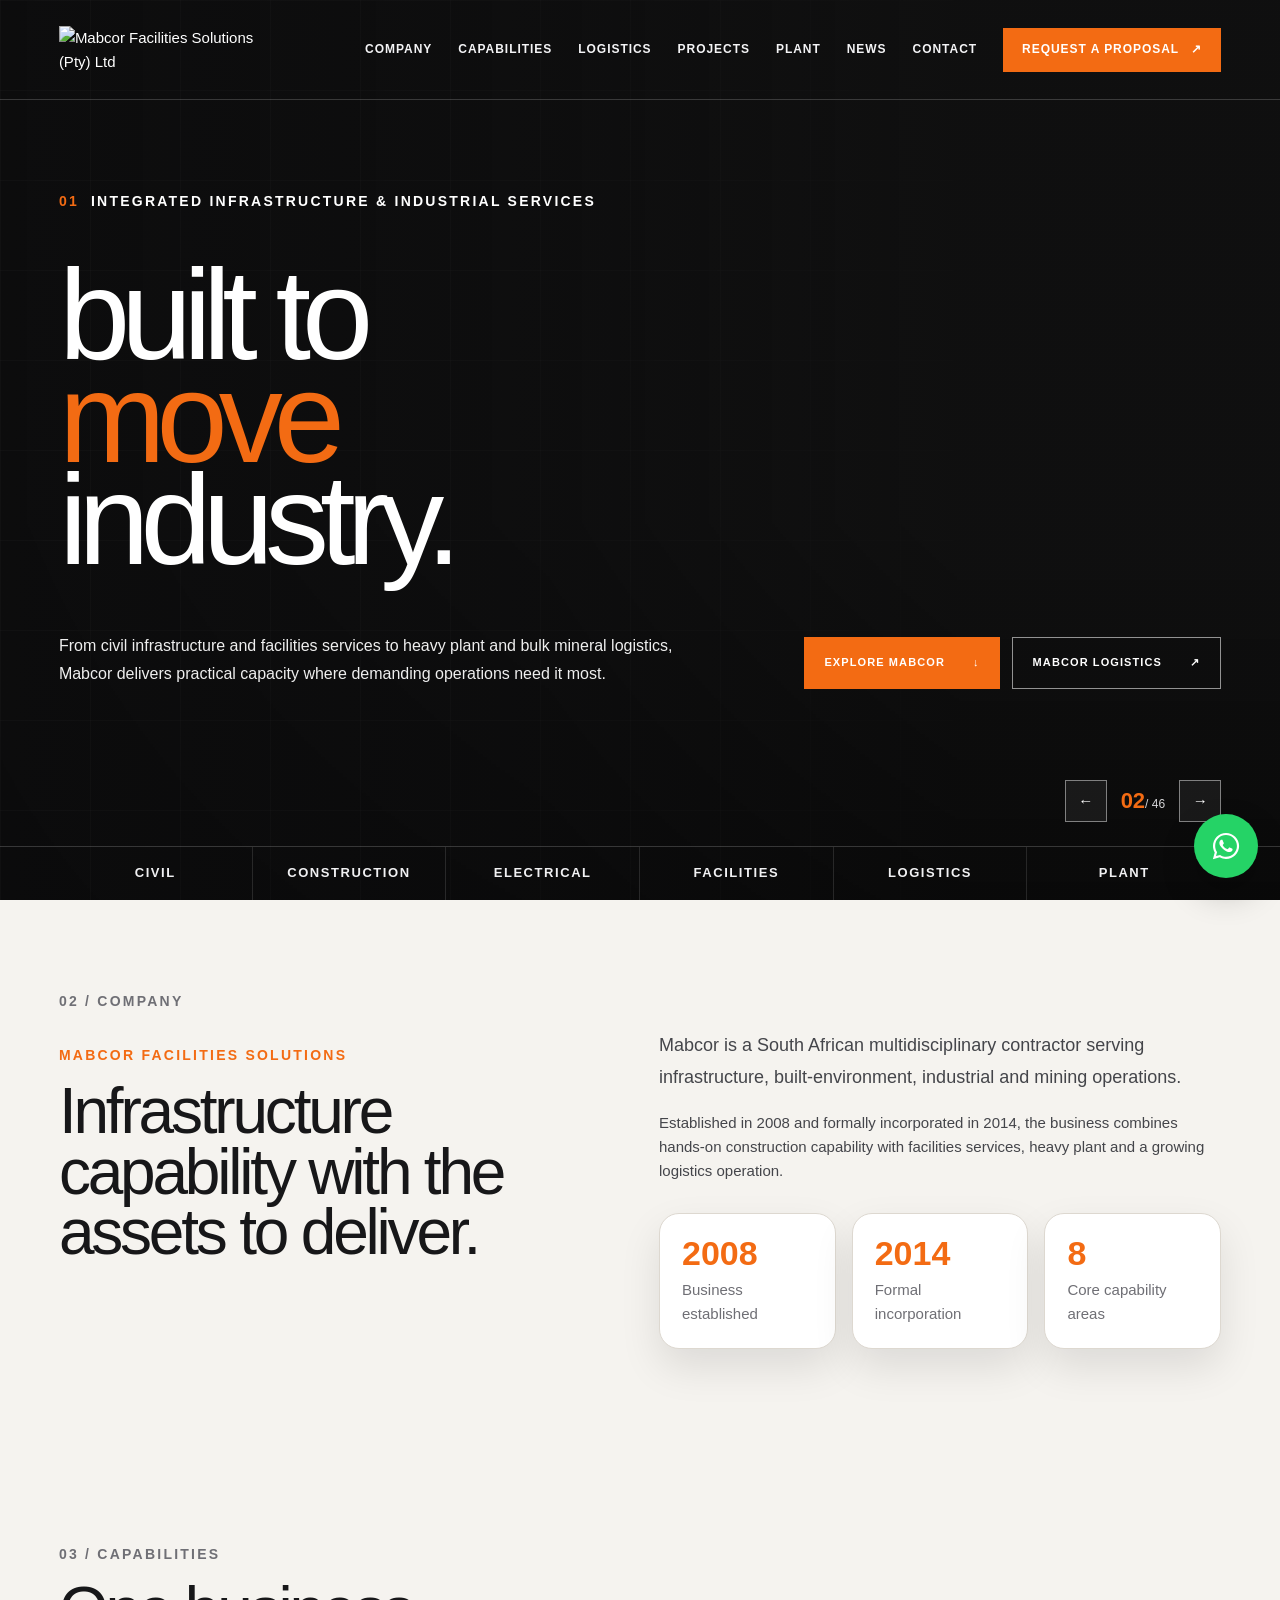
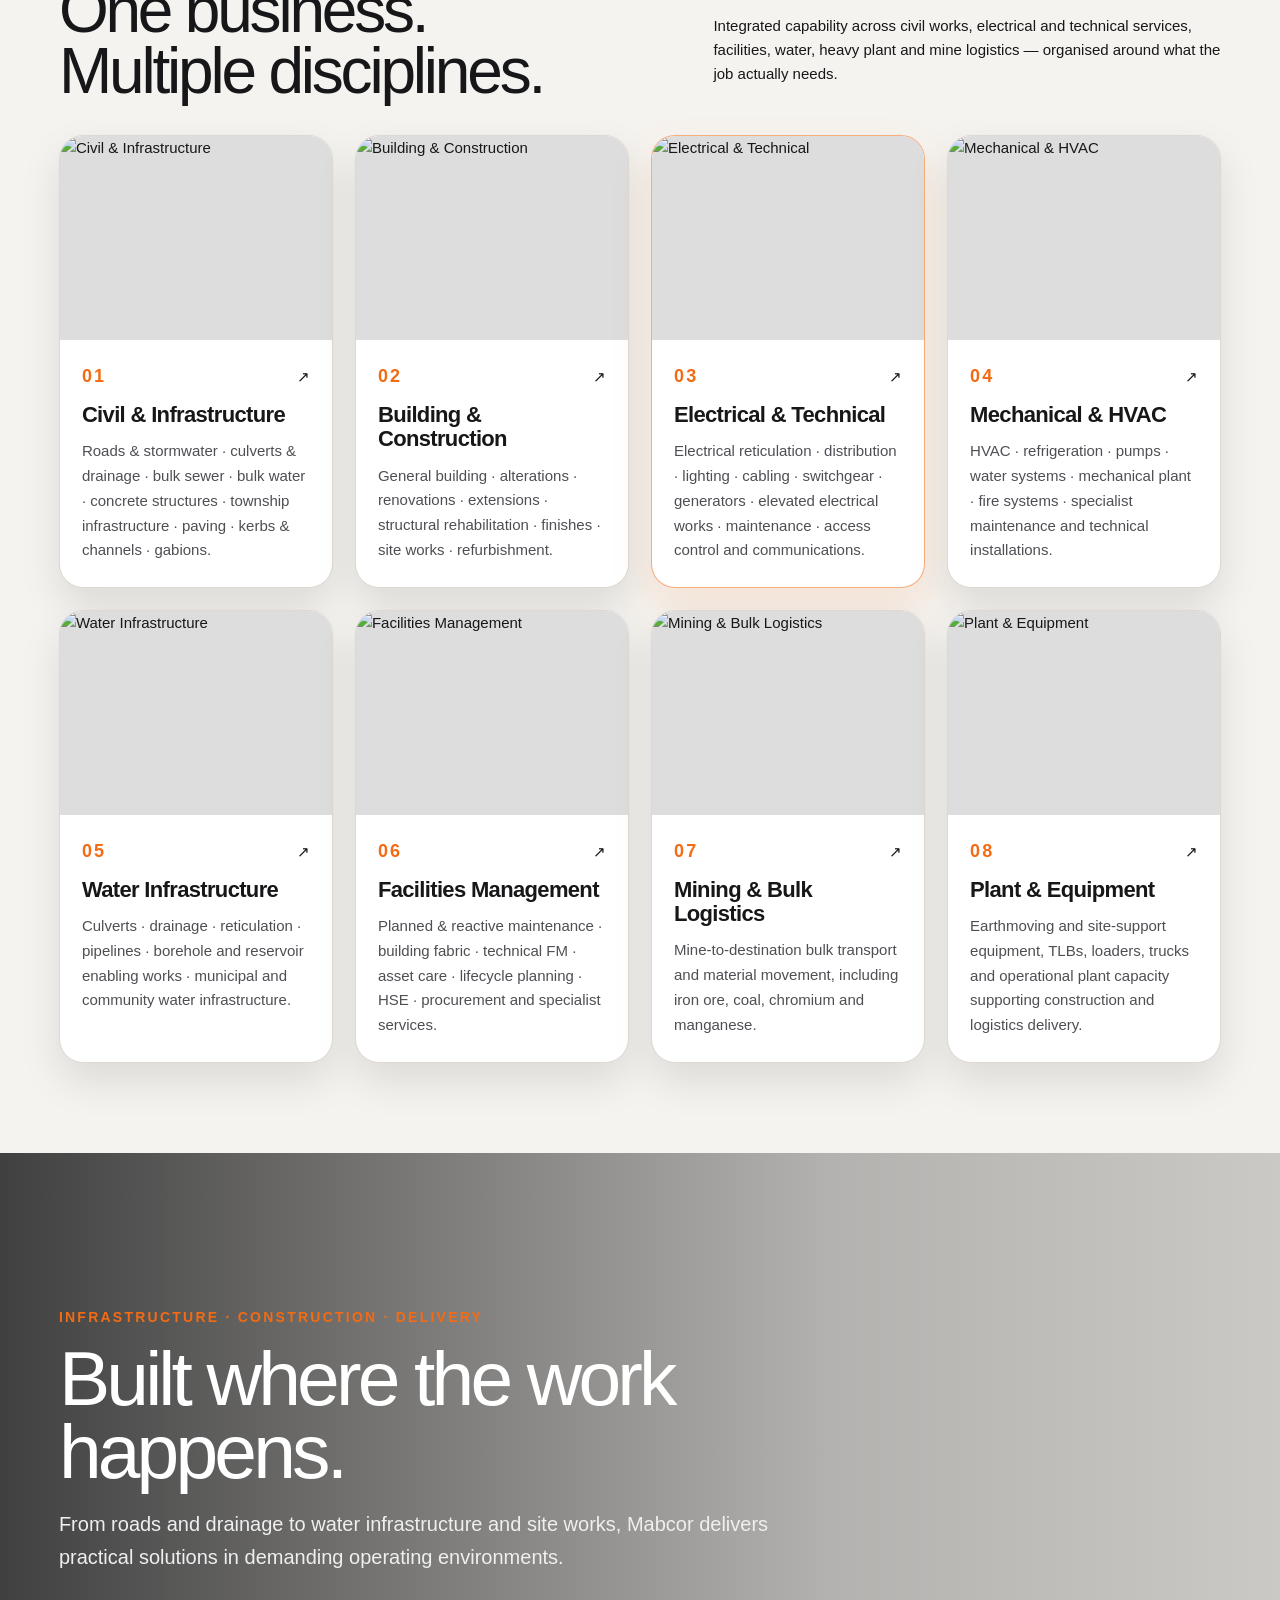
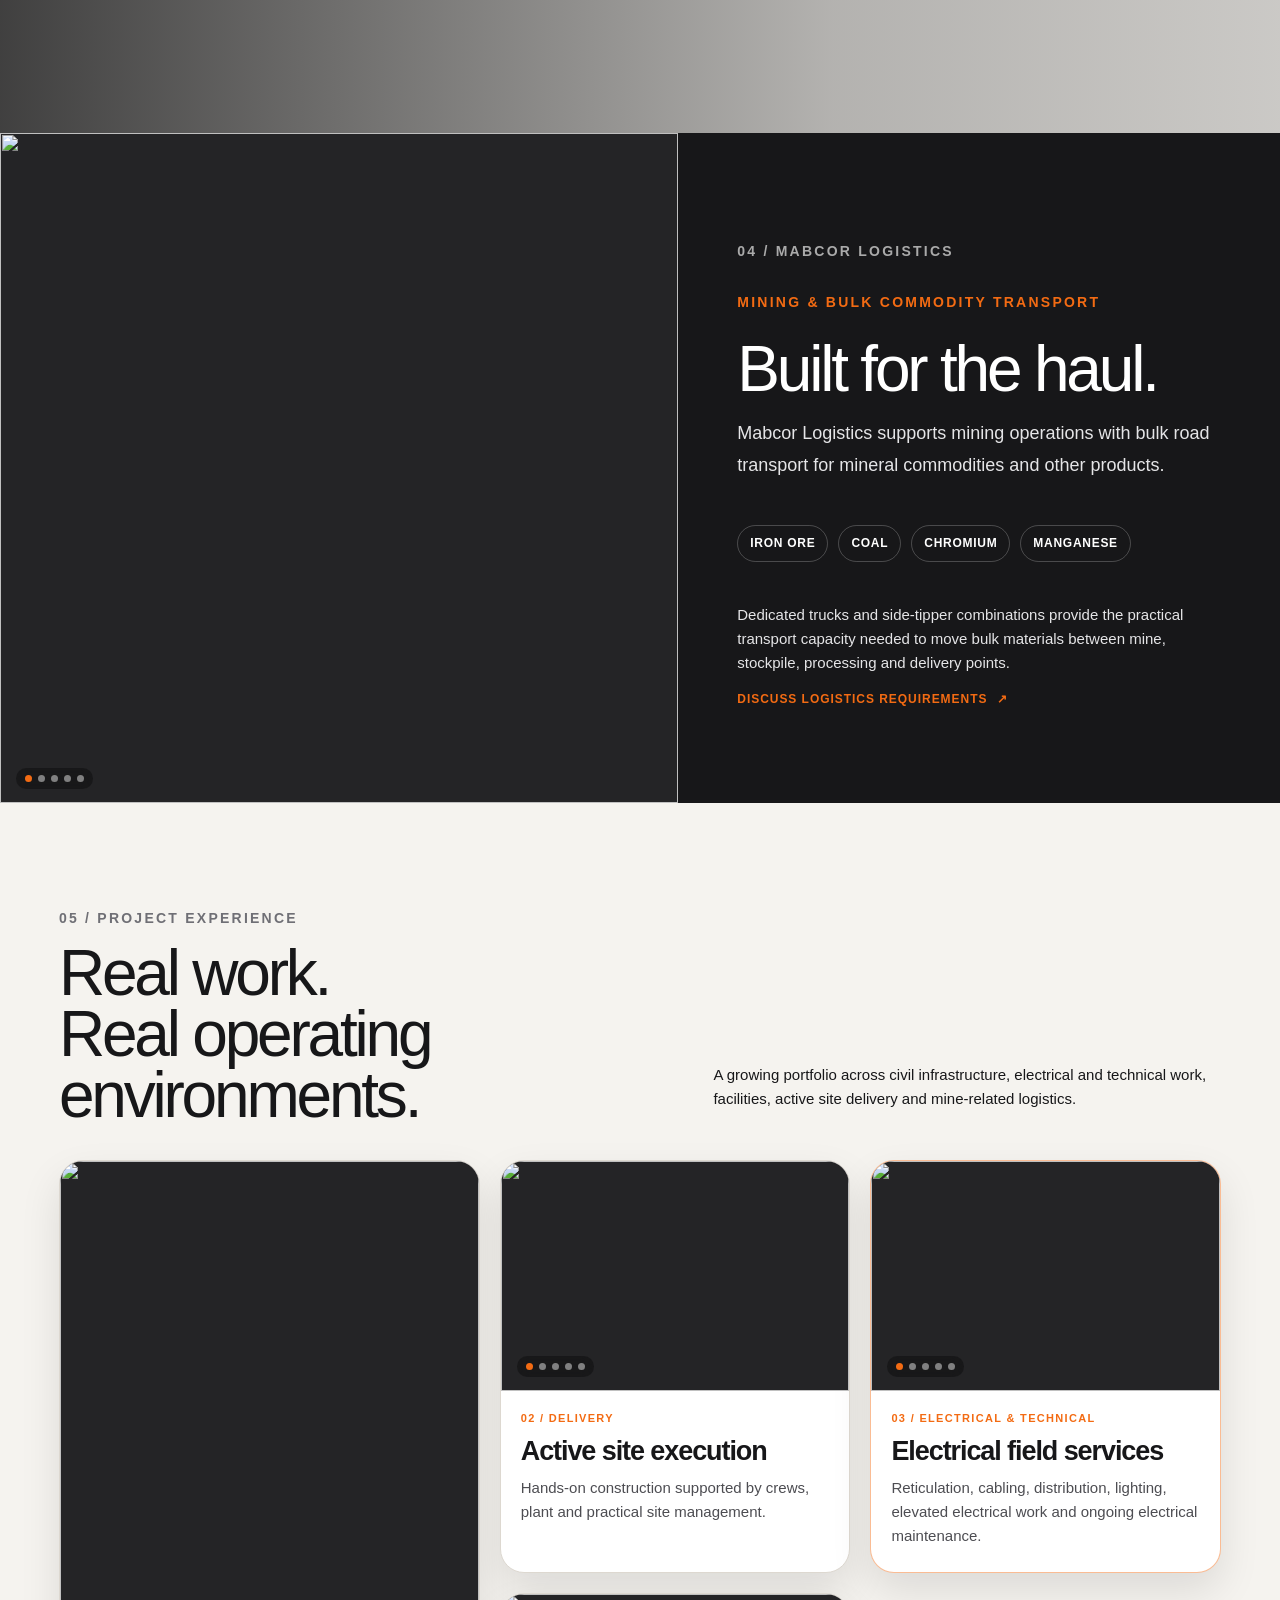
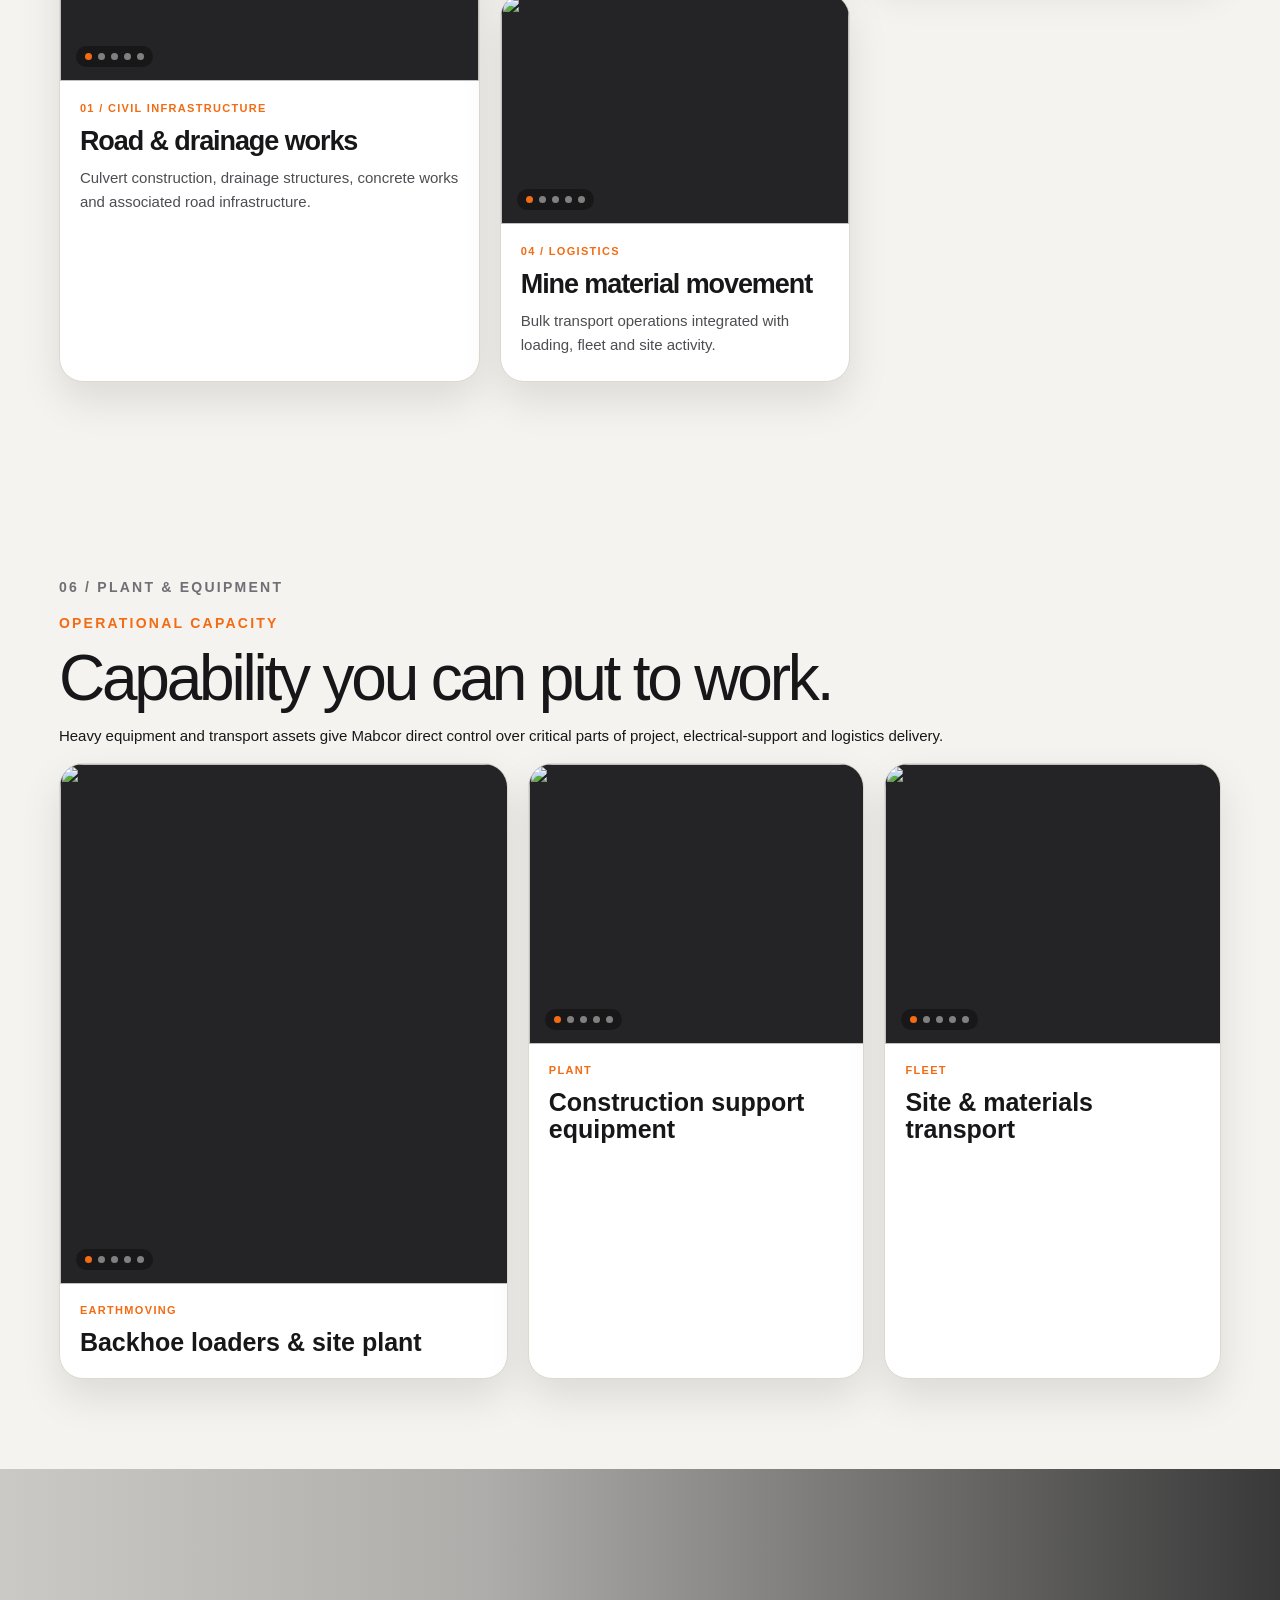
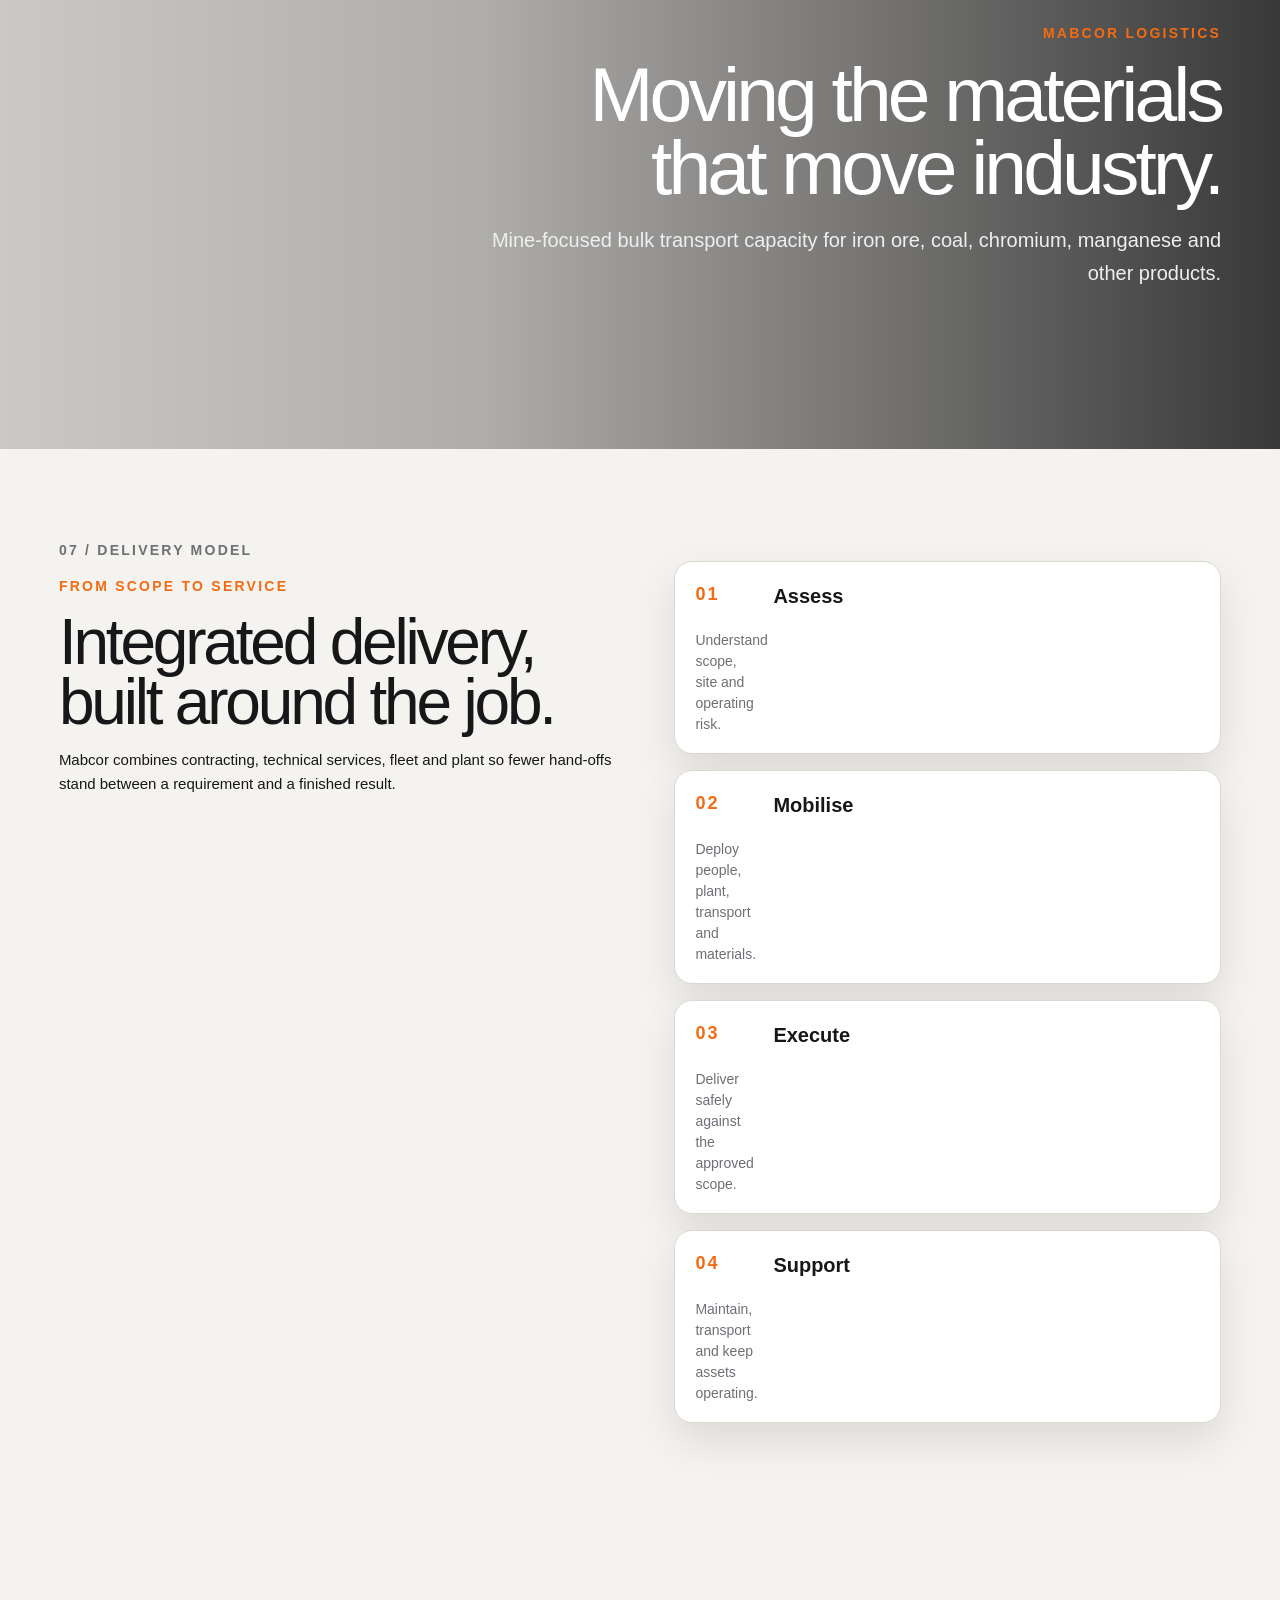
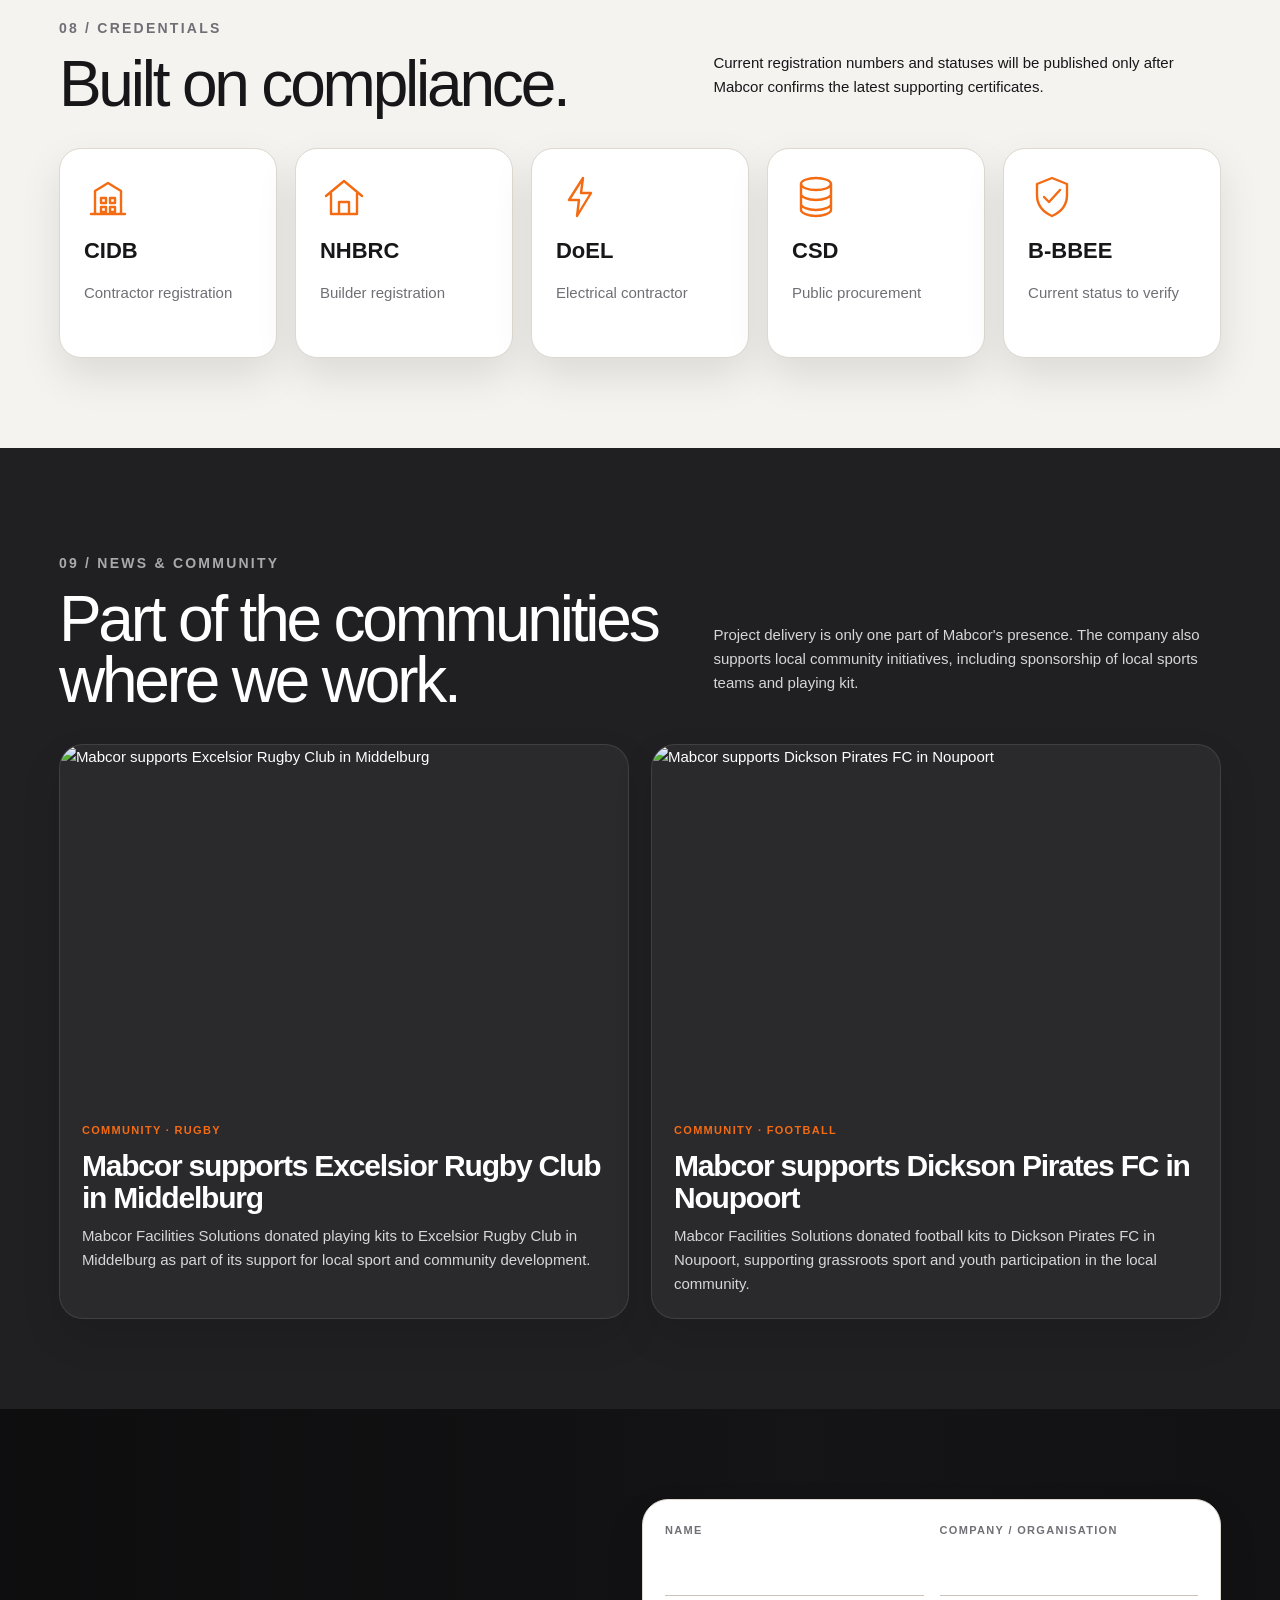
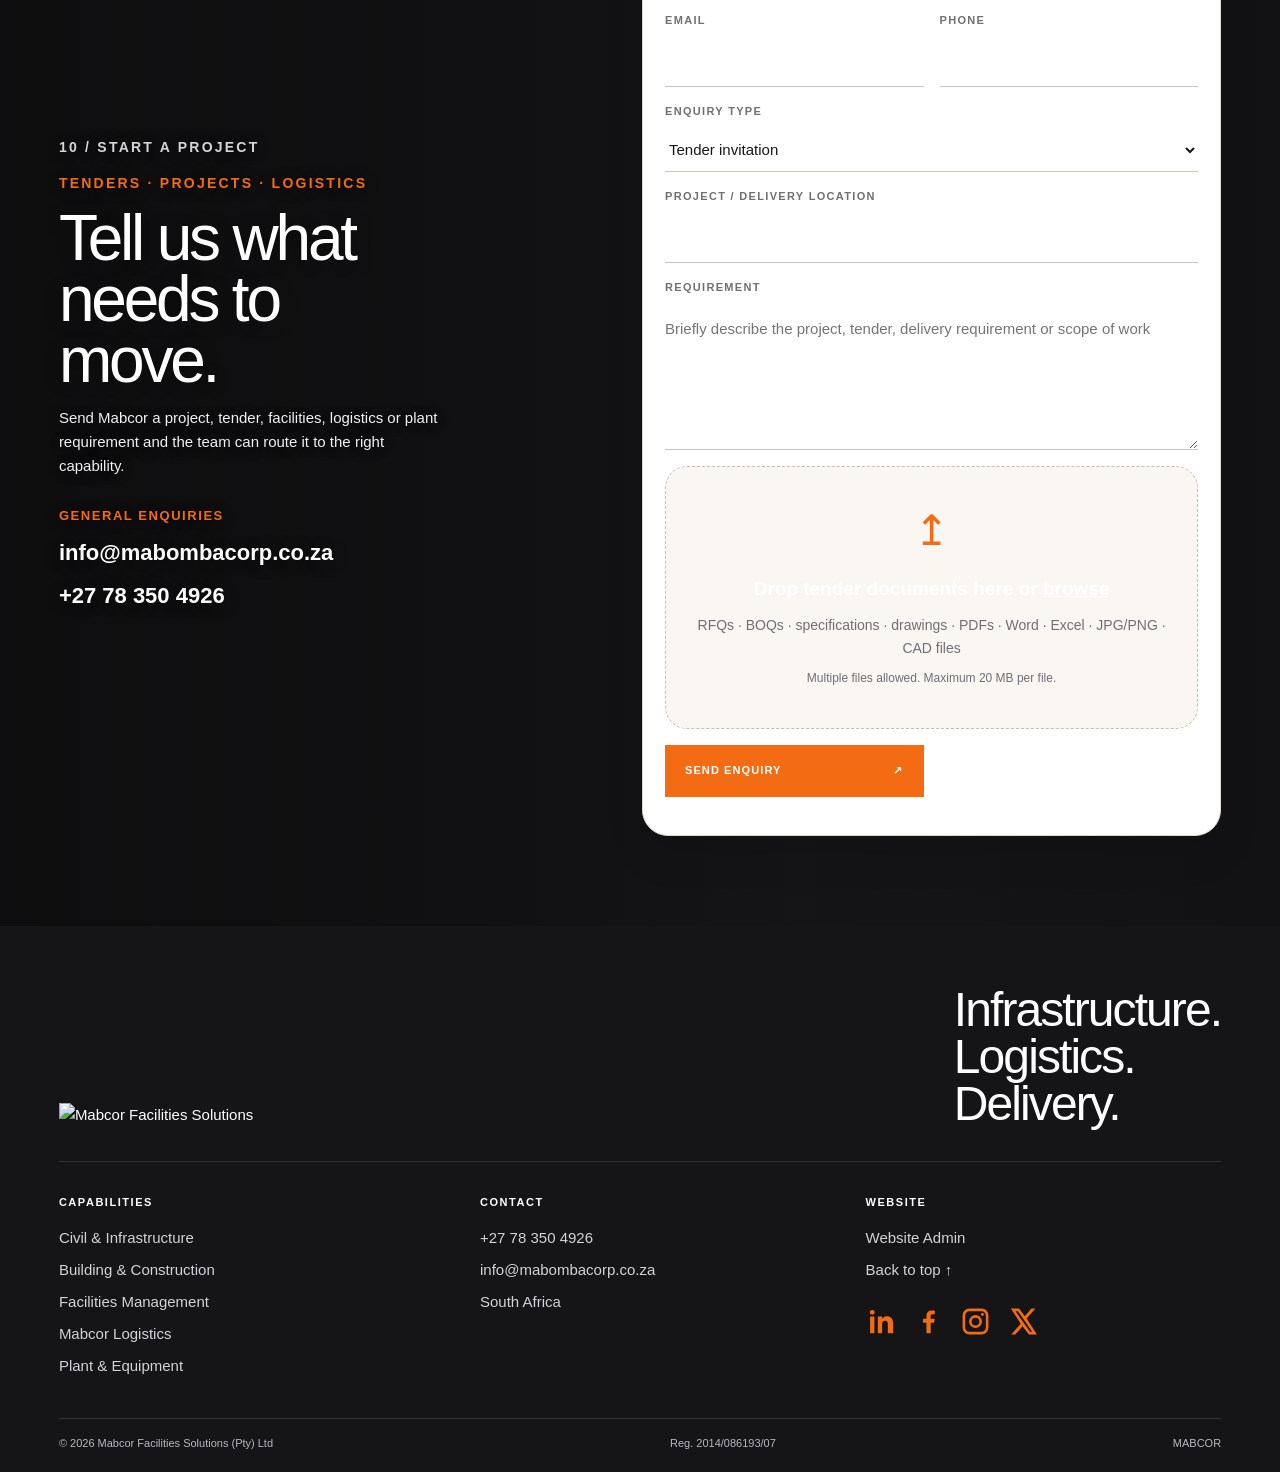
==== index.html @ b1be4c4a "Add files via upload" ====
<!doctype html>
<html lang="en">
<head>
  <meta charset="utf-8">
  <meta name="viewport" content="width=device-width,initial-scale=1">
  <meta name="description" content="Mabcor Facilities Solutions — integrated civil infrastructure, construction, facilities, plant and mining logistics solutions in South Africa.">
  <title>Mabcor Facilities Solutions | Infrastructure, Logistics & Facilities</title>
  <link rel="stylesheet" href="styles.css">
</head>
<body>
  <div class="scroll-progress" aria-hidden="true"><span id="progressBar"></span></div>
  <header class="site-header" id="top">
    <a class="brand" href="#top" aria-label="Mabcor Facilities Solutions home">
      <img src="assets/images/logo.png" alt="Mabcor Facilities Solutions (Pty) Ltd">
    </a>
    <button class="menu-toggle" id="menuToggle" aria-label="Open navigation" aria-expanded="false" aria-controls="siteNav"><span></span><span></span></button>
    <nav class="site-nav" id="siteNav" aria-label="Main navigation">
      <a href="#company">Company</a>
      <a href="#capabilities">Capabilities</a>
      <a href="#logistics">Logistics</a>
      <a href="#projects">Projects</a>
      <a href="#plant">Plant</a>
      <a href="#news">News</a>
      <a href="#contact">Contact</a>
      <a class="nav-cta" href="#contact">Request a Proposal <span>↗</span></a>
    </nav>
  </header>

  <main>
    <section class="hero" aria-labelledby="heroTitle">
      <div class="hero-slides" id="heroSlides" aria-hidden="true">
        <div class="hero-slide active" data-src="assets/media/media-005.webp" style="background-image:url('assets/media/media-005.webp')"></div>
        <div class="hero-slide" data-src="assets/media/media-006.webp" style="background-image:url('assets/media/media-006.webp')"></div>
        <div class="hero-slide" data-src="assets/media/media-008.webp" style="background-image:url('assets/media/media-008.webp')"></div>
        <div class="hero-slide" data-src="assets/media/media-016.webp" style="background-image:url('assets/media/media-016.webp')"></div>
        <div class="hero-slide" data-src="assets/media/media-019.webp" style="background-image:url('assets/media/media-019.webp')"></div>
        <div class="hero-slide" data-src="assets/media/media-020.webp" style="background-image:url('assets/media/media-020.webp')"></div>
        <div class="hero-slide" data-src="assets/media/media-025.webp" style="background-image:url('assets/media/media-025.webp')"></div>
        <div class="hero-slide" data-src="assets/media/media-027.webp" style="background-image:url('assets/media/media-027.webp')"></div>
        <div class="hero-slide" data-src="assets/media/media-036.webp" style="background-image:url('assets/media/media-036.webp')"></div>
        <div class="hero-slide" data-src="assets/media/media-039.webp" style="background-image:url('assets/media/media-039.webp')"></div>
        <div class="hero-slide" data-src="assets/media/media-040.webp" style="background-image:url('assets/media/media-040.webp')"></div>
        <div class="hero-slide" data-src="assets/media/media-041.webp" style="background-image:url('assets/media/media-041.webp')"></div>
        <div class="hero-slide" data-src="assets/media/media-045.webp" style="background-image:url('assets/media/media-045.webp')"></div>
        <div class="hero-slide" data-src="assets/media/media-046.webp" style="background-image:url('assets/media/media-046.webp')"></div>
        <div class="hero-slide" data-src="assets/media/media-047.webp" style="background-image:url('assets/media/media-047.webp')"></div>
        <div class="hero-slide" data-src="assets/media/media-051.webp" style="background-image:url('assets/media/media-051.webp')"></div>
        <div class="hero-slide" data-src="assets/media/media-052.webp" style="background-image:url('assets/media/media-052.webp')"></div>
        <div class="hero-slide" data-src="assets/media/media-057.webp" style="background-image:url('assets/media/media-057.webp')"></div>
        <div class="hero-slide" data-src="assets/media/media-058.webp" style="background-image:url('assets/media/media-058.webp')"></div>
        <div class="hero-slide" data-src="assets/media/media-059.webp" style="background-image:url('assets/media/media-059.webp')"></div>
        <div class="hero-slide" data-src="assets/media/media-071.webp" style="background-image:url('assets/media/media-071.webp')"></div>
        <div class="hero-slide" data-src="assets/media/media-072.webp" style="background-image:url('assets/media/media-072.webp')"></div>
        <div class="hero-slide" data-src="assets/media/media-074.webp" style="background-image:url('assets/media/media-074.webp')"></div>
        <div class="hero-slide" data-src="assets/media/media-075.webp" style="background-image:url('assets/media/media-075.webp')"></div>
        <div class="hero-slide" data-src="assets/media/media-077.webp" style="background-image:url('assets/media/media-077.webp')"></div>
        <div class="hero-slide" data-src="assets/media/media-078.webp" style="background-image:url('assets/media/media-078.webp')"></div>
        <div class="hero-slide" data-src="assets/media/media-080.webp" style="background-image:url('assets/media/media-080.webp')"></div>
        <div class="hero-slide" data-src="assets/media/media-082.webp" style="background-image:url('assets/media/media-082.webp')"></div>
        <div class="hero-slide" data-src="assets/media/media-084.webp" style="background-image:url('assets/media/media-084.webp')"></div>
        <div class="hero-slide" data-src="assets/media/media-087.webp" style="background-image:url('assets/media/media-087.webp')"></div>
        <div class="hero-slide" data-src="assets/media/media-089.webp" style="background-image:url('assets/media/media-089.webp')"></div>
        <div class="hero-slide" data-src="assets/media/media-088.webp" style="background-image:url('assets/media/media-088.webp')"></div>
        <div class="hero-slide" data-src="assets/media/media-092.webp" style="background-image:url('assets/media/media-092.webp')"></div>
        <div class="hero-slide" data-src="assets/media/media-093.webp" style="background-image:url('assets/media/media-093.webp')"></div>
        <div class="hero-slide" data-src="assets/media/media-095.webp" style="background-image:url('assets/media/media-095.webp')"></div>
        <div class="hero-slide" data-src="assets/media/media-096.webp" style="background-image:url('assets/media/media-096.webp')"></div>
        <div class="hero-slide" data-src="assets/media/media-107.webp" style="background-image:url('assets/media/media-107.webp')"></div>
        <div class="hero-slide" data-src="assets/media/media-114.webp" style="background-image:url('assets/media/media-114.webp')"></div>
        <div class="hero-slide" data-src="assets/media/media-128.webp" style="background-image:url('assets/media/media-128.webp')"></div>
        <div class="hero-slide" data-src="assets/media/media-130.webp" style="background-image:url('assets/media/media-130.webp')"></div>
        <div class="hero-slide" data-src="assets/media/media-132.webp" style="background-image:url('assets/media/media-132.webp')"></div>
        <div class="hero-slide" data-src="assets/media/media-139.webp" style="background-image:url('assets/media/media-139.webp')"></div>
        <div class="hero-slide" data-src="assets/media/media-140.webp" style="background-image:url('assets/media/media-140.webp')"></div>
        <div class="hero-slide" data-src="assets/media/media-148.webp" style="background-image:url('assets/media/media-148.webp')"></div>
        <div class="hero-slide" data-src="assets/media/media-154.webp" style="background-image:url('assets/media/media-154.webp')"></div>
        <div class="hero-slide" data-src="assets/media/media-165.webp" style="background-image:url('assets/media/media-165.webp')"></div>
      </div>
      <div class="hero-overlay"></div>
      <div class="hero-grid" aria-hidden="true"></div>
      <div class="hero-content">
        <p class="kicker"><span>01</span> Integrated infrastructure & industrial services</p>
        <h1 id="heroTitle">Built to<br><em>move</em><br>industry.</h1>
        <div class="hero-bottom">
          <p>From civil infrastructure and facilities services to heavy plant and bulk mineral logistics, Mabcor delivers practical capacity where demanding operations need it most.</p>
          <div class="hero-actions">
            <a class="button button-solid" href="#capabilities">Explore Mabcor <span>↓</span></a>
            <a class="button button-ghost" href="#logistics">Mabcor Logistics <span>↗</span></a>
          </div>
        </div>
      </div>
      <div class="hero-control">
        <button class="hero-arrow" id="heroPrev" aria-label="Previous hero image">←</button>
        <div class="hero-count"><strong id="heroCurrent">01</strong><span id="heroTotal">/ 46</span></div>
        <button class="hero-arrow" id="heroNext" aria-label="Next hero image">→</button>
      </div>
      <div class="discipline-rail" aria-label="Core Mabcor disciplines">
        <span>Civil</span><span>Construction</span><span>Electrical</span><span>Facilities</span><span>Logistics</span><span>Plant</span>
      </div>
    </section>

    <section class="company section-pad" id="company">
      <div class="section-index">02 / COMPANY</div>
      <div class="company-grid">
        <div class="company-statement">
          <p class="eyebrow">MABCOR FACILITIES SOLUTIONS</p>
          <h2>Infrastructure capability with the assets to deliver.</h2>
        </div>
        <div class="company-copy">
          <p class="lead">Mabcor is a South African multidisciplinary contractor serving infrastructure, built-environment, industrial and mining operations.</p>
          <p>Established in 2008 and formally incorporated in 2014, the business combines hands-on construction capability with facilities services, heavy plant and a growing logistics operation.</p>
          <div class="company-metrics">
            <div><strong>2008</strong><span>Business established</span></div>
            <div><strong>2014</strong><span>Formal incorporation</span></div>
            <div><strong>8</strong><span>Core capability areas</span></div>
          </div>
        </div>
      </div>
    </section>

    <section class="capabilities section-pad" id="capabilities">
      <div class="section-head">
        <div><p class="section-index">03 / CAPABILITIES</p><h2>One business.<br>Multiple disciplines.</h2></div>
        <p>Integrated capability across civil works, electrical and technical services, facilities, water, heavy plant and mine logistics — organised around what the job actually needs.</p>
      </div>
      <div class="cap-grid">
        <article class="cap-card">
          <div class="cap-thumb"><img data-cap-image="civil" src="assets/media/media-087.webp" alt="Civil & Infrastructure"></div>
          <div class="cap-card-body"><div class="cap-meta"><span class="cap-no">01</span><span class="cap-arrow">↗</span></div><h3>Civil & Infrastructure</h3><p>Roads & stormwater · culverts & drainage · bulk sewer · bulk water · concrete structures · township infrastructure · paving · kerbs & channels · gabions.</p></div>
        </article>
        <article class="cap-card">
          <div class="cap-thumb"><img data-cap-image="building" src="assets/media/media-147.webp" alt="Building & Construction"></div>
          <div class="cap-card-body"><div class="cap-meta"><span class="cap-no">02</span><span class="cap-arrow">↗</span></div><h3>Building & Construction</h3><p>General building · alterations · renovations · extensions · structural rehabilitation · finishes · site works · refurbishment.</p></div>
        </article>
        <article class="cap-card cap-card-electrical">
          <div class="cap-thumb"><img data-cap-image="electrical" src="assets/media/media-154.webp" alt="Electrical & Technical"></div>
          <div class="cap-card-body"><div class="cap-meta"><span class="cap-no">03</span><span class="cap-arrow">↗</span></div><h3>Electrical & Technical</h3><p>Electrical reticulation · distribution · lighting · cabling · switchgear · generators · elevated electrical works · maintenance · access control and communications.</p></div>
        </article>
        <article class="cap-card">
          <div class="cap-thumb"><img data-cap-image="mechanical" src="assets/media/media-036.webp" alt="Mechanical & HVAC"></div>
          <div class="cap-card-body"><div class="cap-meta"><span class="cap-no">04</span><span class="cap-arrow">↗</span></div><h3>Mechanical & HVAC</h3><p>HVAC · refrigeration · pumps · water systems · mechanical plant · fire systems · specialist maintenance and technical installations.</p></div>
        </article>
        <article class="cap-card">
          <div class="cap-thumb"><img data-cap-image="water" src="assets/media/media-073.webp" alt="Water Infrastructure"></div>
          <div class="cap-card-body"><div class="cap-meta"><span class="cap-no">05</span><span class="cap-arrow">↗</span></div><h3>Water Infrastructure</h3><p>Culverts · drainage · reticulation · pipelines · borehole and reservoir enabling works · municipal and community water infrastructure.</p></div>
        </article>
        <article class="cap-card">
          <div class="cap-thumb"><img data-cap-image="facilities" src="assets/media/media-034.webp" alt="Facilities Management"></div>
          <div class="cap-card-body"><div class="cap-meta"><span class="cap-no">06</span><span class="cap-arrow">↗</span></div><h3>Facilities Management</h3><p>Planned & reactive maintenance · building fabric · technical FM · asset care · lifecycle planning · HSE · procurement and specialist services.</p></div>
        </article>
        <article class="cap-card">
          <div class="cap-thumb"><img data-cap-image="logistics" src="assets/media/media-040.webp" alt="Mining & Bulk Logistics"></div>
          <div class="cap-card-body"><div class="cap-meta"><span class="cap-no">07</span><span class="cap-arrow">↗</span></div><h3>Mining & Bulk Logistics</h3><p>Mine-to-destination bulk transport and material movement, including iron ore, coal, chromium and manganese.</p></div>
        </article>
        <article class="cap-card">
          <div class="cap-thumb"><img data-cap-image="plant" src="assets/media/media-023.webp" alt="Plant & Equipment"></div>
          <div class="cap-card-body"><div class="cap-meta"><span class="cap-no">08</span><span class="cap-arrow">↗</span></div><h3>Plant & Equipment</h3><p>Earthmoving and site-support equipment, TLBs, loaders, trucks and operational plant capacity supporting construction and logistics delivery.</p></div>
        </article>
      </div>
    </section>

    <section class="parallax-window parallax-civil" data-bg-slot="parallax-civil" style="background-image:url('assets/media/media-084.webp')" aria-label="Mabcor infrastructure capability">
      <div class="parallax-shade"></div>
      <div class="parallax-content">
        <p class="eyebrow">INFRASTRUCTURE · CONSTRUCTION · DELIVERY</p>
        <h2>Built where the work happens.</h2>
        <p>From roads and drainage to water infrastructure and site works, Mabcor delivers practical solutions in demanding operating environments.</p>
      </div>
    </section>

    <section class="logistics" id="logistics">
      <div class="logistics-photo media-slideshow" data-slot="logistics-main" role="img" aria-label="Mabcor Logistics operations"><img class="active" src="assets/media/media-040.webp" alt="Mabcor Logistics operations"></div>
      <div class="logistics-copy">
        <p class="section-index">04 / MABCOR LOGISTICS</p>
        <p class="eyebrow">MINING & BULK COMMODITY TRANSPORT</p>
        <h2>Built for the haul.</h2>
        <p class="lead">Mabcor Logistics supports mining operations with bulk road transport for mineral commodities and other products.</p>
        <div class="commodity-grid">
          <span>Iron Ore</span><span>Coal</span><span>Chromium</span><span>Manganese</span>
        </div>
        <p>Dedicated trucks and side-tipper combinations provide the practical transport capacity needed to move bulk materials between mine, stockpile, processing and delivery points.</p>
        <a class="text-link light-link" href="#contact">Discuss logistics requirements <span>↗</span></a>
      </div>
    </section>

    <section class="projects section-pad" id="projects">
      <div class="section-head">
        <div><p class="section-index">05 / PROJECT EXPERIENCE</p><h2>Real work.<br>Real operating environments.</h2></div>
        <p>A growing portfolio across civil infrastructure, electrical and technical work, facilities, active site delivery and mine-related logistics.</p>
      </div>
      <div class="project-gallery">
        <article class="project-card project-card-large"><div class="project-media media-slideshow" data-slot="project-civil"><img class="active" src="assets/media/media-030.webp" alt="Civil infrastructure work"></div><div class="project-card-copy"><span>01 / CIVIL INFRASTRUCTURE</span><h3>Road & drainage works</h3><p>Culvert construction, drainage structures, concrete works and associated road infrastructure.</p></div></article>
        <article class="project-card"><div class="project-media media-slideshow" data-slot="project-site"><img class="active" src="assets/media/media-051.webp" alt="Active Mabcor site work"></div><div class="project-card-copy"><span>02 / DELIVERY</span><h3>Active site execution</h3><p>Hands-on construction supported by crews, plant and practical site management.</p></div></article>
        <article class="project-card project-card-electrical"><div class="project-media media-slideshow" data-slot="project-electrical"><img class="active" src="assets/media/media-148.webp" alt="Mabcor electrical work"></div><div class="project-card-copy"><span>03 / ELECTRICAL & TECHNICAL</span><h3>Electrical field services</h3><p>Reticulation, cabling, distribution, lighting, elevated electrical work and ongoing electrical maintenance.</p></div></article>
        <article class="project-card"><div class="project-media media-slideshow" data-slot="project-logistics"><img class="active" src="assets/media/media-039.webp" alt="Mabcor logistics operations"></div><div class="project-card-copy"><span>04 / LOGISTICS</span><h3>Mine material movement</h3><p>Bulk transport operations integrated with loading, fleet and site activity.</p></div></article>
      </div>
    </section>

    <section class="plant section-pad" id="plant">
      <div class="plant-intro">
        <p class="section-index">06 / PLANT & EQUIPMENT</p>
        <p class="eyebrow">OPERATIONAL CAPACITY</p>
        <h2>Capability you can put to work.</h2>
        <p>Heavy equipment and transport assets give Mabcor direct control over critical parts of project, electrical-support and logistics delivery.</p>
      </div>
      <div class="plant-gallery">
        <figure class="plant-main"><div class="plant-media media-slideshow" data-slot="plant-main"><img class="active" src="assets/media/media-023.webp" alt="Mabcor earthmoving plant"></div><figcaption><span>EARTHMOVING</span><strong>Backhoe loaders & site plant</strong></figcaption></figure>
        <figure><div class="plant-media media-slideshow" data-slot="plant-support"><img class="active" src="assets/media/media-021.webp" alt="Mabcor support equipment"></div><figcaption><span>PLANT</span><strong>Construction support equipment</strong></figcaption></figure>
        <figure><div class="plant-media media-slideshow" data-slot="plant-fleet"><img class="active" src="assets/media/media-037.webp" alt="Mabcor vehicle fleet"></div><figcaption><span>FLEET</span><strong>Site & materials transport</strong></figcaption></figure>
      </div>
    </section>

    <section class="parallax-window parallax-logistics" data-bg-slot="parallax-logistics" style="background-image:url('assets/media/media-040.webp')" aria-label="Mabcor logistics capability">
      <div class="parallax-shade"></div>
      <div class="parallax-content parallax-content-right">
        <p class="eyebrow">MABCOR LOGISTICS</p>
        <h2>Moving the materials that move industry.</h2>
        <p>Mine-focused bulk transport capacity for iron ore, coal, chromium, manganese and other products.</p>
      </div>
    </section>

    <section class="delivery section-pad">
      <div class="section-index">07 / DELIVERY MODEL</div>
      <div class="delivery-grid">
        <div><p class="eyebrow">FROM SCOPE TO SERVICE</p><h2>Integrated delivery, built around the job.</h2><p>Mabcor combines contracting, technical services, fleet and plant so fewer hand-offs stand between a requirement and a finished result.</p></div>
        <ol>
          <li><span>01</span><strong>Assess</strong><small>Understand scope, site and operating risk.</small></li>
          <li><span>02</span><strong>Mobilise</strong><small>Deploy people, plant, transport and materials.</small></li>
          <li><span>03</span><strong>Execute</strong><small>Deliver safely against the approved scope.</small></li>
          <li><span>04</span><strong>Support</strong><small>Maintain, transport and keep assets operating.</small></li>
        </ol>
      </div>
    </section>

    <section class="credentials section-pad">
      <div class="section-head">
        <div><p class="section-index">08 / CREDENTIALS</p><h2>Built on compliance.</h2></div>
        <p>Current registration numbers and statuses will be published only after Mabcor confirms the latest supporting certificates.</p>
      </div>
      <div class="credential-grid">
        <div><span class="credential-icon" aria-hidden="true"><svg viewBox="0 0 48 48"><path d="M7 41h34M11 41V18l13-8 13 8v23M17 25h5v5h-5zm9 0h5v5h-5zm-9 9h5v5h-5zm9 0h5v5h-5z"/></svg></span><strong>CIDB</strong><span>Contractor registration</span></div>
        <div><span class="credential-icon" aria-hidden="true"><svg viewBox="0 0 48 48"><path d="M6 23 24 8l18 15M11 21v20h26V21M19 41V29h10v12"/></svg></span><strong>NHBRC</strong><span>Builder registration</span></div>
        <div><span class="credential-icon" aria-hidden="true"><svg viewBox="0 0 48 48"><path d="M27 5 13 27h10l-2 16 14-23H25z"/></svg></span><strong>DoEL</strong><span>Electrical contractor</span></div>
        <div><span class="credential-icon" aria-hidden="true"><svg viewBox="0 0 48 48"><ellipse cx="24" cy="11" rx="15" ry="6"/><path d="M9 11v10c0 3 7 6 15 6s15-3 15-6V11M9 21v10c0 3 7 6 15 6s15-3 15-6V21M9 31v6c0 3 7 6 15 6s15-3 15-6v-6"/></svg></span><strong>CSD</strong><span>Public procurement</span></div>
        <div><span class="credential-icon" aria-hidden="true"><svg viewBox="0 0 48 48"><path d="M24 5 39 11v11c0 10-6 17-15 21C15 39 9 32 9 22V11zM16 24l5 5 11-12"/></svg></span><strong>B-BBEE</strong><span>Current status to verify</span></div>
      </div>
    </section>


    <section class="news section-pad" id="news">
      <div class="section-head"><div><p class="section-index">09 / NEWS & COMMUNITY</p><h2>Part of the communities<br>where we work.</h2></div><p>Project delivery is only one part of Mabcor's presence. The company also supports local community initiatives, including sponsorship of local sports teams and playing kit.</p></div>
      <div class="news-grid" id="newsGrid">
        <article class="news-card"><figure><img src="assets/media/media-110.webp" alt="Excelsior Rugby Club in Middelburg wearing Mabcor-sponsored kit"></figure><div class="news-copy"><span>COMMUNITY · RUGBY</span><h3>Mabcor supports Excelsior Rugby Club in Middelburg</h3><p>Mabcor Facilities Solutions donated playing kits to Excelsior Rugby Club in Middelburg as part of its support for local sport and community development.</p></div></article>
        <article class="news-card"><figure><img src="assets/media/media-131.webp" alt="Dickson Pirates FC in Noupoort wearing Mabcor-sponsored kit"></figure><div class="news-copy"><span>COMMUNITY · FOOTBALL</span><h3>Mabcor supports Dickson Pirates FC in Noupoort</h3><p>Mabcor Facilities Solutions donated football kits to Dickson Pirates FC in Noupoort, supporting grassroots sport and youth participation in the local community.</p></div></article>
      </div>
    </section>

    <section class="contact section-pad" id="contact" data-contact-background>
      <div class="contact-copy">
        <p class="section-index">10 / START A PROJECT</p>
        <p class="eyebrow">TENDERS · PROJECTS · LOGISTICS</p>
        <h2>Tell us what needs to move.</h2>
        <p>Send Mabcor a project, tender, facilities, logistics or plant requirement and the team can route it to the right capability.</p>
        <div class="contact-meta"><span>GENERAL ENQUIRIES</span><a href="mailto:info@mabombacorp.co.za">info@mabombacorp.co.za</a><a href="tel:+27783504926">+27 78 350 4926</a></div>
      </div>
      <form class="project-form" id="projectForm">
        <label><span>Name</span><input name="name" required></label>
        <label><span>Company / Organisation</span><input name="company"></label>
        <label><span>Email</span><input type="email" name="email" required></label>
        <label><span>Phone</span><input type="tel" name="phone"></label>
        <label class="full"><span>Enquiry type</span><select name="type"><option>Tender invitation</option><option>Civil & infrastructure</option><option>Building & construction</option><option>Electrical / mechanical</option><option>Facilities management</option><option>Mining & bulk logistics</option><option>Plant & equipment</option><option>General enquiry</option></select></label>
        <label class="full"><span>Project / delivery location</span><input name="location"></label>
        <label class="full"><span>Requirement</span><textarea name="message" rows="5" required placeholder="Briefly describe the project, tender, delivery requirement or scope of work"></textarea></label>
        <div class="file-upload full" id="fileDropZone">
          <input id="attachments" name="attachments" type="file" multiple accept=".pdf,.doc,.docx,.xls,.xlsx,.csv,.jpg,.jpeg,.png,.dwg,.dxf,.step,.stp,.iges,.igs" aria-describedby="fileHelp">
          <div class="upload-icon" aria-hidden="true">↥</div>
          <strong>Drop tender documents here or <u>browse</u></strong>
          <span id="fileHelp">RFQs · BOQs · specifications · drawings · PDFs · Word · Excel · JPG/PNG · CAD files</span>
          <small>Multiple files allowed. Maximum 20 MB per file.</small>
          <div class="selected-files" id="selectedFiles" aria-live="polite"></div>
        </div>
        <button class="button button-solid submit" type="submit">Send enquiry <span>↗</span></button><p class="form-status" id="formStatus" aria-live="polite"></p>
      </form>
    </section>
  </main>

  <button class="whatsapp-fab" id="whatsappFab" type="button" aria-label="Chat with Mabcor on WhatsApp">
    <span class="wa-icon" aria-hidden="true">
      <svg viewBox="0 0 448 512" role="img" focusable="false" aria-hidden="true"><path d="M380.9 97.1C339 55.1 283.2 32 223.9 32 101.5 32 1.9 131.6 1.9 254c0 39.1 10.2 77.3 29.6 111L.1 480l117.7-30.9c32.4 17.7 68.9 27 106 27h.1C346.2 476.1 448 376.5 448 254c0-59.3-25.2-115-67.1-156.9zM223.9 438.7c-33.2 0-65.7-8.9-94-25.8l-6.7-4-69.8 18.3 18.6-68.1-4.4-7c-18.5-29.4-28.2-63.4-28.2-98.2 0-101.7 82.8-184.5 184.6-184.5 49.3 0 95.6 19.2 130.4 54.1 34.8 34.9 56.2 81.2 56.1 130.5 0 101.8-84.9 184.7-186.6 184.7zm101.2-138.5c-5.5-2.8-32.8-16.1-37.9-18-5.1-1.9-8.8-2.8-12.5 2.8-3.7 5.5-14.4 17.6-17.6 21.5-3.2 3.7-6.5 4.2-12 1.4-32.6-16.3-54-29.1-75.7-66-5.7-9.8 5.7-9.1 16.3-30.3 1.8-3.7.9-6.9-.5-9.7-1.4-2.8-12.5-30.1-17.1-41.2-4.5-10.8-9.1-9.3-12.5-9.5-3.2-.2-6.9-.2-10.6-.2-3.7 0-9.7 1.4-14.8 6.9-5.1 5.5-19.4 19-19.4 46.3s19.9 53.7 22.6 57.4c2.8 3.7 39.1 59.7 94.8 83.8 35.2 15.2 49 16.5 66.6 13.9 10.7-1.6 32.8-13.4 37.4-26.4 4.6-13 4.6-24.1 3.2-26.4-1.3-2.4-5-3.7-10.5-6.5z"/></svg>
    </span>
  </button>
  <div class="wa-backdrop" id="waBackdrop" hidden></div>
  <section class="wa-modal" id="waModal" role="dialog" aria-modal="true" aria-labelledby="waTitle" hidden>
    <button class="wa-close" id="waClose" type="button" aria-label="Close WhatsApp enquiry">×</button>
    <p class="eyebrow">MABCOR DIRECT</p>
    <h2 id="waTitle">Chat with us on WhatsApp</h2>
    <p>Leave your details and continue directly to Mabcor on WhatsApp.</p>
    <label><span>Name</span><input id="waName" type="text" autocomplete="name" placeholder="Your name"></label>
    <label><span>Phone number</span><input id="waPhone" type="tel" autocomplete="tel" placeholder="Your contact number"></label>
    <label><span>What can we help with?</span><select id="waTopic"><option>General enquiry</option><option>Tender / project enquiry</option><option>Civil & infrastructure</option><option>Facilities management</option><option>Mining & bulk logistics</option><option>Plant & equipment</option></select></label>
    <button class="wa-continue" id="waContinue" type="button">Continue to WhatsApp <span>↗</span></button>
  </section>

  <footer>
    <div class="footer-top"><img src="assets/images/logo.png" alt="Mabcor Facilities Solutions"><p>Infrastructure.<br>Logistics.<br>Delivery.</p></div>
    <div class="footer-grid">
      <div><span>CAPABILITIES</span><a href="#capabilities">Civil & Infrastructure</a><a href="#capabilities">Building & Construction</a><a href="#capabilities">Facilities Management</a><a href="#logistics">Mabcor Logistics</a><a href="#plant">Plant & Equipment</a></div>
      <div><span>CONTACT</span><a href="tel:+27783504926">+27 78 350 4926</a><a href="mailto:info@mabombacorp.co.za">info@mabombacorp.co.za</a><p>South Africa</p></div>
      <div><span>WEBSITE</span><a href="admin.html">Website Admin</a><a href="#top">Back to top ↑</a>
        <div class="social-links" aria-label="Mabcor social media">
          <a href="#" aria-label="LinkedIn" title="LinkedIn"><svg viewBox="0 0 24 24" aria-hidden="true"><path d="M6.5 8.2H3.2V21h3.3V8.2ZM4.85 3A1.92 1.92 0 1 0 4.85 6.84 1.92 1.92 0 0 0 4.85 3ZM21 13.66c0-3.86-2.06-5.66-4.8-5.66-2.21 0-3.2 1.22-3.75 2.08V8.2H9.15V21h3.3v-6.34c0-1.67.32-3.28 2.39-3.28 2.04 0 2.06 1.91 2.06 3.39V21H21v-7.34Z"/></svg></a>
          <a href="#" aria-label="Facebook" title="Facebook"><svg viewBox="0 0 24 24" aria-hidden="true"><path d="M13.7 21v-8h2.7l.4-3.1h-3.1V7.9c0-.9.25-1.5 1.55-1.5H16.9V3.6c-.29-.04-1.28-.12-2.43-.12-2.4 0-4.05 1.47-4.05 4.16v2.26H7.7V13h2.72v8h3.28Z"/></svg></a>
          <a href="#" aria-label="Instagram" title="Instagram"><svg viewBox="0 0 24 24" aria-hidden="true"><path d="M7.3 2h9.4A5.3 5.3 0 0 1 22 7.3v9.4a5.3 5.3 0 0 1-5.3 5.3H7.3A5.3 5.3 0 0 1 2 16.7V7.3A5.3 5.3 0 0 1 7.3 2Zm0 2A3.3 3.3 0 0 0 4 7.3v9.4A3.3 3.3 0 0 0 7.3 20h9.4a3.3 3.3 0 0 0 3.3-3.3V7.3A3.3 3.3 0 0 0 16.7 4H7.3Zm10.05 1.5a1.15 1.15 0 1 1 0 2.3 1.15 1.15 0 0 1 0-2.3ZM12 7a5 5 0 1 1 0 10 5 5 0 0 1 0-10Zm0 2a3 3 0 1 0 0 6 3 3 0 0 0 0-6Z"/></svg></a>
          <a href="#" aria-label="X" title="X"><svg viewBox="0 0 24 24" aria-hidden="true"><path d="M18.9 2H22l-6.78 7.75L23.2 22h-6.25l-4.9-6.4L6.45 22H3.33l7.27-8.31L2.95 2H9.36l4.43 5.86L18.9 2Zm-1.1 17.84h1.72L8.42 4.05H6.57L17.8 19.84Z"/></svg></a>
        </div>
      </div>
    </div>
    <div class="footer-bottom"><span>© <span id="year"></span> Mabcor Facilities Solutions (Pty) Ltd</span><span>Reg. 2014/086193/07</span><a href="#top">MABCOR</a></div>
  </footer>
  <script src="https://unpkg.com/@supabase/supabase-js@2"></script>
  <script src="supabase-config.js"></script>
  <script src="supabase-client.js"></script>
  <script src="site-data.js"></script>
  <script src="supabase-content.js"></script>
  <script src="script.js"></script>
</body>
</html>
---- styles.css ----
:root{
  --orange:#f36b13;
  --orange-2:#ff8b3a;
  --ink:#171719;
  --charcoal:#232326;
  --paper:#f5f3ef;
  --panel:#fff;
  --muted:#6f6f75;
  --line:#ddd8d0;
  --max:1320px;
  --pad:clamp(22px,4.6vw,72px);
  --radius:22px;
  --shadow:0 18px 40px rgba(0,0,0,.10);
}
*{box-sizing:border-box}
html{scroll-behavior:smooth}
body{margin:0;background:var(--paper);color:var(--ink);font-family:"Century Gothic","Avenir Next",Avenir,"Trebuchet MS",Arial,sans-serif;font-size:15px;line-height:1.6}
a{color:inherit;text-decoration:none}
img{display:block;max-width:100%}
button,input,select,textarea{font:inherit}
.scroll-progress{position:fixed;top:0;left:0;width:100%;height:3px;z-index:1000;background:transparent}.scroll-progress span{display:block;width:0;height:100%;background:var(--orange)}

.site-header{position:absolute;inset:0 0 auto 0;z-index:40;height:100px;display:flex;align-items:center;padding:0 var(--pad);color:#fff;border-bottom:1px solid rgba(255,255,255,.18)}
.brand{display:block;width:224px;max-width:48vw}.brand img{width:100%;height:auto}
.site-nav{margin-left:auto;display:flex;align-items:center;gap:26px;font-size:12px;font-weight:700;letter-spacing:.08em;text-transform:uppercase}
.site-nav>a:not(.nav-cta){position:relative;color:#f4f4f6;transition:color .2s,text-shadow .2s}
.site-nav>a:not(.nav-cta):after{content:"";position:absolute;left:0;right:100%;bottom:-8px;height:4px;background:var(--orange);transition:right .25s}
.site-nav>a:not(.nav-cta):hover{color:#fff;text-shadow:0 0 10px rgba(255,255,255,.38)}
.site-nav>a:not(.nav-cta):hover:after{right:0}
.nav-cta{display:inline-flex;align-items:center;gap:12px;min-height:44px;padding:0 18px;border:1px solid var(--orange);background:var(--orange);color:#fff;transition:transform .2s,background .2s,border-color .2s}
.nav-cta:hover{background:var(--orange-2);border-color:var(--orange-2);transform:translateY(-1px)}
.menu-toggle{display:none;border:0;background:transparent;width:44px;height:44px;margin-left:auto;position:relative}
.menu-toggle span{position:absolute;left:9px;width:26px;height:2px;background:#fff}.menu-toggle span:first-child{top:17px}.menu-toggle span:last-child{top:26px}

.hero{position:relative;min-height:860px;height:100vh;overflow:hidden;background:#111;color:#fff}
.hero-slides,.hero-overlay,.hero-grid{position:absolute;inset:0}
.hero-slide{position:absolute;inset:0;background-size:cover;background-position:center;opacity:0;transform:scale(1.03);transition:opacity 1s ease,transform 7s ease}
.hero-slide.active{opacity:1;transform:scale(1)}
.hero-overlay{background:linear-gradient(90deg,rgba(12,12,13,.84) 0%,rgba(12,12,13,.56) 43%,rgba(12,12,13,.18) 75%),linear-gradient(0deg,rgba(0,0,0,.45),transparent 42%)}
.hero-grid{opacity:.13;background-image:linear-gradient(rgba(255,255,255,.16) 1px,transparent 1px),linear-gradient(90deg,rgba(255,255,255,.16) 1px,transparent 1px);background-size:90px 90px;mask-image:linear-gradient(to right,#000 0%,rgba(0,0,0,.65) 55%,transparent 82%)}
.hero-content{position:relative;z-index:3;max-width:var(--max);margin:0 auto;padding:176px var(--pad) 148px}
.kicker,.section-index,.eyebrow{font-size:14px;font-weight:700;letter-spacing:.16em;text-transform:uppercase}
.kicker{display:flex;gap:12px;align-items:center}.kicker span{color:var(--orange)}
.hero h1{font-size:clamp(86px,10vw,152px);font-weight:500;line-height:.8;letter-spacing:-.07em;text-transform:lowercase;margin:52px 0 60px;max-width:880px}.hero h1 em{font-style:normal;color:var(--orange)}
.hero-bottom{display:grid;grid-template-columns:minmax(300px,630px) 1fr;gap:64px;align-items:end}.hero-bottom>p{margin:0;color:#efefef;font-size:16px;line-height:1.8}
.hero-actions{display:flex;gap:12px;justify-content:flex-end;flex-wrap:wrap}
.button{display:inline-flex;align-items:center;justify-content:space-between;gap:28px;min-height:52px;padding:0 20px;font-size:11px;font-weight:700;letter-spacing:.1em;text-transform:uppercase;border:0;cursor:pointer}
.button-solid{background:var(--orange);color:#fff}.button-solid:hover{background:var(--orange-2)}
.button-ghost{border:1px solid rgba(255,255,255,.55);color:#fff;background:transparent}.button-ghost:hover{background:#fff;color:var(--ink)}
.hero-control{position:absolute;right:var(--pad);bottom:78px;z-index:4;display:flex;align-items:center;gap:14px}
.hero-arrow{width:42px;height:42px;border:1px solid rgba(255,255,255,.45);background:rgba(255,255,255,.06);color:#fff;cursor:pointer}
.hero-count strong{font-size:22px;color:var(--orange)}.hero-count span{font-size:12px;color:#d6d6d8}
.discipline-rail{position:absolute;left:0;right:0;bottom:0;z-index:3;height:54px;display:grid;grid-auto-flow:column;grid-auto-columns:1fr;border-top:1px solid rgba(255,255,255,.18);padding:0 var(--pad)}
.discipline-rail span{display:flex;align-items:center;justify-content:center;border-right:1px solid rgba(255,255,255,.12);font-size:13px;font-weight:700;letter-spacing:.12em;text-transform:uppercase;color:#f1f1f3}.discipline-rail span:last-child{border-right:0}

.section-pad{padding:90px var(--pad)}
.section-head,.company-grid,.logistics-grid,.plant-intro,.delivery-grid,.credential-grid,.contact-copy,.project-form,.news-grid,.cap-grid,.project-gallery,.plant-gallery{max-width:var(--max);margin:0 auto}
.section-head{display:grid;grid-template-columns:1.1fr .9fr;gap:34px;align-items:end;margin-bottom:34px}
.section-index{color:var(--muted)}
.eyebrow{color:var(--orange);font-size:14px}
h2{font-size:clamp(40px,5vw,72px);line-height:.95;letter-spacing:-.05em;font-weight:500;margin:12px 0 0}
.lead{font-size:18px;line-height:1.75;color:#37373a}
.text-link{display:inline-flex;align-items:center;gap:10px;color:var(--orange);font-weight:700;letter-spacing:.08em;text-transform:uppercase;font-size:12px}.text-link:hover{color:var(--orange-2)}

.company .section-index{margin-bottom:18px}
.company-grid{display:grid;grid-template-columns:1fr 1fr;gap:38px;align-items:start}
.company-copy p{margin:0 0 18px;color:#44454a}.company-metrics{display:grid;grid-template-columns:repeat(3,1fr);gap:16px;margin-top:30px}.company-metrics div{padding:22px;border:1px solid var(--line);background:#fff;border-radius:20px;box-shadow:var(--shadow)}.company-metrics strong{display:block;font-size:34px;line-height:1;color:var(--orange);margin-bottom:8px}.company-metrics span{display:block;color:var(--muted)}

.cap-grid{display:grid;grid-template-columns:repeat(4,minmax(0,1fr));gap:22px}
.cap-card{background:#fff;border:1px solid var(--line);border-radius:24px;overflow:hidden;box-shadow:var(--shadow);display:flex;flex-direction:column;min-height:100%}
.cap-thumb{aspect-ratio:4/3;overflow:hidden;background:#ddd}.cap-thumb img{width:100%;height:100%;object-fit:cover;transition:transform .6s ease}.cap-card:hover .cap-thumb img{transform:scale(1.04)}
.cap-body{padding:20px 20px 22px;display:flex;flex-direction:column;gap:14px}
.cap-meta{display:flex;align-items:center;justify-content:space-between;gap:12px}.cap-no{font-size:18px;font-weight:700;color:var(--orange);letter-spacing:.12em;text-transform:uppercase}.cap-card h3{font-size:22px;line-height:1.1;letter-spacing:-.03em;margin:0}
.cap-tags{display:flex;flex-wrap:wrap;gap:8px}.cap-tags span{padding:6px 10px;border-radius:999px;background:#f4ede7;color:#8b4b20;font-size:11px;font-weight:700;letter-spacing:.05em;text-transform:uppercase}
.cap-body p{margin:0;color:#4e4e54}

.feature-banner{position:relative;min-height:470px;overflow:hidden;color:#fff;display:flex;align-items:center}
.feature-slides,.feature-shade{position:absolute;inset:0}.feature-slide{position:absolute;inset:0;background-size:cover;background-position:center;opacity:0;transform:scale(1.03);transition:opacity .9s ease,transform 7s ease}.feature-slide.active{opacity:1;transform:scale(1)}
.feature-shade{background:linear-gradient(90deg,rgba(10,10,11,.8),rgba(10,10,11,.38) 62%,rgba(10,10,11,.2))}
.feature-content{position:relative;z-index:2;max-width:760px;padding:88px var(--pad);margin-left:max(var(--pad),calc((100vw - var(--max))/2))}.feature-content-right{margin-left:auto;margin-right:max(var(--pad),calc((100vw - var(--max))/2));text-align:right}.feature-content p:last-child{font-size:19px;line-height:1.75;color:#f0f0f2;max-width:640px;margin:24px 0 0}.feature-content-right p:last-child{margin-left:auto}

.logistics-grid{display:grid;grid-template-columns:1.04fr .96fr;gap:28px;align-items:stretch}
.slideshow-panel,.plant-visual{position:relative;overflow:hidden;border-radius:28px;background:#d9d9dd;box-shadow:var(--shadow)}
.slideshow-panel{min-height:560px}
.media-slide{position:absolute;inset:0;opacity:0;transition:opacity .9s ease,transform 6s ease}.media-slide.active{opacity:1}
.media-slide.bg{background-size:cover;background-position:center;transform:scale(1.02)}.media-slide.bg.active{transform:scale(1)}
.logistics-copy{padding:22px 0}.commodity-grid{display:flex;flex-wrap:wrap;gap:10px;margin:26px 0}.commodity-grid span{padding:8px 12px;border:1px solid var(--line);border-radius:999px;background:#fff;font-weight:700;font-size:12px;letter-spacing:.06em;text-transform:uppercase}

.project-gallery{display:grid;grid-template-columns:1.2fr 1fr 1fr;gap:20px;align-items:stretch}
.project-card{background:#fff;border:1px solid var(--line);border-radius:24px;overflow:hidden;box-shadow:var(--shadow);display:flex;flex-direction:column}
.project-card.large{grid-row:span 2}.project-card figure{margin:0;aspect-ratio:16/10;overflow:hidden}.project-card.large figure{aspect-ratio:4/4.65}.project-card img{width:100%;height:100%;object-fit:cover}
.project-copy{padding:18px 18px 22px}.project-copy span{display:block;color:var(--orange);font-size:11px;font-weight:700;letter-spacing:.12em;text-transform:uppercase;margin-bottom:10px}.project-copy h3{margin:0 0 10px;font-size:28px;line-height:1.05;letter-spacing:-.04em}.project-card:not(.large) .project-copy h3{font-size:24px}.project-copy p{margin:0;color:#4d4d52}

.plant-gallery{display:grid;grid-template-columns:1.2fr .9fr .9fr;gap:20px}
.plant-card{background:#fff;border:1px solid var(--line);border-radius:24px;overflow:hidden;box-shadow:var(--shadow)}
.plant-card .plant-visual{aspect-ratio:4/3;border-radius:0;box-shadow:none}
.plant-card.main .plant-visual{aspect-ratio:4/4.2}
.plant-copy{padding:18px 18px 22px}.plant-copy span{display:block;color:var(--orange);font-size:11px;font-weight:700;letter-spacing:.12em;text-transform:uppercase;margin-bottom:10px}.plant-copy strong{display:block;font-size:28px;line-height:1.05;letter-spacing:-.04em}

.delivery-grid{display:grid;grid-template-columns:1fr .95fr;gap:40px;align-items:start}
.delivery-grid ol{list-style:none;padding:0;margin:0;display:grid;gap:16px}.delivery-grid li{display:grid;grid-template-columns:64px 1fr;gap:14px;align-items:start;padding:18px 20px;background:#fff;border:1px solid var(--line);border-radius:18px;box-shadow:var(--shadow)}.delivery-grid li span{font-size:18px;font-weight:700;color:var(--orange);letter-spacing:.12em}.delivery-grid li strong{display:block;font-size:20px;margin-bottom:4px}.delivery-grid li small{display:block;color:var(--muted);font-size:14px;line-height:1.5}

.credential-grid{display:grid;grid-template-columns:repeat(5,minmax(0,1fr));gap:18px}.credential-grid>div{background:#fff;border:1px solid var(--line);border-radius:22px;box-shadow:var(--shadow);padding:24px;display:flex;flex-direction:column;gap:12px;min-height:210px}.credential-icon{width:48px;height:48px;color:var(--orange);display:block}.credential-icon svg{width:100%;height:100%;fill:none;stroke:currentColor;stroke-width:2.4;stroke-linecap:round;stroke-linejoin:round}.credential-grid strong{font-size:22px}.credential-grid span:not(.credential-icon){color:var(--muted)}

.news-grid{display:grid;grid-template-columns:repeat(auto-fit,minmax(320px,1fr));gap:22px}.news-card{background:#fff;border:1px solid var(--line);border-radius:24px;overflow:hidden;box-shadow:var(--shadow)}.news-card figure{margin:0;aspect-ratio:16/10;overflow:hidden}.news-card img{width:100%;height:100%;object-fit:cover}.news-copy{padding:18px 18px 22px}.news-copy span{display:block;color:var(--orange);font-size:11px;font-weight:700;letter-spacing:.12em;text-transform:uppercase;margin-bottom:10px}.news-copy h3{margin:0 0 10px;font-size:28px;line-height:1.06;letter-spacing:-.04em}.news-copy p{margin:0;color:#4d4d52}

.contact{position:relative;isolation:isolate;display:grid;grid-template-columns:minmax(300px,410px) minmax(120px,1fr) minmax(500px,650px);gap:42px;align-items:center;max-width:none;margin:0;min-height:820px;background-color:#171719;background-size:cover;background-position:center;background-repeat:no-repeat;color:#fff;padding-left:max(var(--pad),calc((100vw - var(--max))/2));padding-right:max(var(--pad),calc((100vw - var(--max))/2))}
.contact::before{content:"";position:absolute;inset:0;z-index:-1;background:linear-gradient(90deg,rgba(12,12,13,.84) 0%,rgba(12,12,13,.58) 38%,rgba(12,12,13,.24) 62%,rgba(12,12,13,.48) 100%)}
.contact .contact-copy{grid-column:1;margin:0;max-width:none;text-shadow:0 2px 18px rgba(0,0,0,.25)}
.contact .contact-copy>p:not(.section-index,.eyebrow){color:#f1f1f3}
.contact .section-index{color:#d5d5d8}
.contact .project-form{grid-column:3;justify-self:end;width:100%;margin:0;max-width:none}
.contact .contact-meta a{color:#fff}
.contact-meta{margin-top:28px;display:flex;flex-direction:column;gap:8px}.contact-meta span{font-size:13px;font-weight:700;letter-spacing:.12em;text-transform:uppercase;color:var(--orange)}.contact-meta a{font-size:22px;font-weight:700}.contact-meta p{margin:0;color:var(--muted)}
.project-form{background:#fff;border:1px solid var(--line);border-radius:26px;box-shadow:var(--shadow);padding:22px;display:grid;grid-template-columns:repeat(2,minmax(0,1fr));gap:16px}.project-form label{display:flex;flex-direction:column}.project-form label span{font-size:11px;font-weight:700;letter-spacing:.12em;text-transform:uppercase;color:var(--muted);margin-bottom:8px}.project-form input,.project-form select,.project-form textarea{border:0;border-bottom:1px solid #cbc4b9;background:transparent;padding:12px 0;color:var(--ink)}.project-form textarea{resize:vertical;min-height:120px}.project-form .full{grid-column:1/-1}
.file-upload{position:relative;min-height:220px;padding:30px 22px;border:1px dashed #c9beb1;border-radius:22px;display:flex;flex-direction:column;align-items:center;justify-content:center;gap:10px;text-align:center;background:#faf7f3}.file-upload input{position:absolute;inset:0;opacity:0;cursor:pointer}.file-upload.dragging{background:#fff6ed;border-color:var(--orange)}.upload-icon{font-size:42px;color:var(--orange)}.file-upload strong{font-size:19px}.file-upload>span{font-size:14px;color:var(--muted)}.file-upload>small{font-size:12px;color:var(--muted)}.selected-files{display:flex;flex-wrap:wrap;justify-content:center;gap:8px}.selected-files span{padding:7px 10px;border-radius:999px;background:#f2eee8;font-size:12px}.selected-files .file-error{background:#fde6e1;color:#b44729}.submit{max-width:260px}.form-status{grid-column:1/-1;margin:0;color:var(--muted);font-size:13px}

footer{background:#151517;color:#fff;padding:60px var(--pad) 20px}.footer-top,.footer-grid,.footer-bottom{max-width:var(--max);margin:0 auto}.footer-top{display:flex;align-items:flex-end;justify-content:space-between;gap:28px;padding-bottom:34px;border-bottom:1px solid rgba(255,255,255,.12)}.footer-top img{width:220px}.footer-top p{margin:0;font-size:clamp(26px,4vw,48px);line-height:.98;letter-spacing:-.04em}
.footer-grid{display:grid;grid-template-columns:1.1fr 1fr 1fr;gap:30px;padding:32px 0}.footer-grid>div{display:flex;flex-direction:column}.footer-grid>div>span{font-size:11px;font-weight:700;letter-spacing:.14em;text-transform:uppercase;color:#fff;margin-bottom:14px}.footer-grid a,.footer-grid p{font-size:15px;line-height:1.6;color:#d3d3d7;margin:0 0 8px}
.social-links{display:flex;flex-direction:row;align-items:center;gap:16px;margin-top:16px}.social-links a{width:31px;height:31px;display:inline-flex;align-items:center;justify-content:center;color:var(--orange);transition:color .2s,transform .2s,filter .2s}.social-links svg{width:100%;height:100%;fill:currentColor}.social-links a:hover{color:var(--orange-2);transform:translateY(-2px);filter:brightness(1.2)}
.footer-bottom{padding-top:16px;border-top:1px solid rgba(255,255,255,.12);display:flex;justify-content:space-between;gap:18px;flex-wrap:wrap;font-size:11px;color:#b8b8bd}

.whatsapp-fab{position:fixed;right:22px;bottom:22px;z-index:55;width:64px;height:64px;border-radius:50%;border:0;background:#25d366;box-shadow:0 16px 34px rgba(0,0,0,.24);cursor:pointer;display:grid;place-items:center}.whatsapp-fab .wa-icon{width:30px;height:30px;color:#fff}.whatsapp-fab .wa-icon svg{width:100%;height:100%;fill:currentColor}
.wa-backdrop{position:fixed;inset:0;background:rgba(0,0,0,.48);z-index:70}.wa-modal{position:fixed;z-index:71;right:24px;bottom:96px;width:min(420px,calc(100vw - 30px));background:#fff;border-radius:24px;box-shadow:0 20px 48px rgba(0,0,0,.24);padding:24px;display:grid;gap:14px}.wa-modal h2{font-size:34px;margin:0}.wa-modal p{margin:0;color:#4f4f55}.wa-modal label{display:grid;gap:7px}.wa-modal label span{font-size:11px;font-weight:700;letter-spacing:.12em;text-transform:uppercase;color:var(--muted)}.wa-modal input,.wa-modal select{border:1px solid #d6d0c8;border-radius:14px;padding:12px 14px;background:#fff}.wa-close{position:absolute;right:14px;top:12px;width:36px;height:36px;border:0;background:transparent;font-size:30px;line-height:1;color:#606068;cursor:pointer}.wa-continue{margin-top:4px;min-height:52px;border:0;border-radius:14px;background:var(--orange);color:#fff;font-weight:700;display:flex;align-items:center;justify-content:space-between;padding:0 18px;cursor:pointer}

.reveal-target{opacity:0;transform:translateY(26px);transition:opacity .7s ease,transform .7s ease}.reveal-target.revealed{opacity:1;transform:none}

@media (max-width: 1180px){
  .cap-grid{grid-template-columns:repeat(3,minmax(0,1fr))}
  .credential-grid{grid-template-columns:repeat(3,minmax(0,1fr))}
  .project-gallery,.plant-gallery{grid-template-columns:1fr 1fr}
  .project-card.large{grid-row:auto;grid-column:span 2}
  .plant-card.main{grid-column:span 2}
}
@media (max-width: 1040px){
  .site-nav{position:fixed;inset:100px 0 auto 0;background:rgba(16,16,18,.96);backdrop-filter:blur(10px);padding:22px var(--pad) 28px;display:none;flex-direction:column;align-items:flex-start;gap:18px;border-bottom:1px solid rgba(255,255,255,.1)}
  .site-nav.open{display:flex}
  .site-nav>a:not(.nav-cta):after{bottom:-4px}
  .nav-cta{margin-top:8px}
  .menu-toggle{display:block}
  .hero h1{font-size:clamp(70px,16vw,118px)}
  .hero-bottom,.section-head,.company-grid,.logistics-grid,.delivery-grid{grid-template-columns:1fr}
  .hero-actions{justify-content:flex-start}
  .feature-content,.feature-content-right{margin:0;padding:80px var(--pad);text-align:left}.feature-content-right p:last-child{margin-left:0}
  .credential-grid{grid-template-columns:repeat(2,minmax(0,1fr))}
}
@media (max-width: 760px){
  .hero{min-height:760px;height:auto}
  .hero-content{padding-top:148px;padding-bottom:140px}
  .kicker,.section-index,.eyebrow{font-size:12px}
  .discipline-rail{height:auto;position:relative;display:grid;grid-template-columns:repeat(2,1fr);padding:0}.discipline-rail span{min-height:48px}
  .section-pad{padding:74px var(--pad)}
  .cap-grid,.project-gallery,.plant-gallery,.news-grid,.credential-grid,.company-metrics{grid-template-columns:1fr}
  .project-card.large{grid-column:auto}
  .plant-card.main{grid-column:auto}
  .slideshow-panel{min-height:360px}
  .project-form{grid-template-columns:1fr}
  .footer-top,.footer-grid,.footer-bottom{gap:20px}.footer-top,.footer-grid{display:grid}
  .footer-top p{font-size:36px}
  .footer-grid{grid-template-columns:1fr}
  .wa-modal{right:15px;bottom:92px}
}

/* V2.9 — archive-driven media, stronger electrical presence, organized capabilities */
.cap-card-body{padding:22px 22px 24px;display:flex;flex-direction:column;gap:12px;flex:1}
.cap-card-body p{margin:0;color:#4e4e54;line-height:1.65}
.cap-card-electrical{border-color:rgba(243,107,19,.55);box-shadow:0 20px 44px rgba(243,107,19,.12)}
.cap-badge{margin-top:auto;align-self:flex-start;padding:7px 10px;border-radius:999px;background:var(--orange);color:#fff;font-size:10px;font-weight:700;letter-spacing:.1em}

.logistics{display:grid;grid-template-columns:1.06fr .94fr;background:#171719;color:#fff;min-height:670px}
.logistics-photo{min-height:670px;border-radius:0}
.logistics-copy{padding:85px var(--pad);max-width:680px;margin:0;display:flex;flex-direction:column;justify-content:center}
.logistics-copy .section-index{color:#aaa}
.logistics-copy p:not(.section-index,.eyebrow){color:#e5e5e7}
.logistics-copy .commodity-grid span{background:transparent;border-color:rgba(255,255,255,.22);color:#fff}

.media-slideshow{position:relative;overflow:hidden;background:#242426}
.media-slideshow>img{position:absolute;inset:0;width:100%;height:100%;object-fit:cover;opacity:0;transform:scale(1.025);transition:opacity .9s ease,transform 6s ease}
.media-slideshow>img.active{opacity:1;transform:scale(1)}
.media-dots{position:absolute;z-index:4;left:16px;bottom:14px;display:flex;gap:6px;padding:7px 9px;border-radius:999px;background:rgba(0,0,0,.32);backdrop-filter:blur(6px)}
.media-dots button{width:7px;height:7px;border-radius:50%;border:0;background:rgba(255,255,255,.45);padding:0;cursor:pointer}.media-dots button.active{background:var(--orange)}

.project-card-large{grid-row:span 2}.project-media{aspect-ratio:16/10;min-height:230px}.project-card-large .project-media{aspect-ratio:4/4.6;min-height:520px}
.project-card-copy{padding:19px 20px 24px}.project-card-copy span{display:block;color:var(--orange);font-size:11px;font-weight:700;letter-spacing:.12em;text-transform:uppercase;margin-bottom:10px}.project-card-copy h3{margin:0 0 10px;font-size:27px;line-height:1.05;letter-spacing:-.04em}.project-card-copy p{margin:0;color:#4d4d52}
.project-card-electrical{border-color:rgba(243,107,19,.45)}

.plant-gallery figure{margin:0;background:#fff;border:1px solid var(--line);border-radius:24px;overflow:hidden;box-shadow:var(--shadow)}
.plant-main{grid-row:span 1}.plant-media{aspect-ratio:4/3;min-height:280px}.plant-main .plant-media{aspect-ratio:4/4.2;min-height:520px}
.plant-gallery figcaption{padding:18px 20px 22px}.plant-gallery figcaption span{display:block;color:var(--orange);font-size:11px;font-weight:700;letter-spacing:.12em;text-transform:uppercase;margin-bottom:9px}.plant-gallery figcaption strong{display:block;font-size:25px;line-height:1.08}

.parallax-window{position:relative;min-height:580px;background-size:cover;background-position:center;background-repeat:no-repeat;background-attachment:fixed;color:#fff;display:flex;align-items:center;overflow:hidden;transition:background-image .8s ease}
.parallax-shade{position:absolute;inset:0;background:linear-gradient(90deg,rgba(10,10,11,.77),rgba(10,10,11,.28) 65%,rgba(10,10,11,.18))}
.parallax-logistics .parallax-shade{background:linear-gradient(270deg,rgba(10,10,11,.80),rgba(10,10,11,.30) 62%,rgba(10,10,11,.18))}
.parallax-content{position:relative;z-index:2;width:min(760px,calc(100% - (var(--pad) * 2)));margin-left:max(var(--pad),calc((100vw - var(--max))/2));padding:105px 0}.parallax-content-right{margin-left:auto;margin-right:max(var(--pad),calc((100vw - var(--max))/2));text-align:right}.parallax-content h2{font-size:clamp(54px,6vw,92px)}.parallax-content p:last-child{font-size:20px;line-height:1.65;color:#efefef}.parallax-content-right p:last-child{margin-left:auto}

.news{background:#201f21;color:#fff}.news .section-index{color:#aaa}.news .section-head>p{color:#d6d6d8}.news-card{background:#2a292c;border-color:rgba(255,255,255,.10)}.news-card>img{width:100%;aspect-ratio:16/10;object-fit:cover}.news-card>div{padding:22px}.news-card span{color:var(--orange);font-size:11px;font-weight:700;letter-spacing:.12em}.news-card h3{font-size:30px;margin:9px 0 10px}.news-card p{color:#d7d7d9;margin:0}

.reveal-ready{opacity:0;transform:translateY(24px);transition:opacity .7s ease,transform .7s ease}.reveal-ready.revealed{opacity:1;transform:none}

@media(max-width:1180px){.cap-grid{grid-template-columns:repeat(2,minmax(0,1fr))}.logistics{grid-template-columns:1fr}.logistics-photo{min-height:520px}.project-gallery{grid-template-columns:1fr 1fr}.project-card-large{grid-row:auto;grid-column:span 2}.plant-gallery{grid-template-columns:1fr 1fr}.plant-main{grid-column:span 2}}
@media(max-width:760px){.cap-grid,.project-gallery,.plant-gallery{grid-template-columns:1fr}.project-card-large,.plant-main{grid-column:auto}.project-card-large .project-media,.plant-main .plant-media{min-height:390px;aspect-ratio:4/3}.logistics-photo{min-height:430px}.logistics-copy{padding:70px var(--pad)}.parallax-window{background-attachment:scroll;min-height:500px}.parallax-content,.parallax-content-right{width:auto;margin:0;padding:82px var(--pad);text-align:left}.news-card h3{font-size:25px}}


/* V2.9.1 stability fixes */
[hidden]{display:none!important}
.wa-backdrop[hidden],.wa-modal[hidden]{display:none!important}
.cap-thumb img[src=""]{visibility:hidden}
.news-grid:empty:before{content:"News items are being prepared.";color:#ccc}
.hero-slide{will-change:opacity,transform}
.media-slideshow>img:first-child{opacity:1}
.media-slideshow>img.active{opacity:1}

/* V3.0.6 — background contact section + dynamic News */
@media(max-width:1100px){.contact{grid-template-columns:minmax(280px,.8fr) minmax(440px,1.2fr);min-height:auto;align-items:start}.contact .contact-copy{grid-column:1}.contact .project-form{grid-column:2}}
@media(max-width:760px){.contact{display:block;min-height:auto;background-position:center;padding-top:78px;padding-bottom:78px}.contact::before{background:rgba(12,12,13,.72)}.contact .contact-copy{margin-bottom:34px}.contact .project-form{width:100%}.news-grid{grid-template-columns:1fr}}
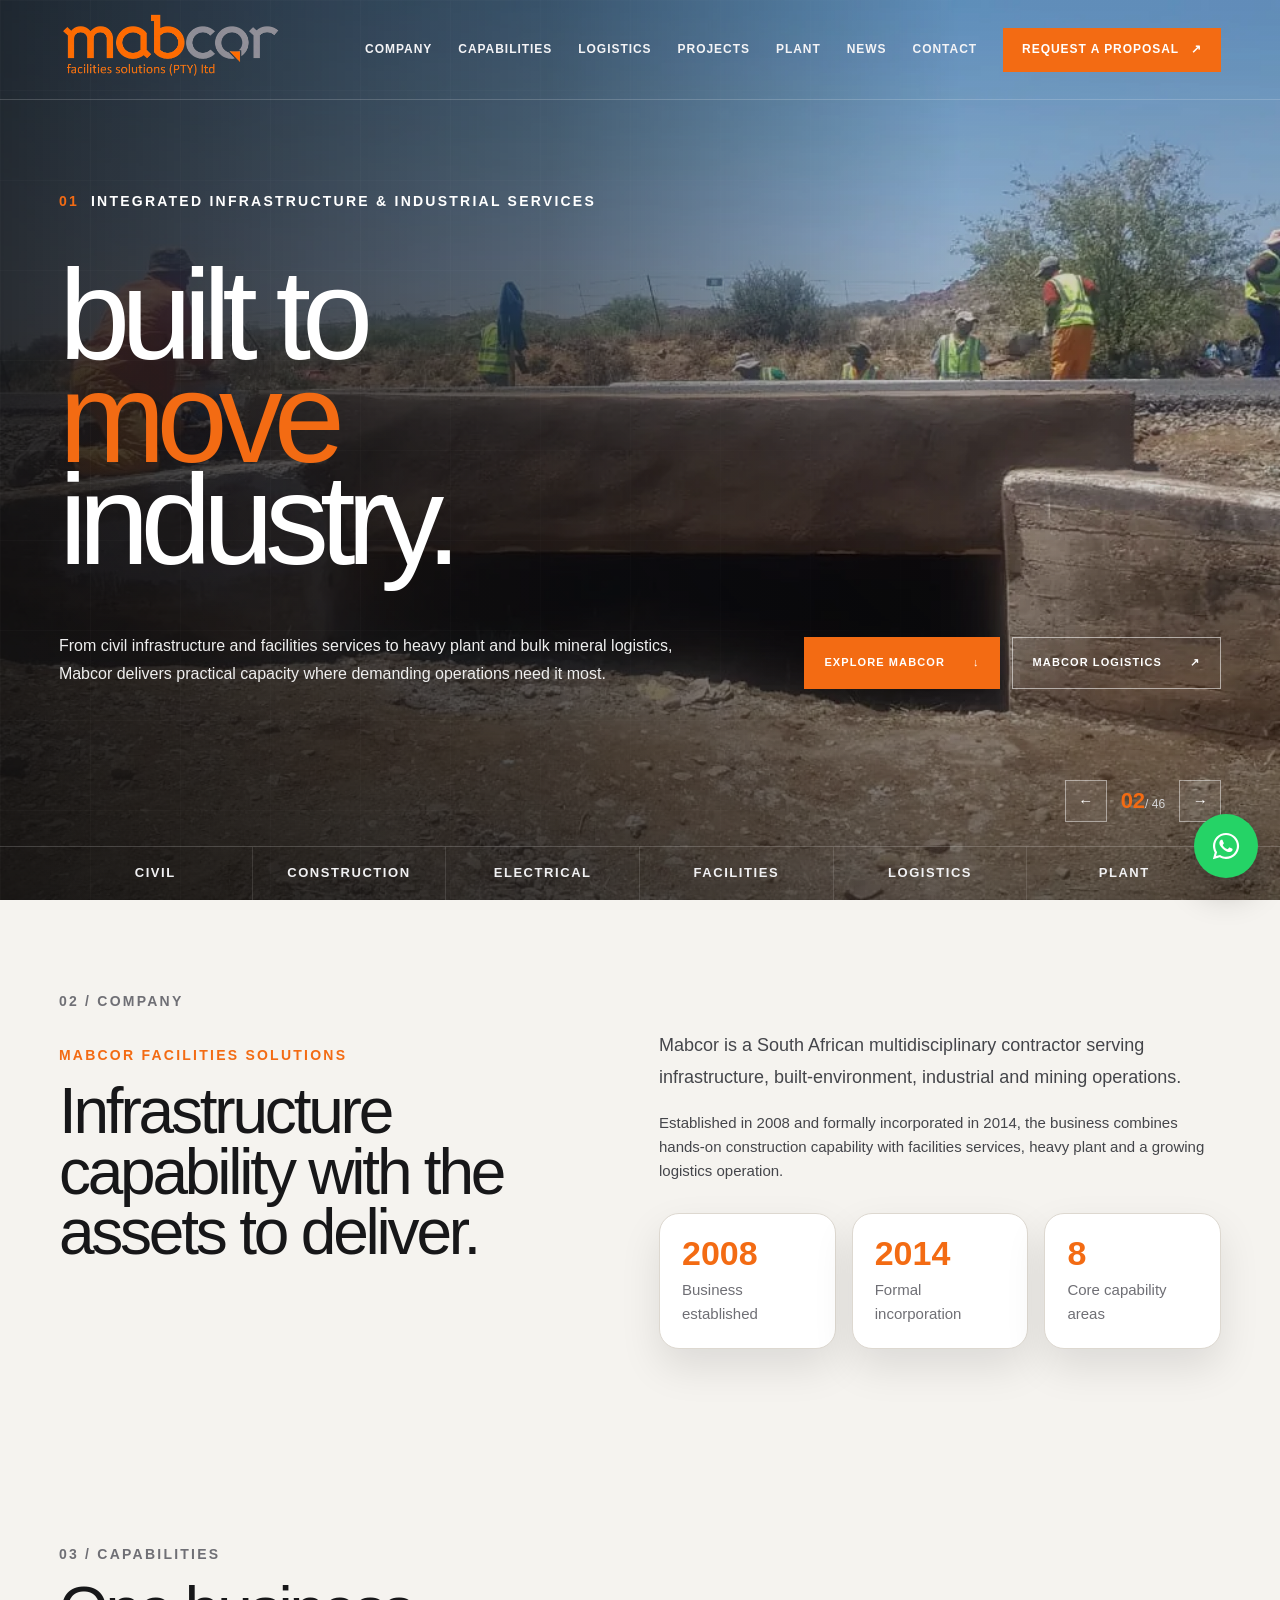
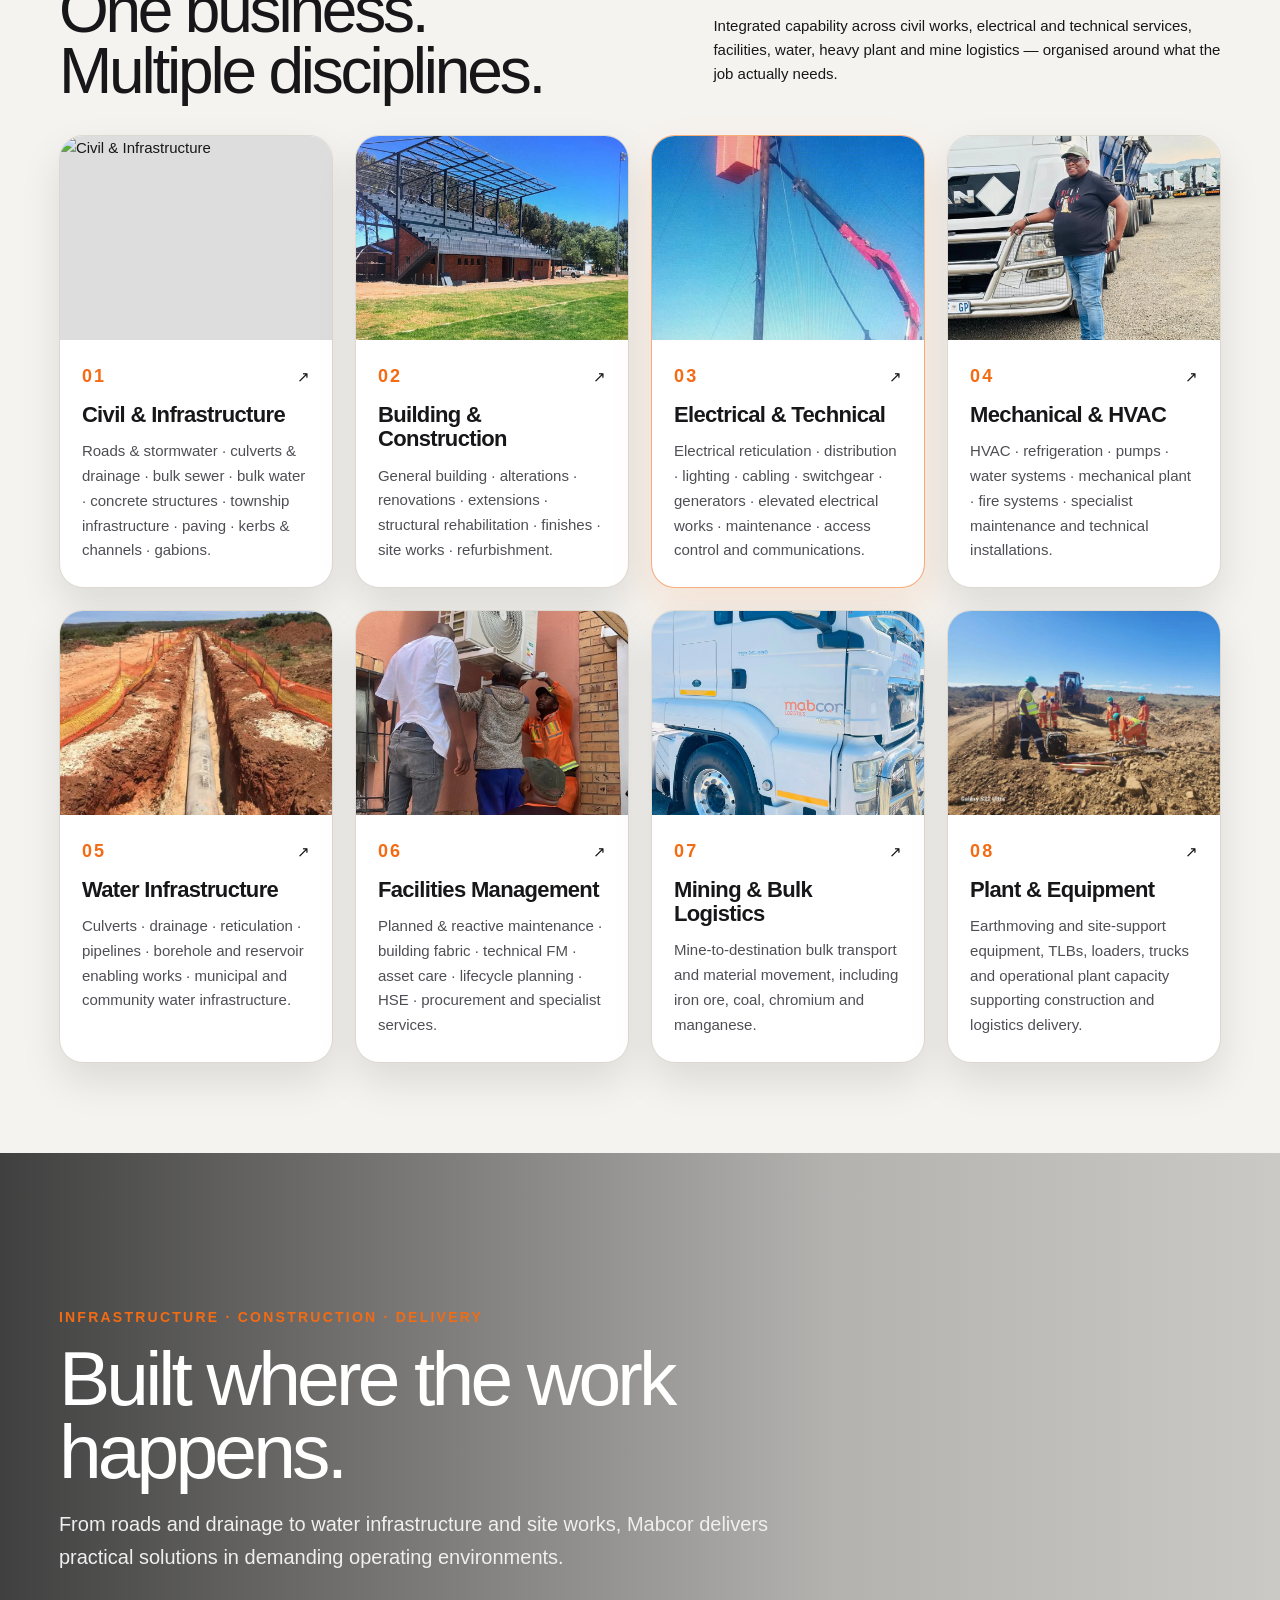
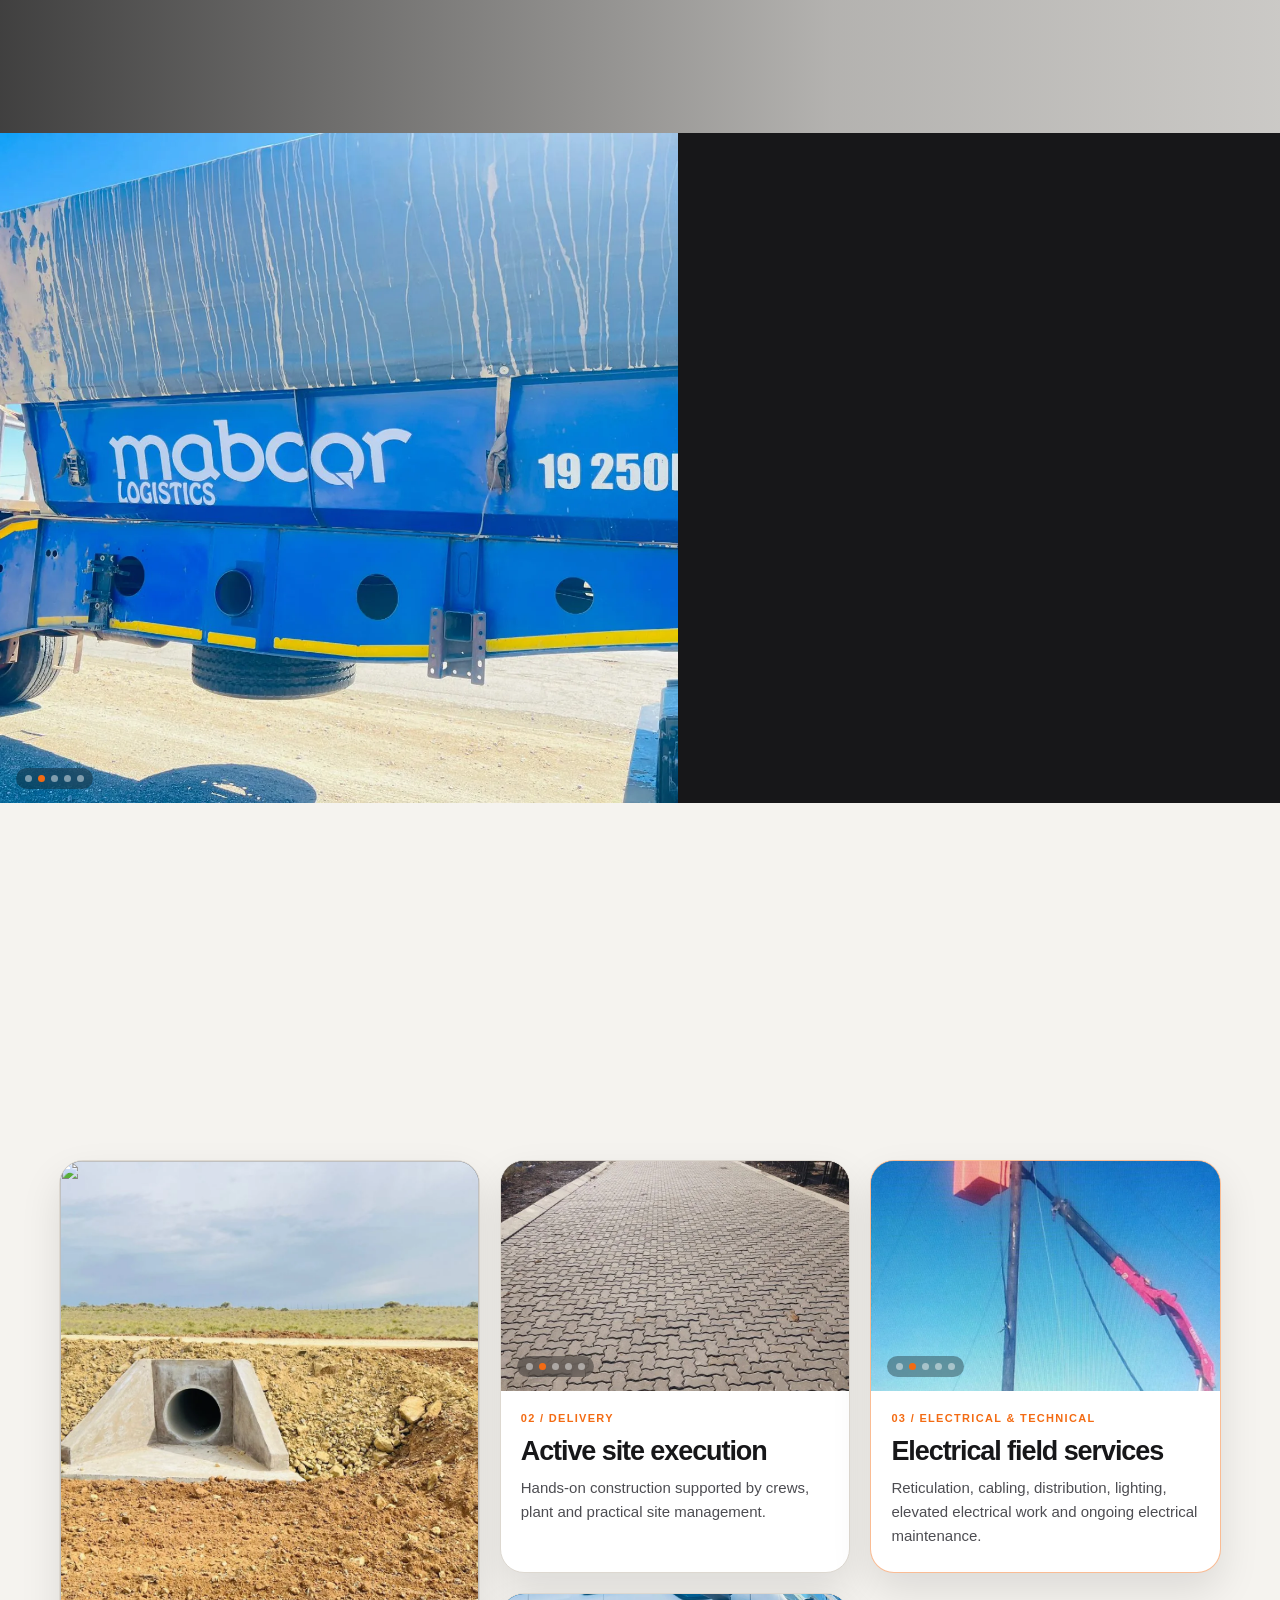
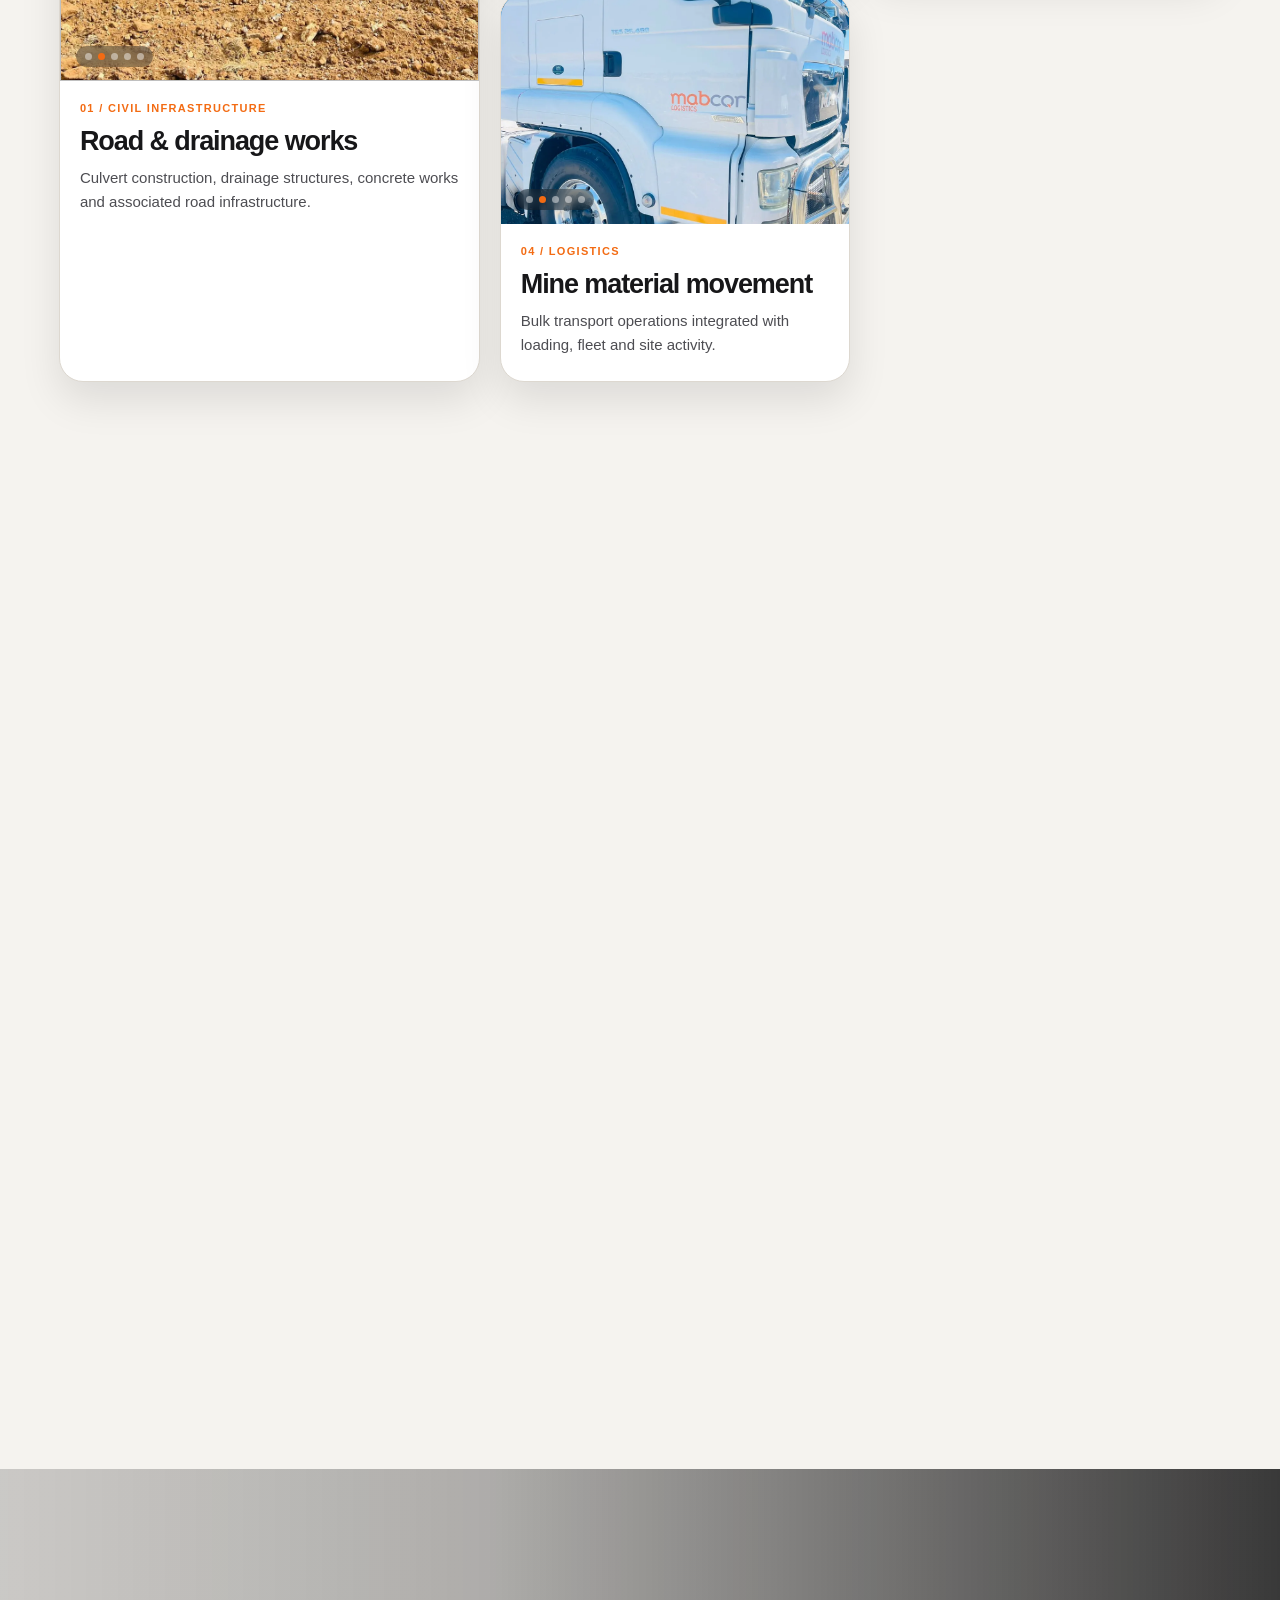
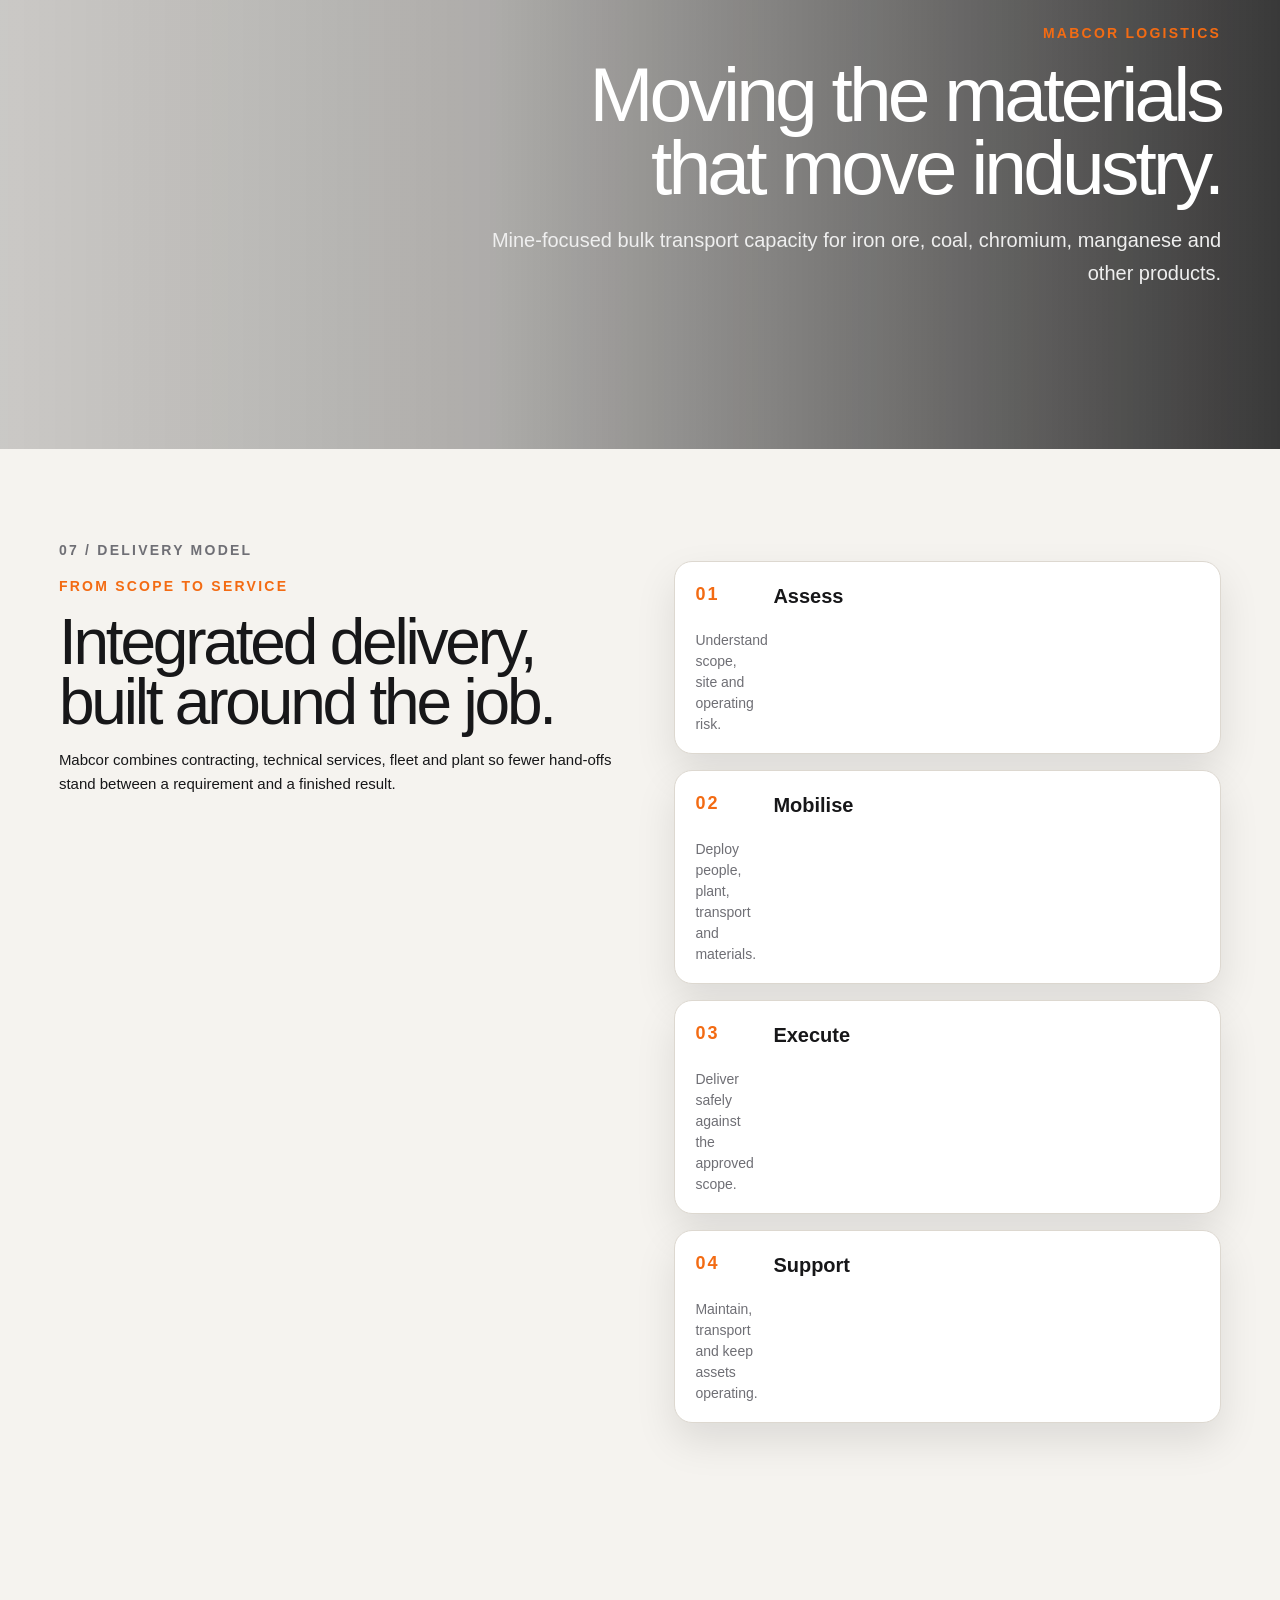
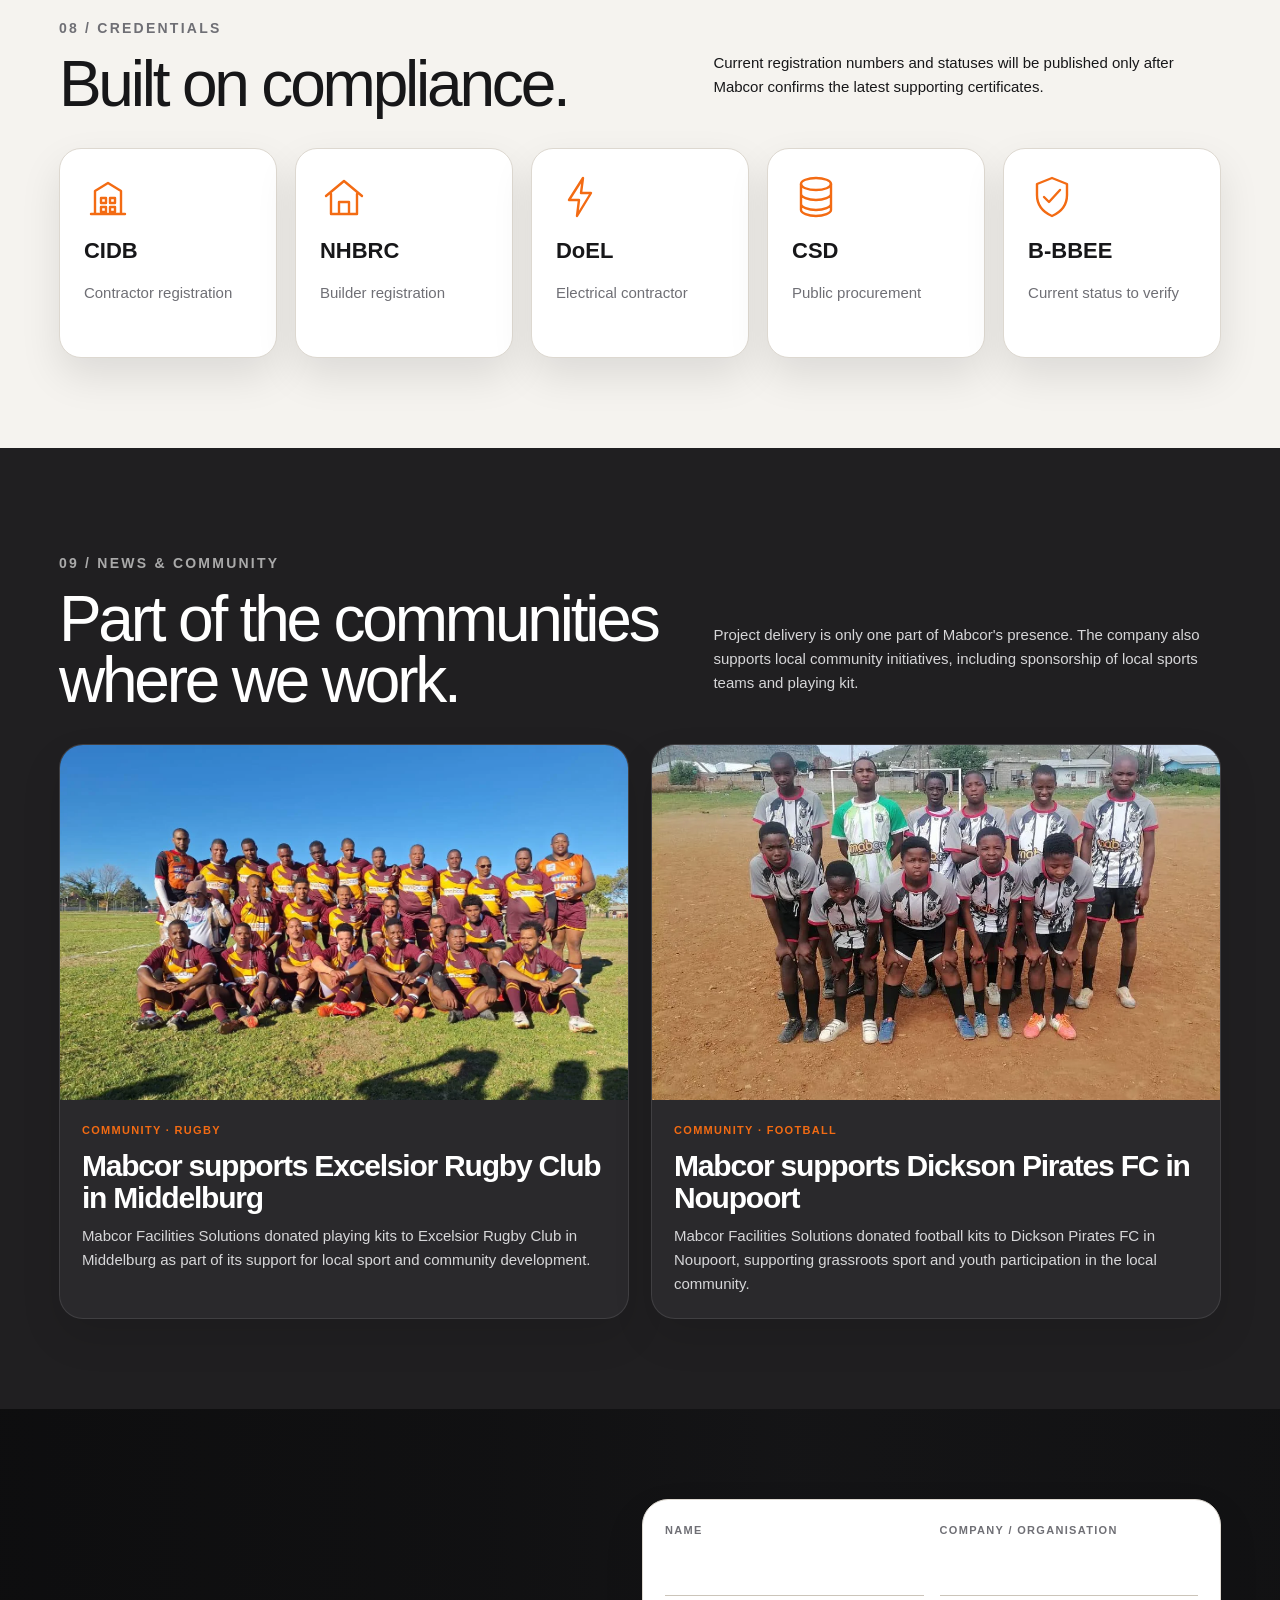
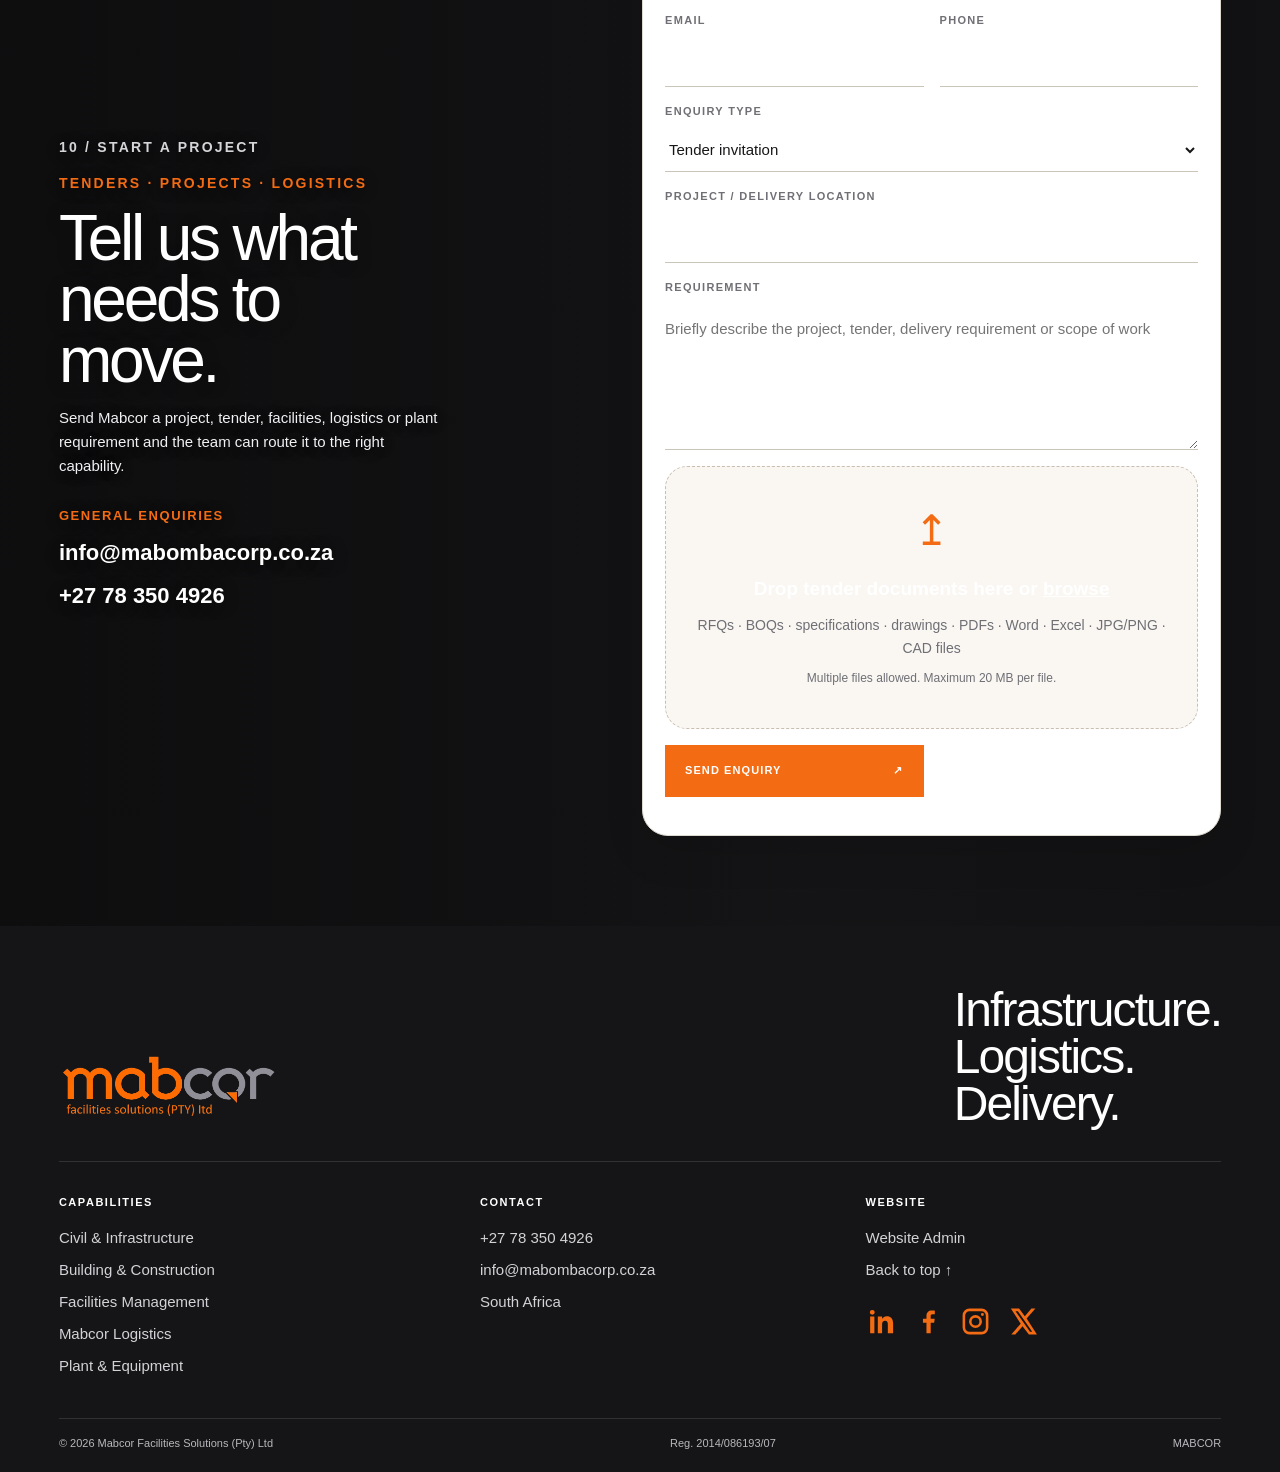
==== commit 261a213f: "Update index.html" ====
--- a/index.html
+++ b/index.html
@@ -95,7 +95,7 @@
         <button class="hero-arrow" id="heroNext" aria-label="Next hero image">→</button>
       </div>
       <div class="discipline-rail" aria-label="Core Mabcor disciplines">
-        <span>Civil</span><span>Construction</span><span>Electrical</span><span>Facilities</span><span>Logistics</span><span>Plant</span>
+        <span>Civil </span><span>Construction </span><span>Electrical </span><span>Facilities </span><span>Logistics </span><span>Plant </span>
       </div>
     </section>
 
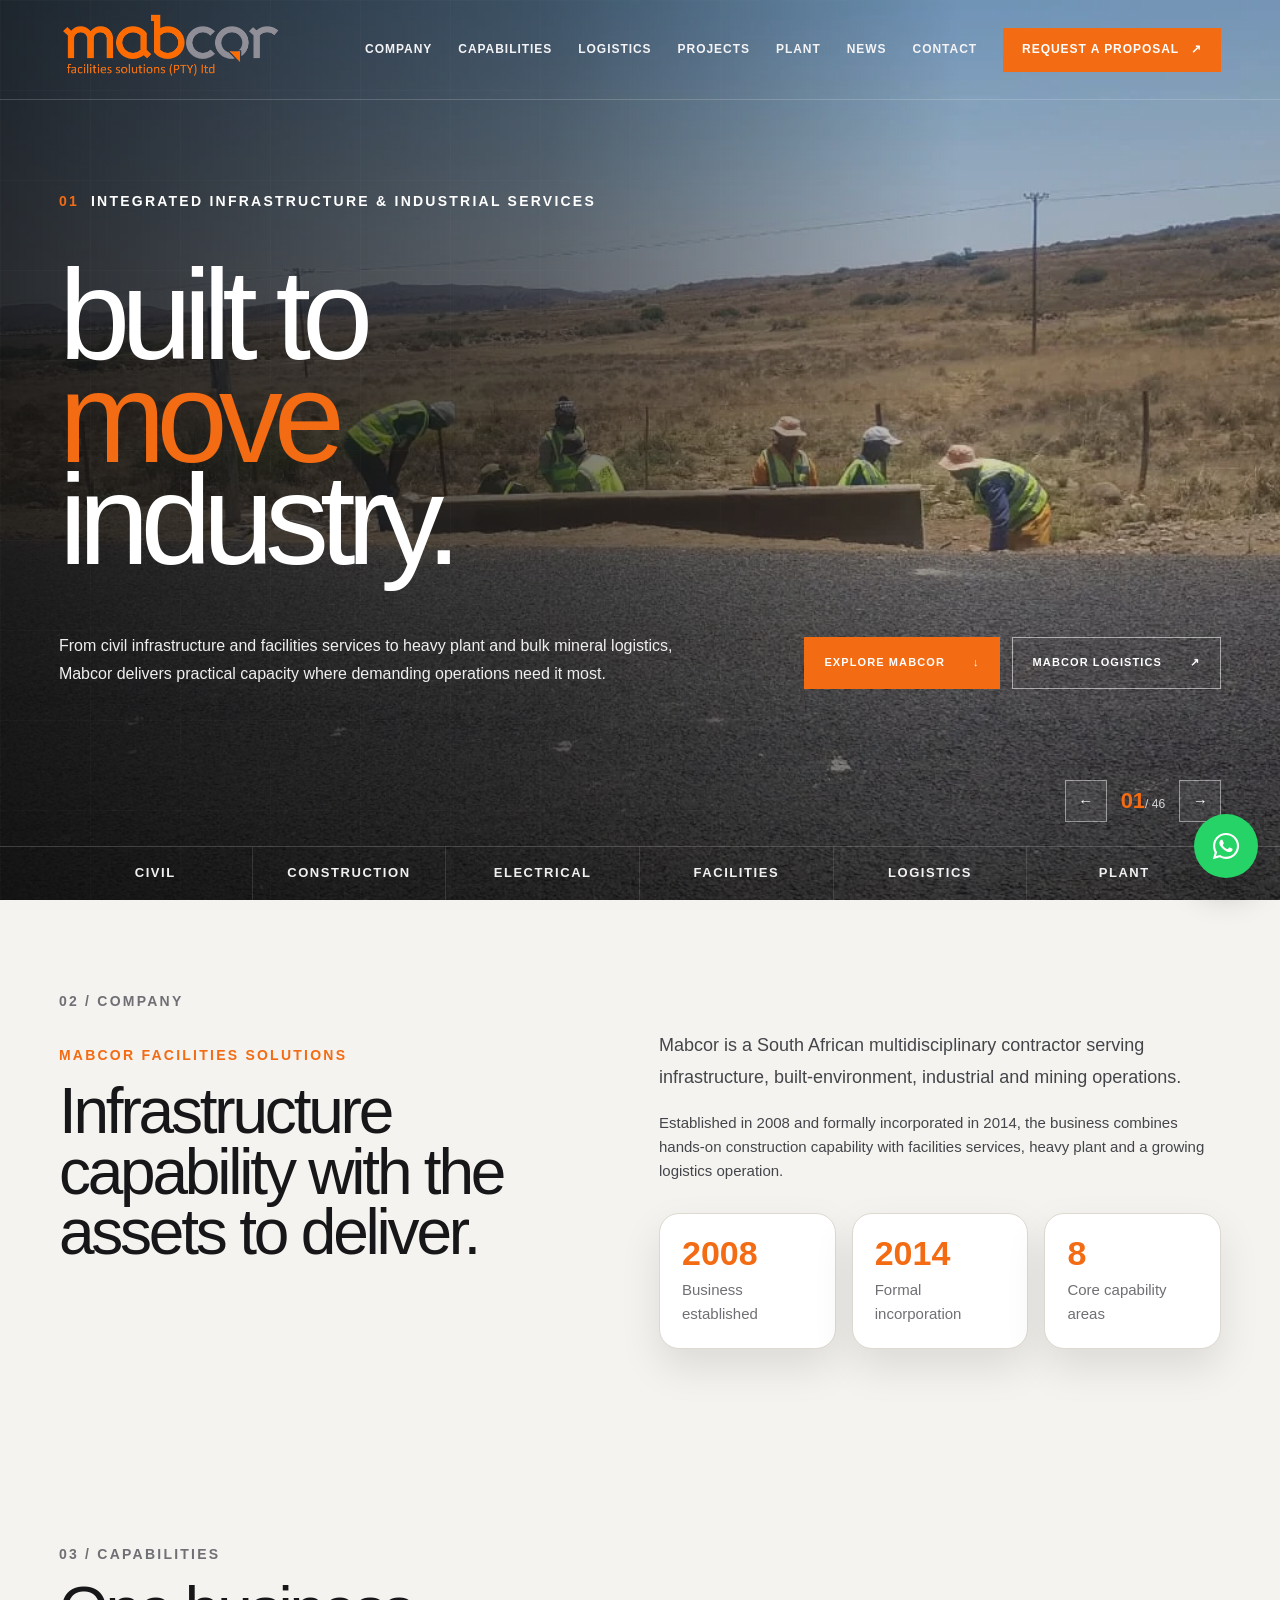
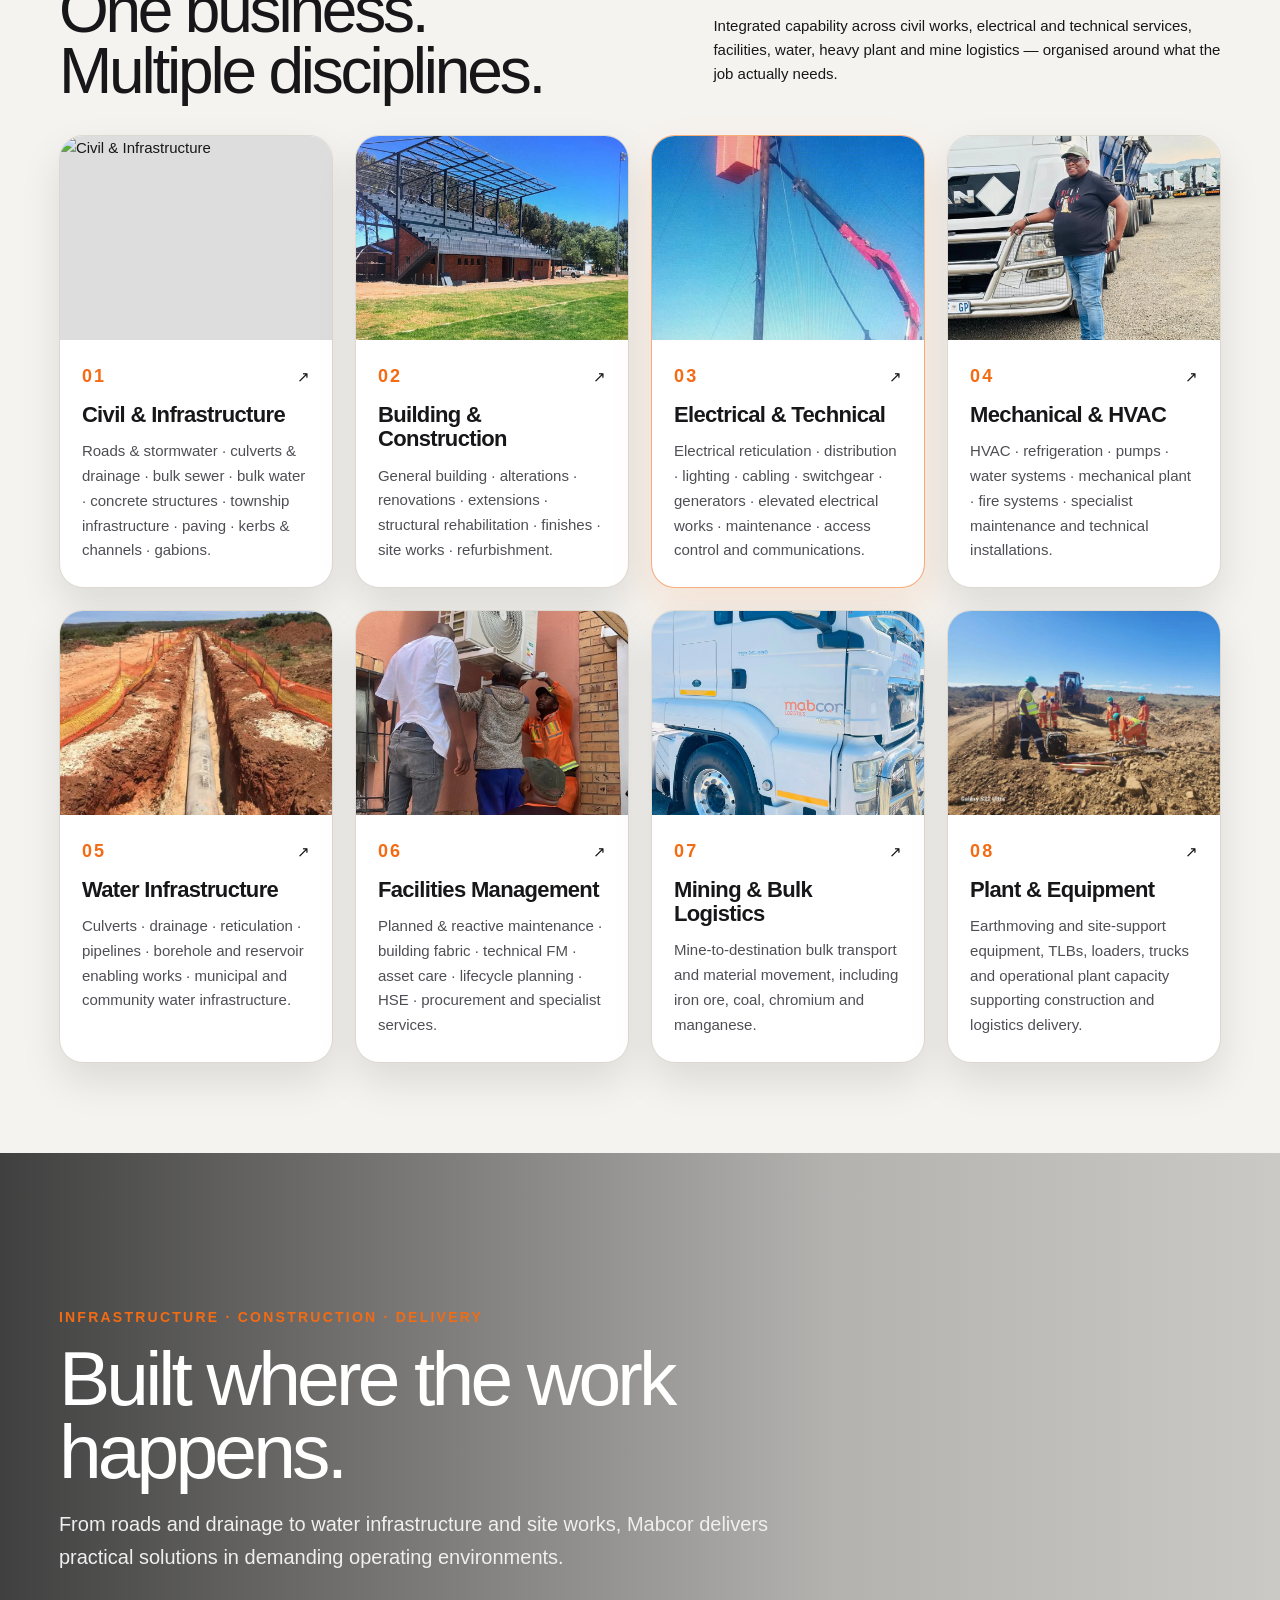
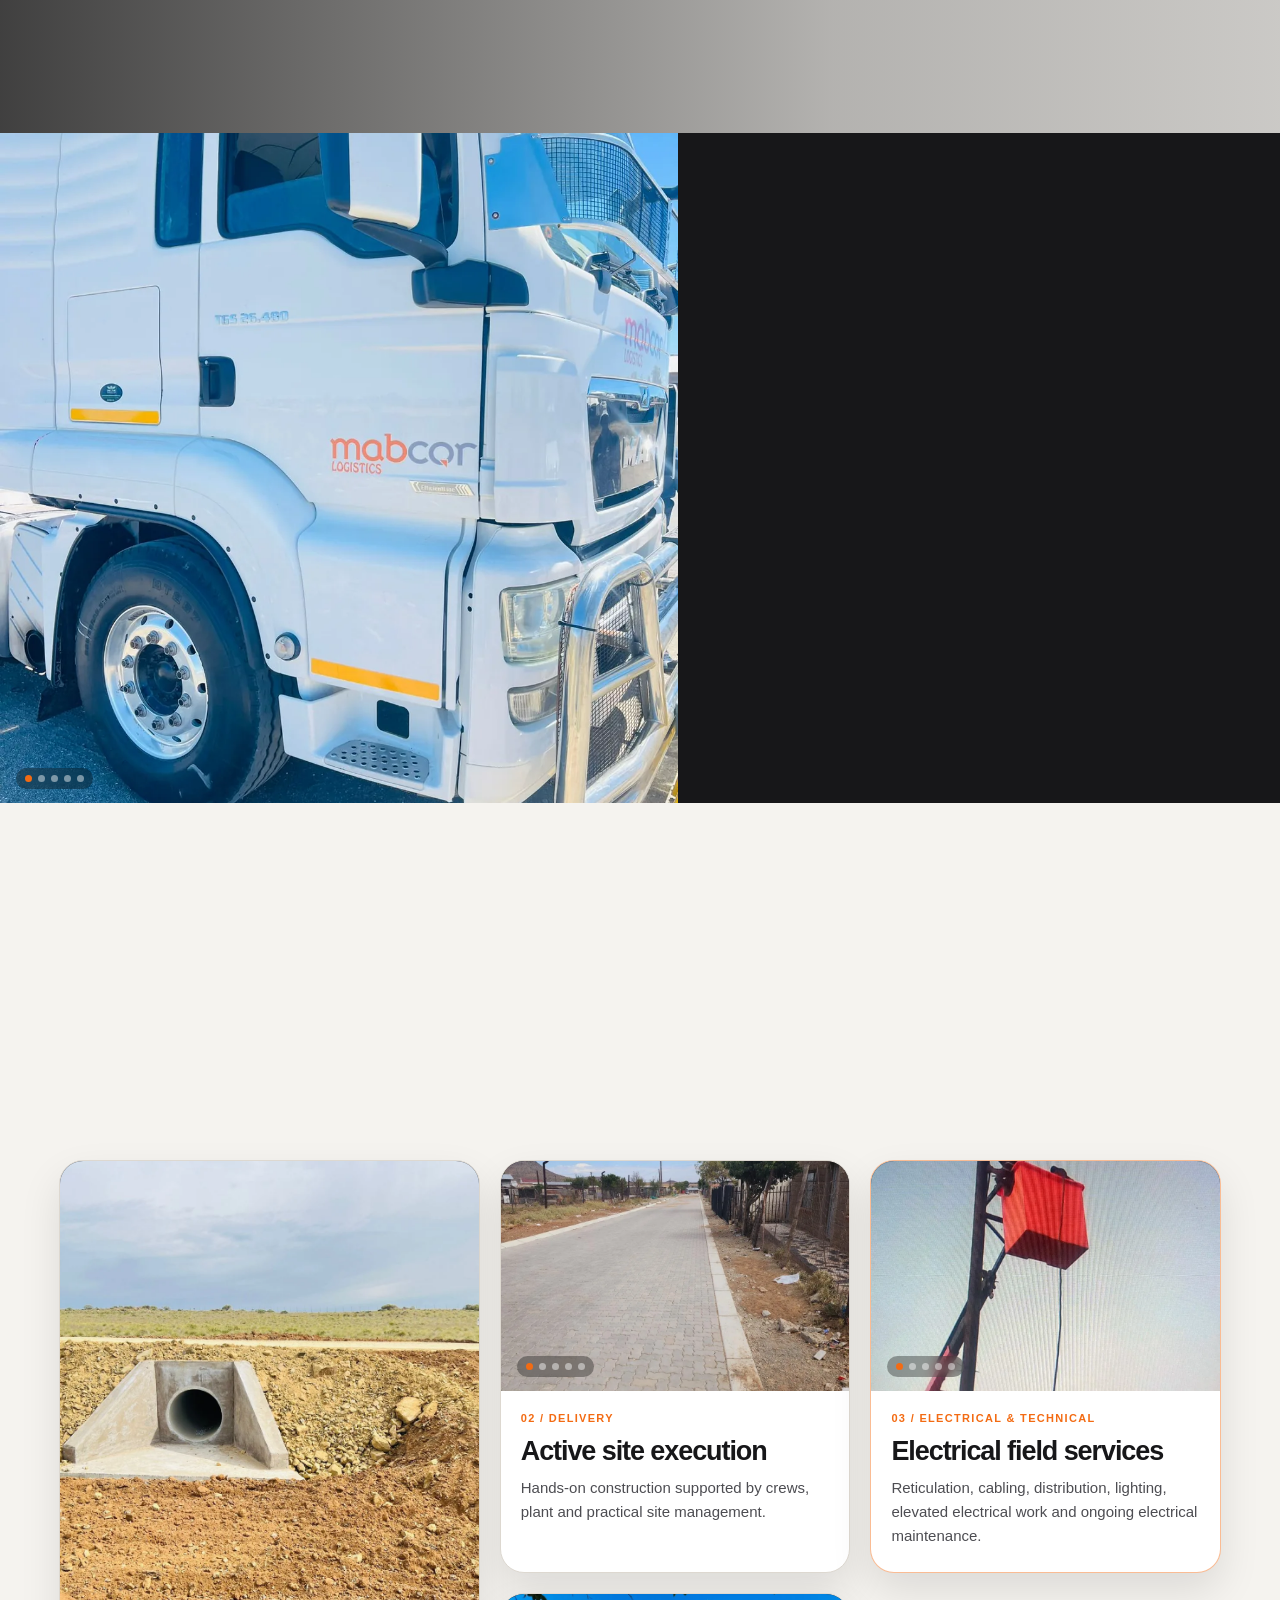
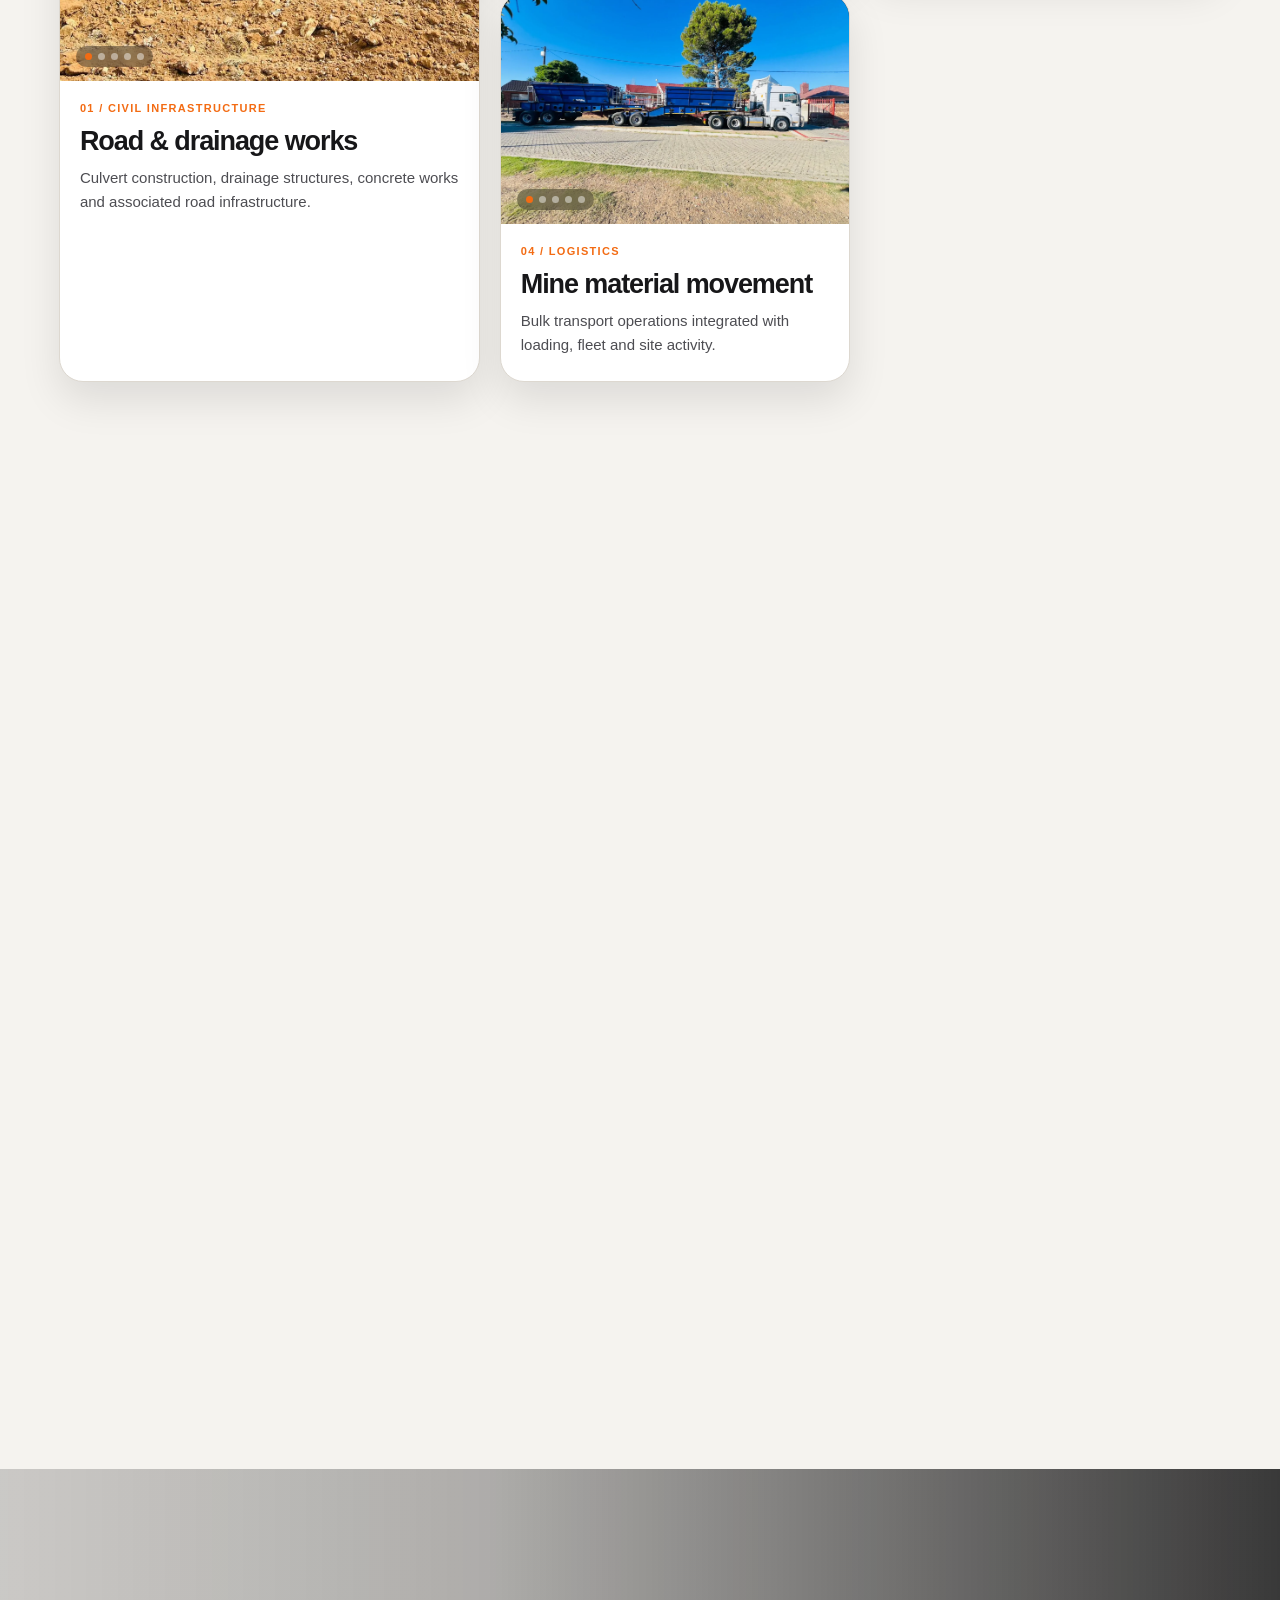
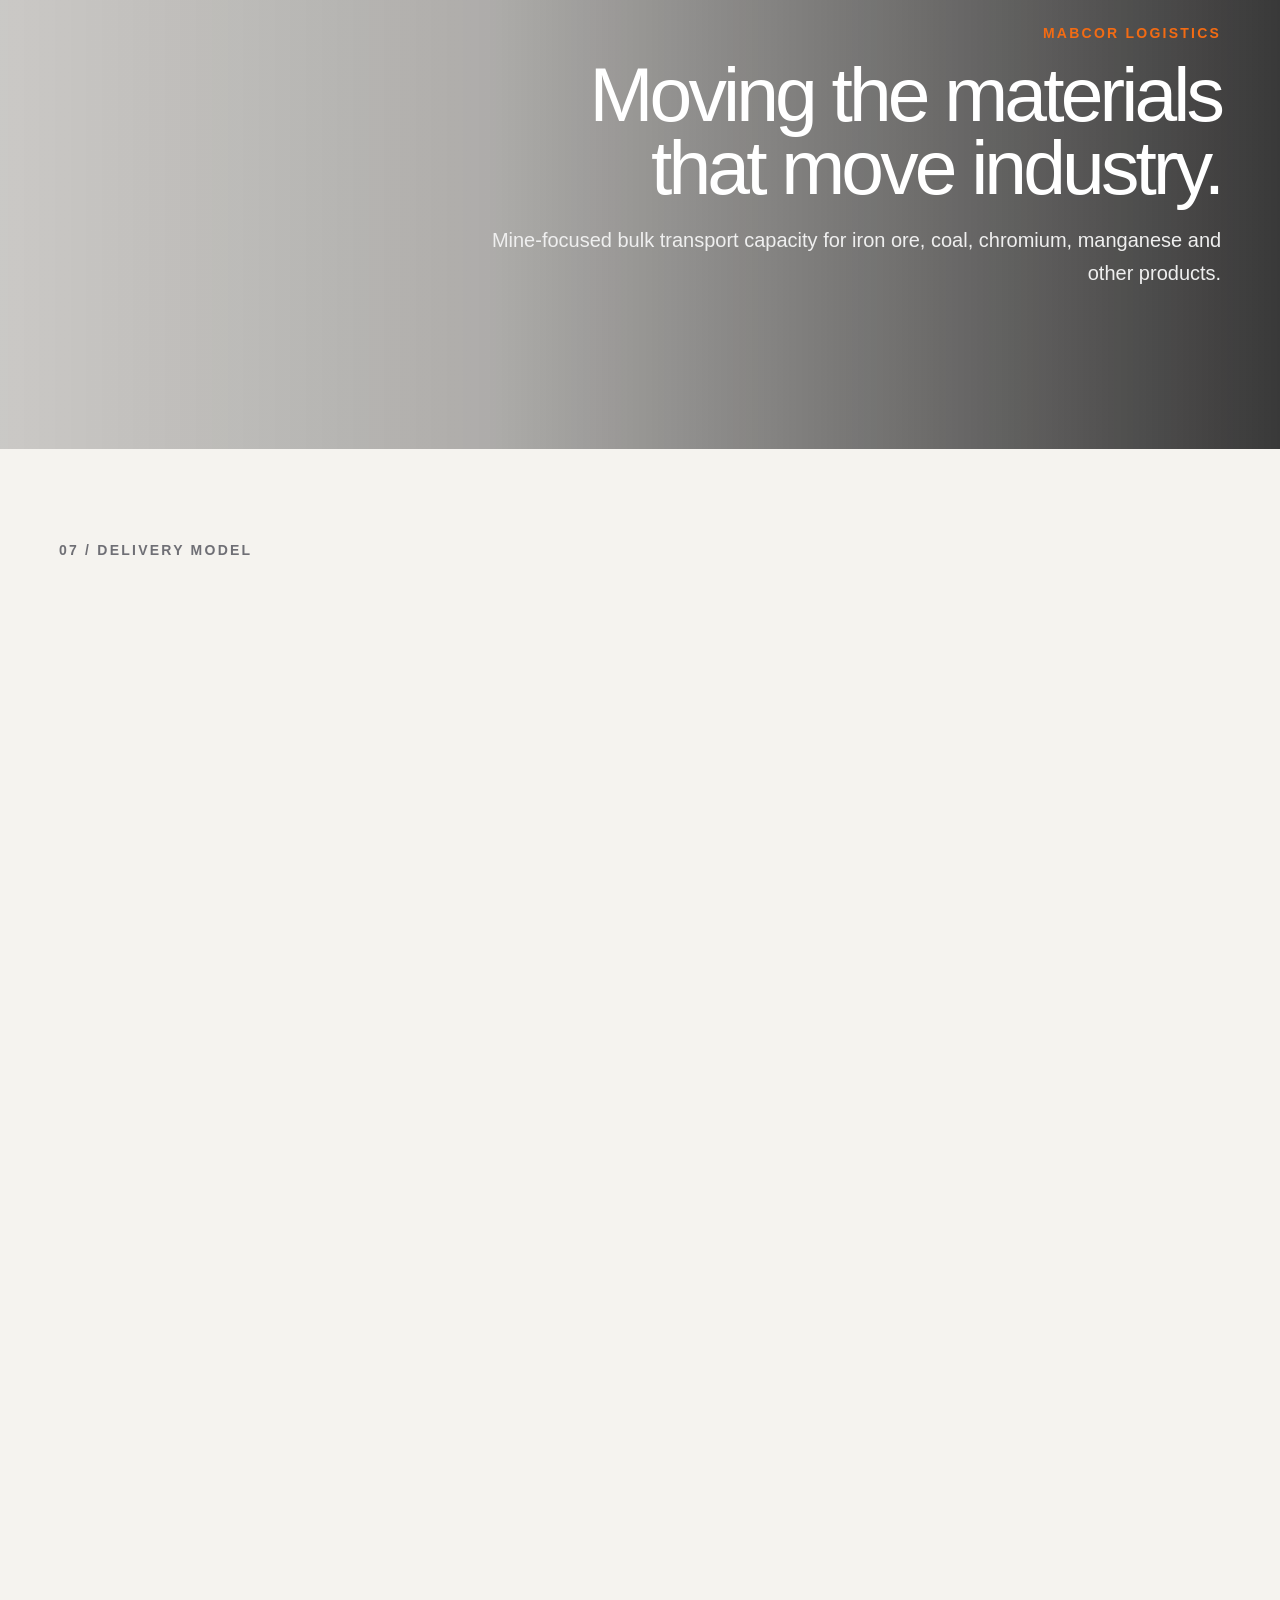
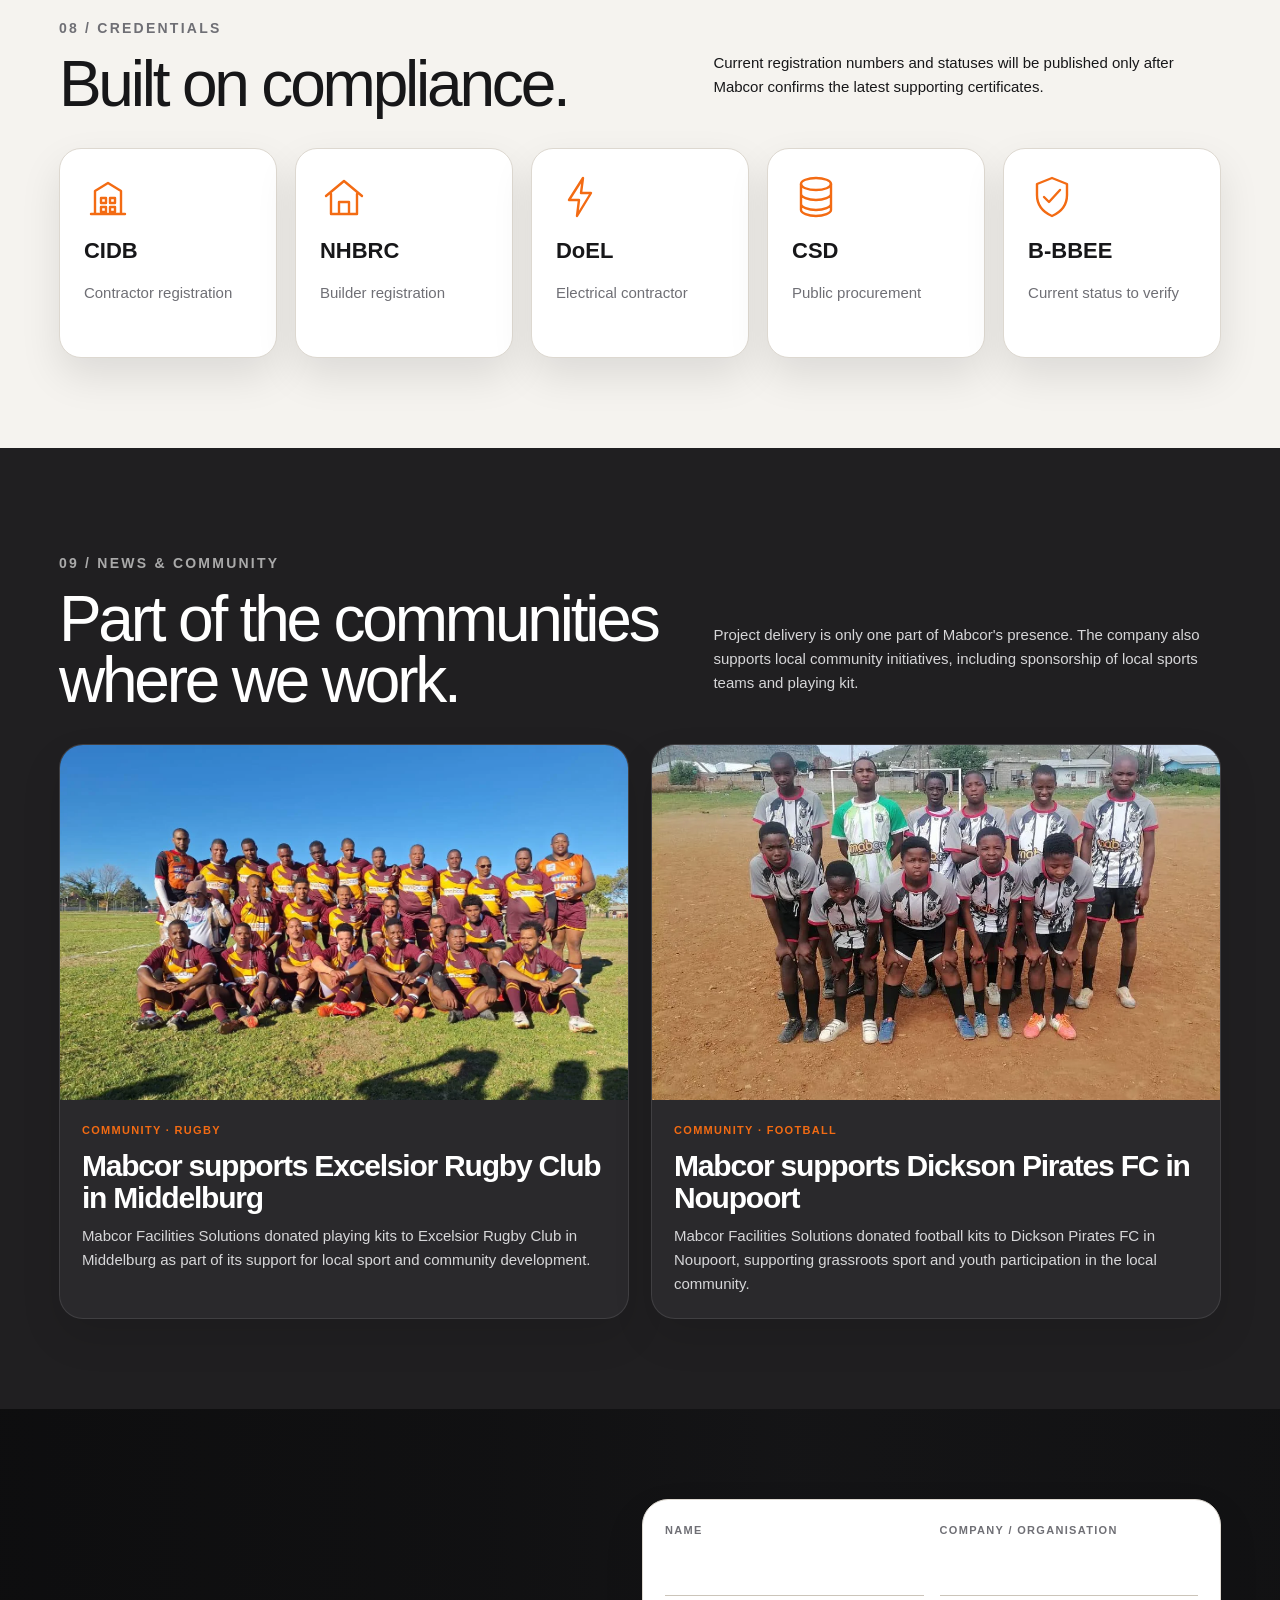
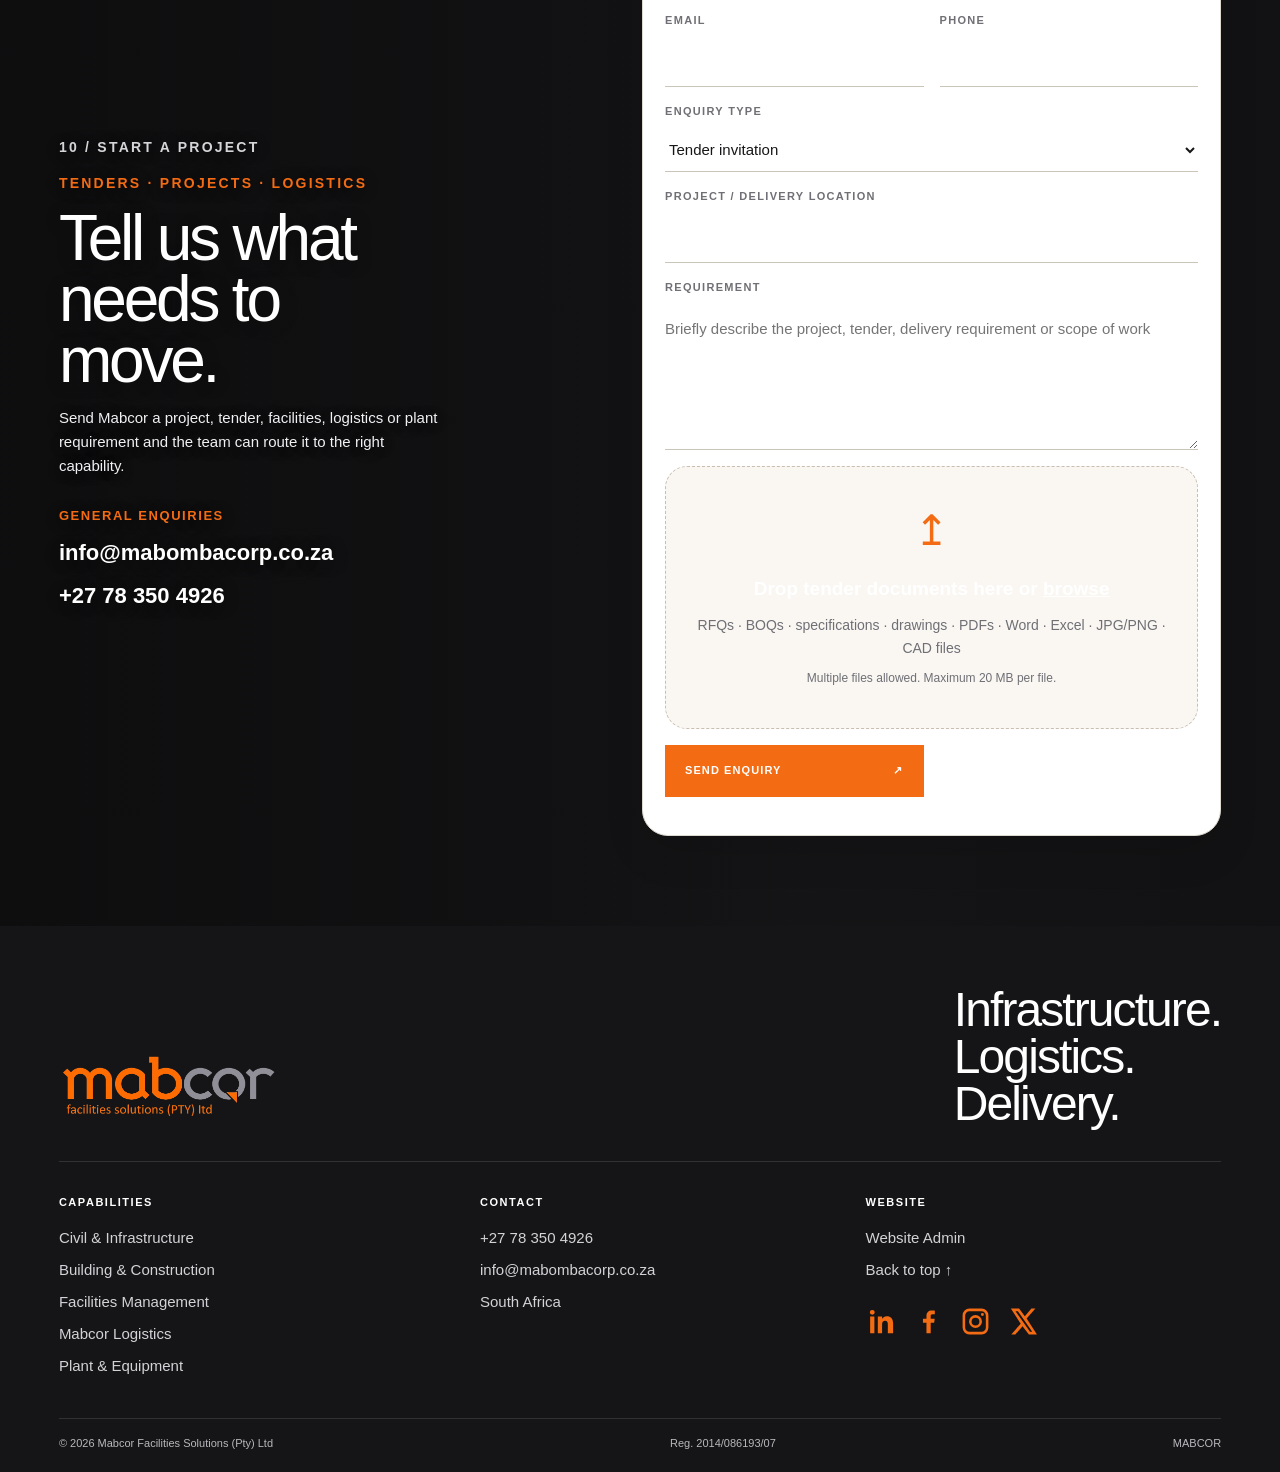
==== commit 217c4e77: "Update index.html" ====
--- a/index.html
+++ b/index.html
@@ -95,7 +95,7 @@
         <button class="hero-arrow" id="heroNext" aria-label="Next hero image">→</button>
       </div>
       <div class="discipline-rail" aria-label="Core Mabcor disciplines">
-        <span>Civil </span><span>Construction </span><span>Electrical </span><span>Facilities </span><span>Logistics </span><span>Plant </span>
+        <span>Civil</span><span>Construction</span><span>Electrical</span><span>Facilities</span><span>Logistics</span><span>Plant</span>
       </div>
     </section>
 
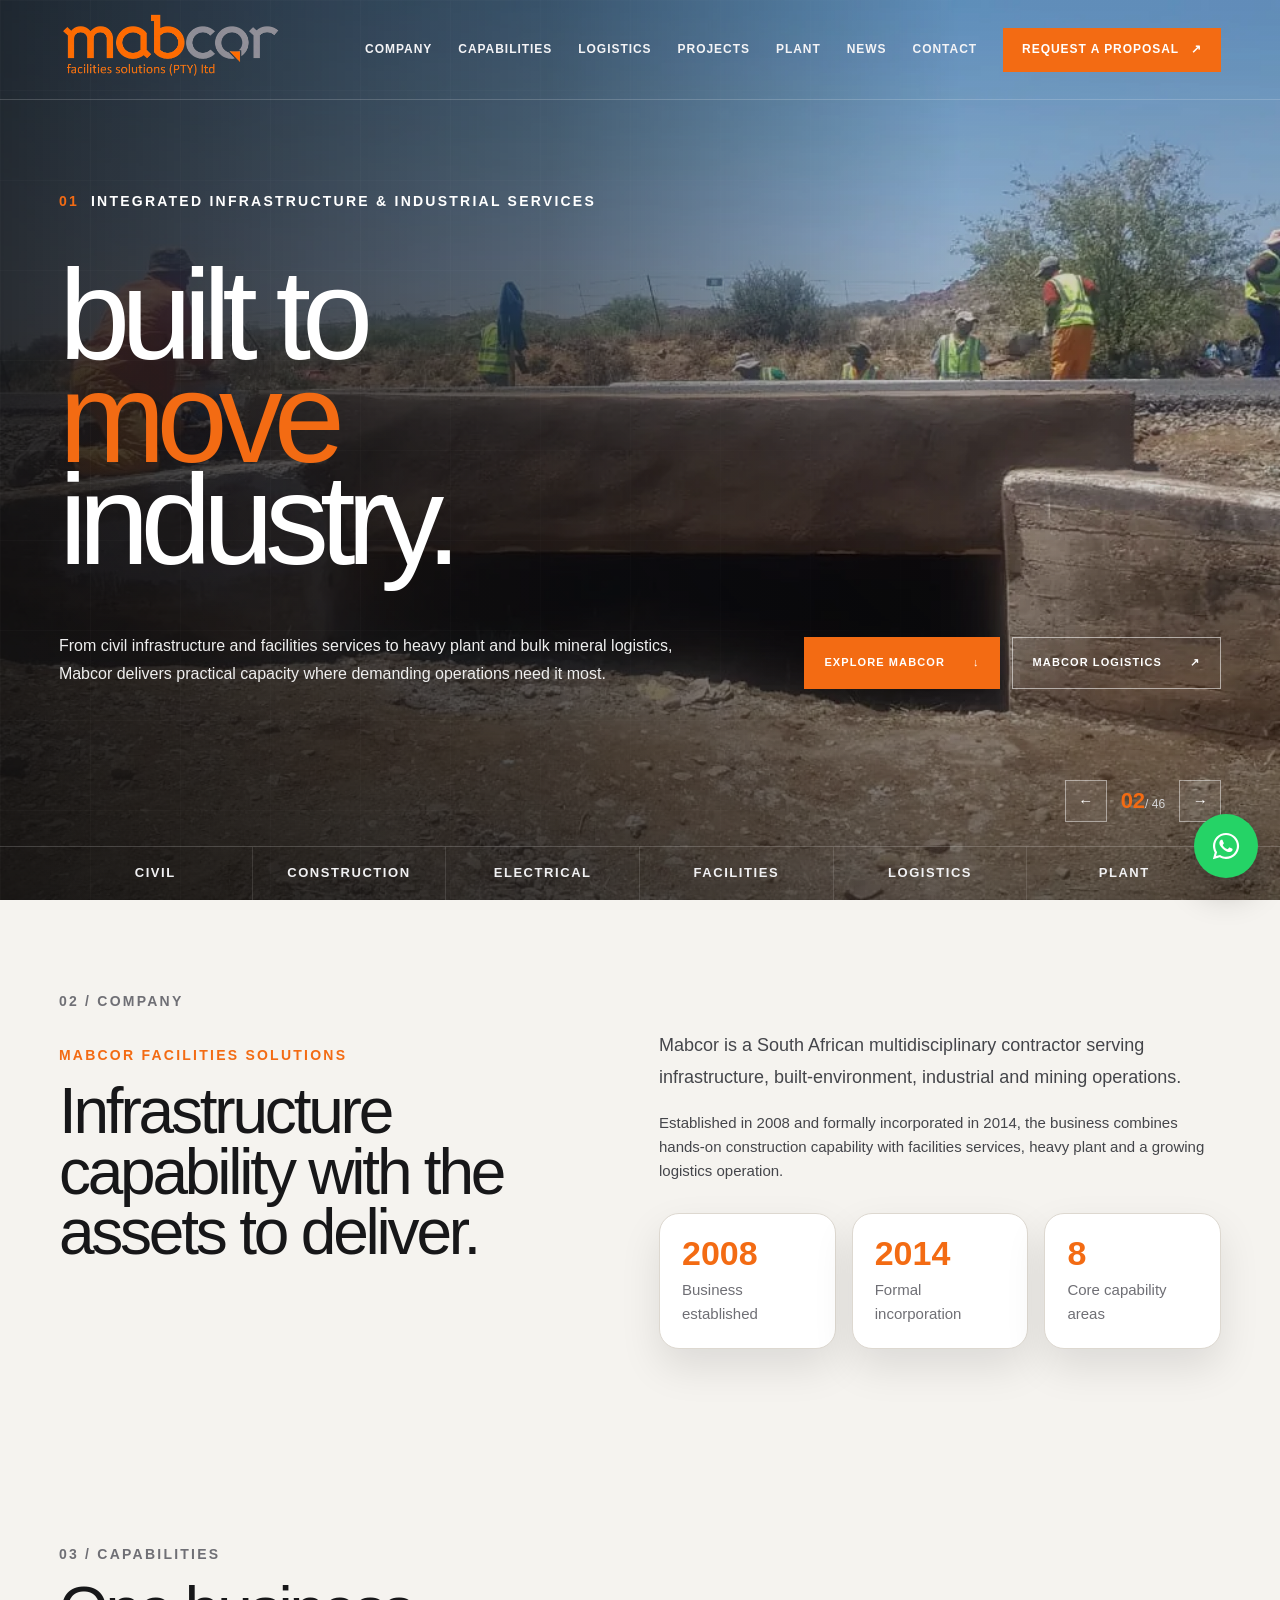
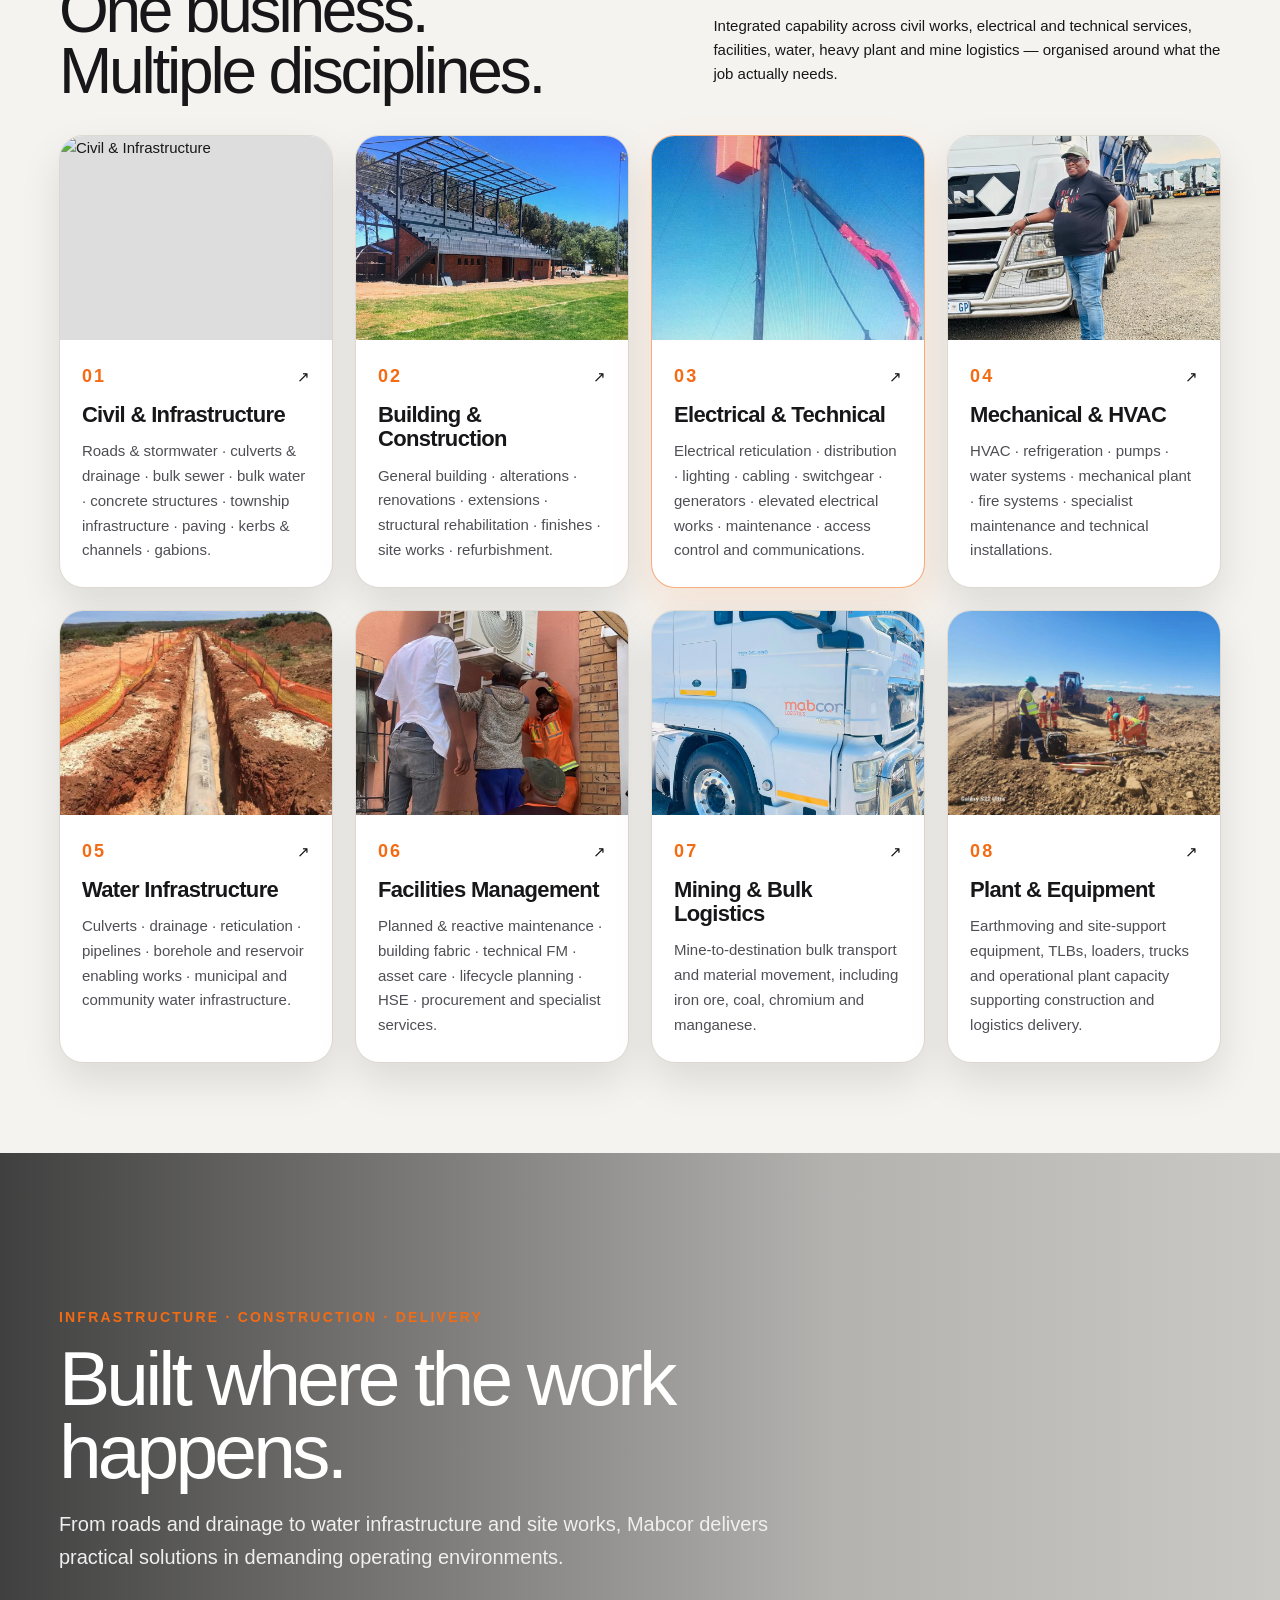
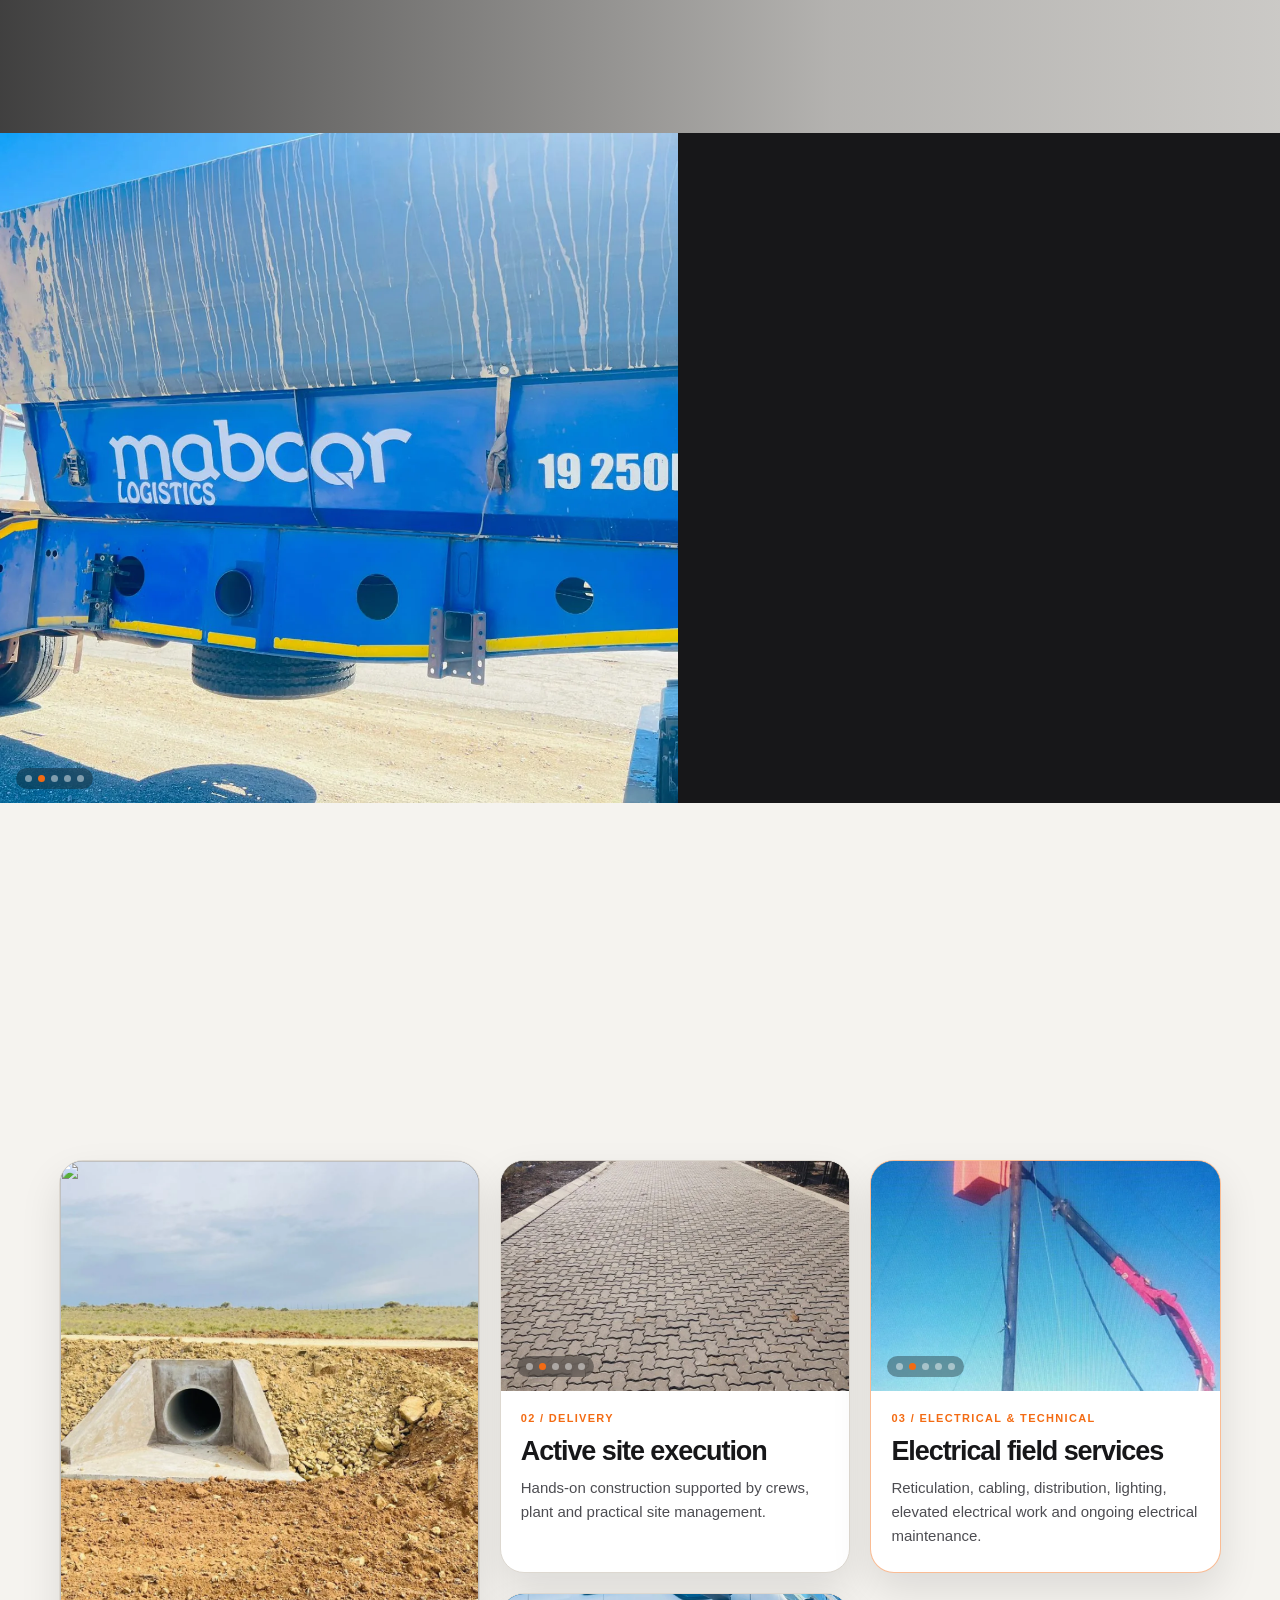
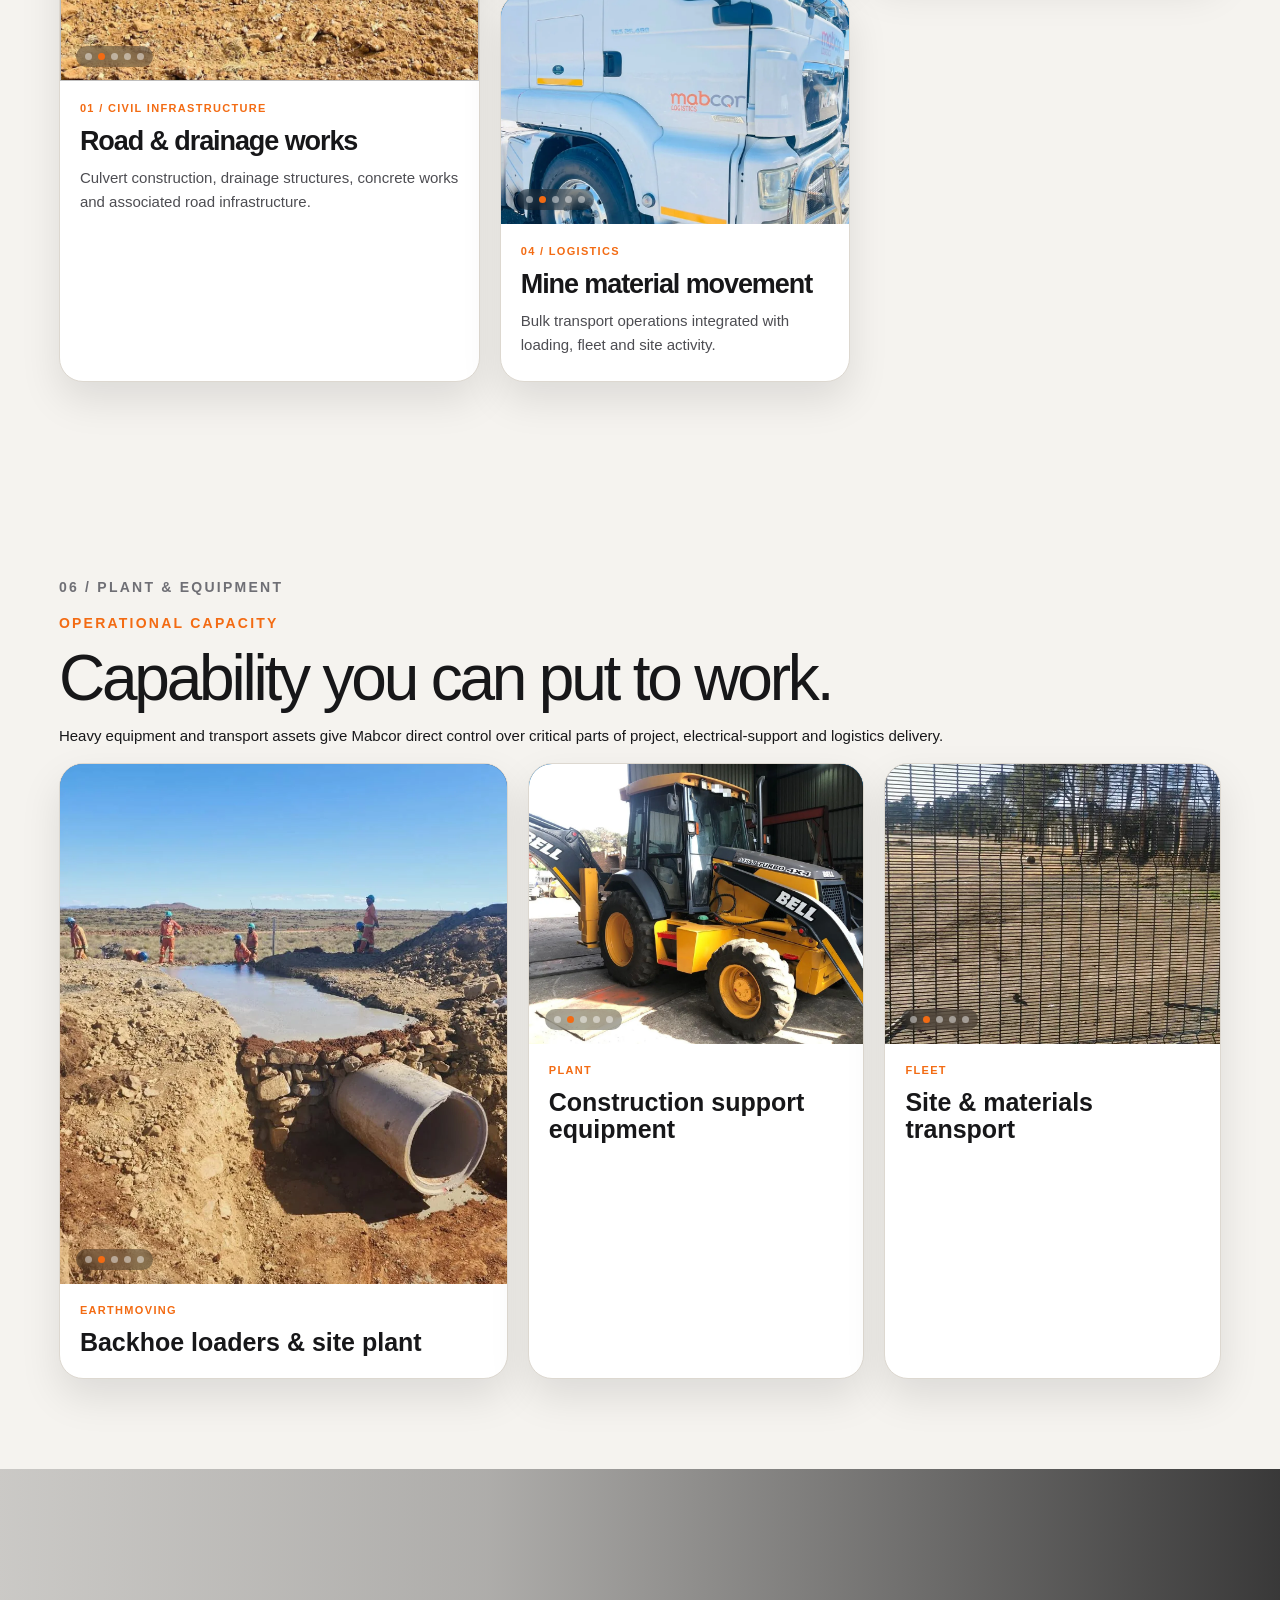
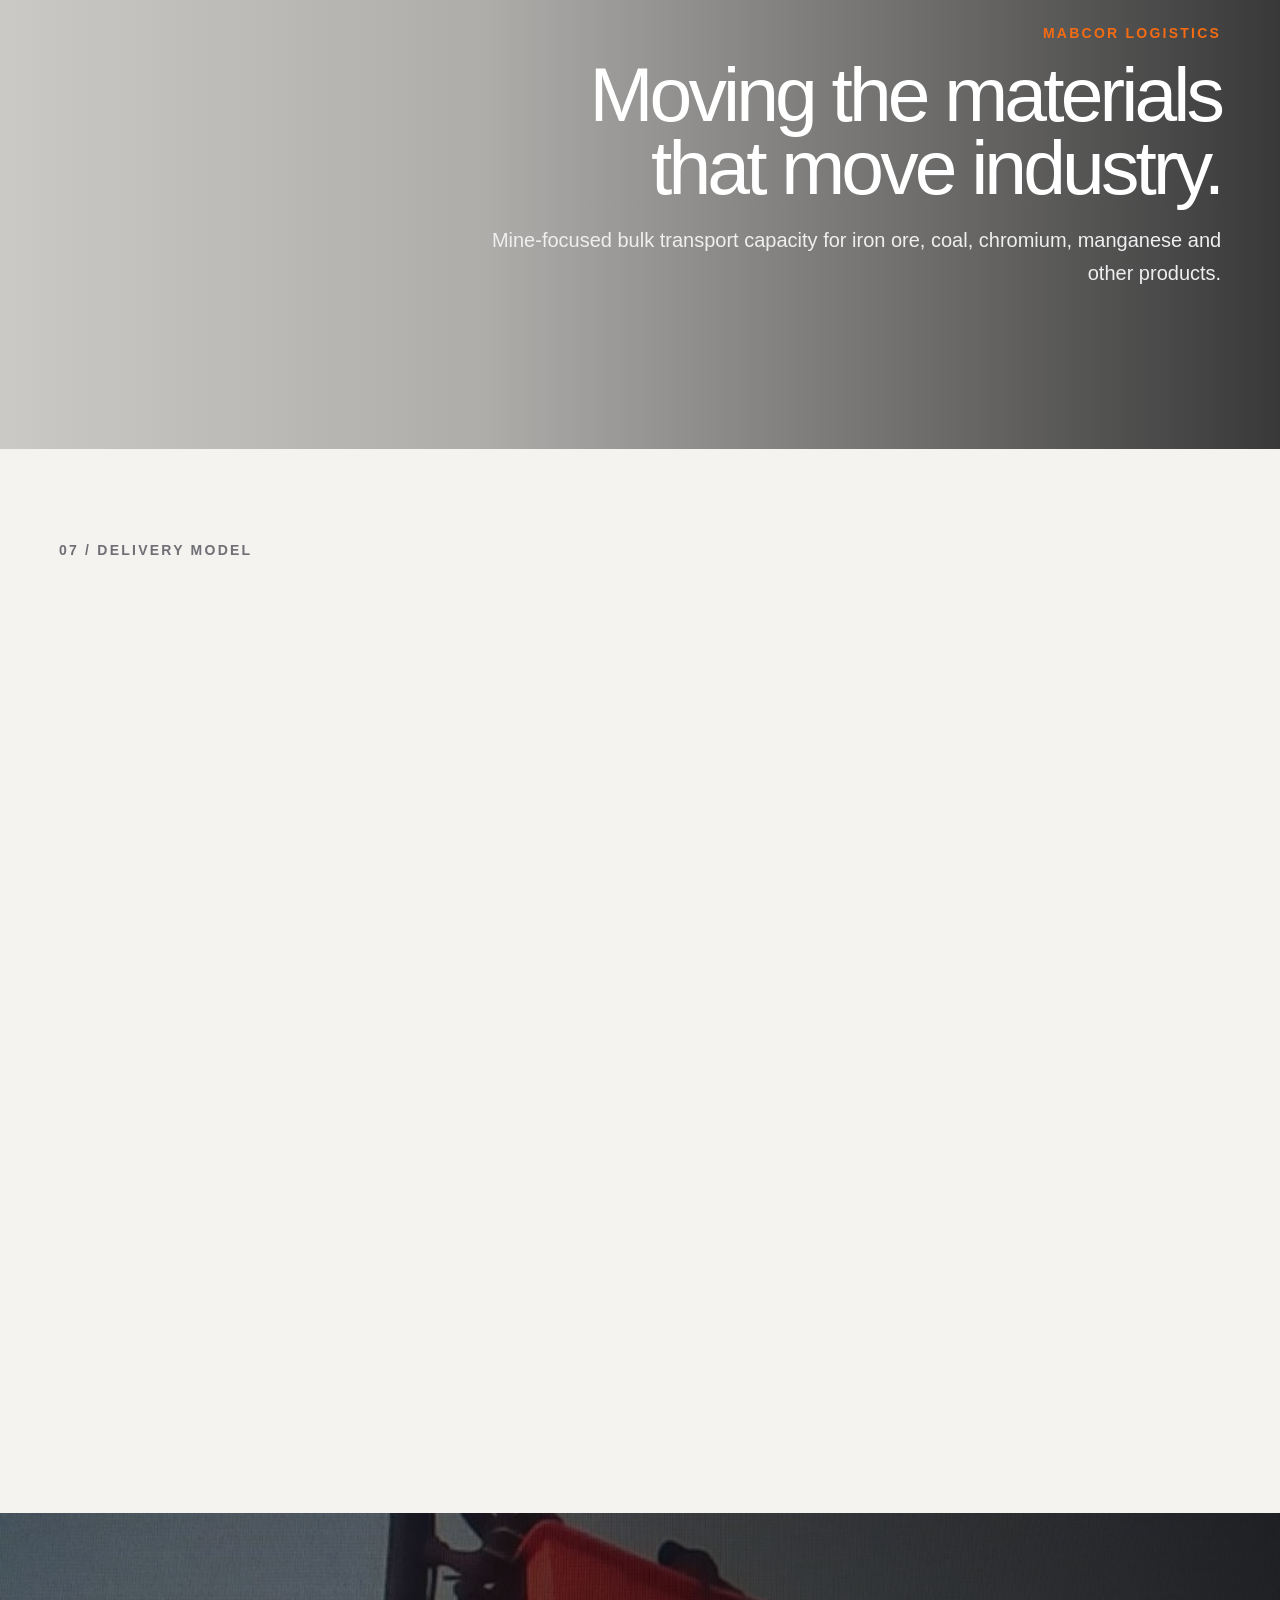
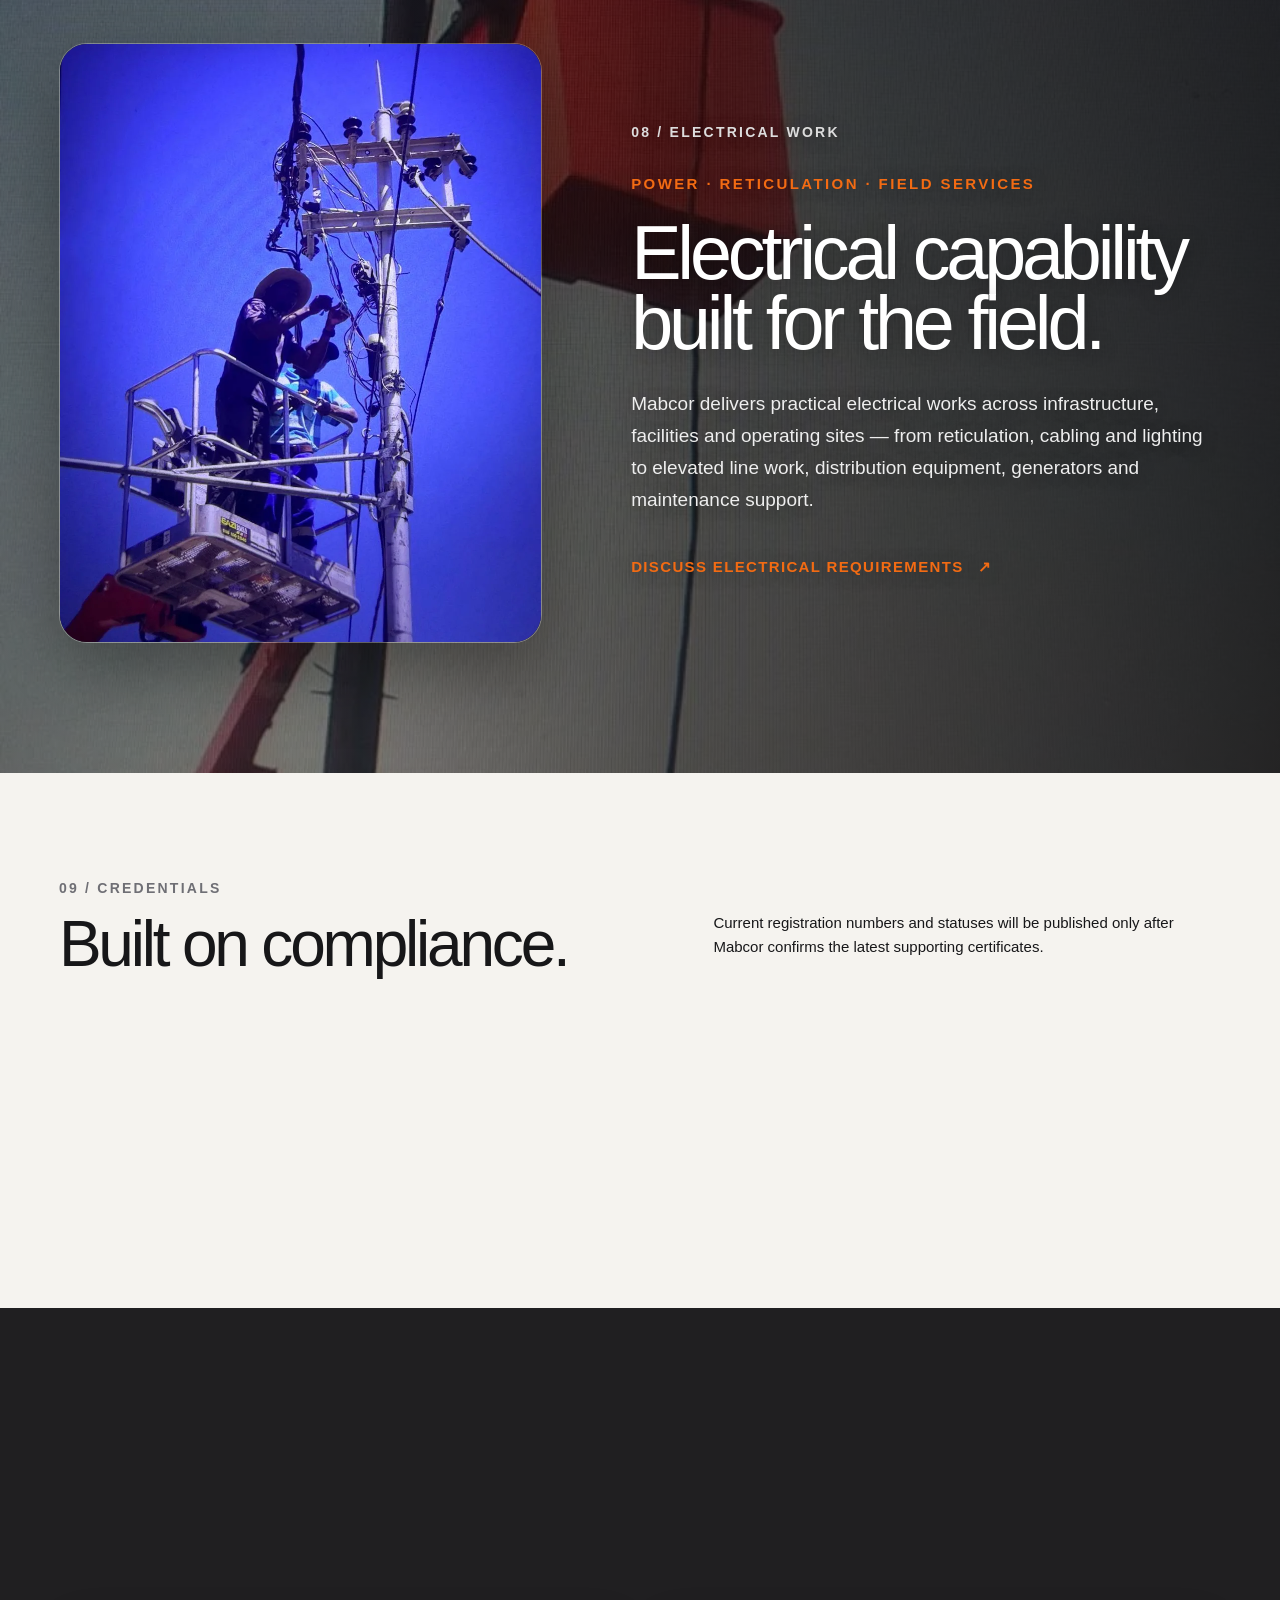
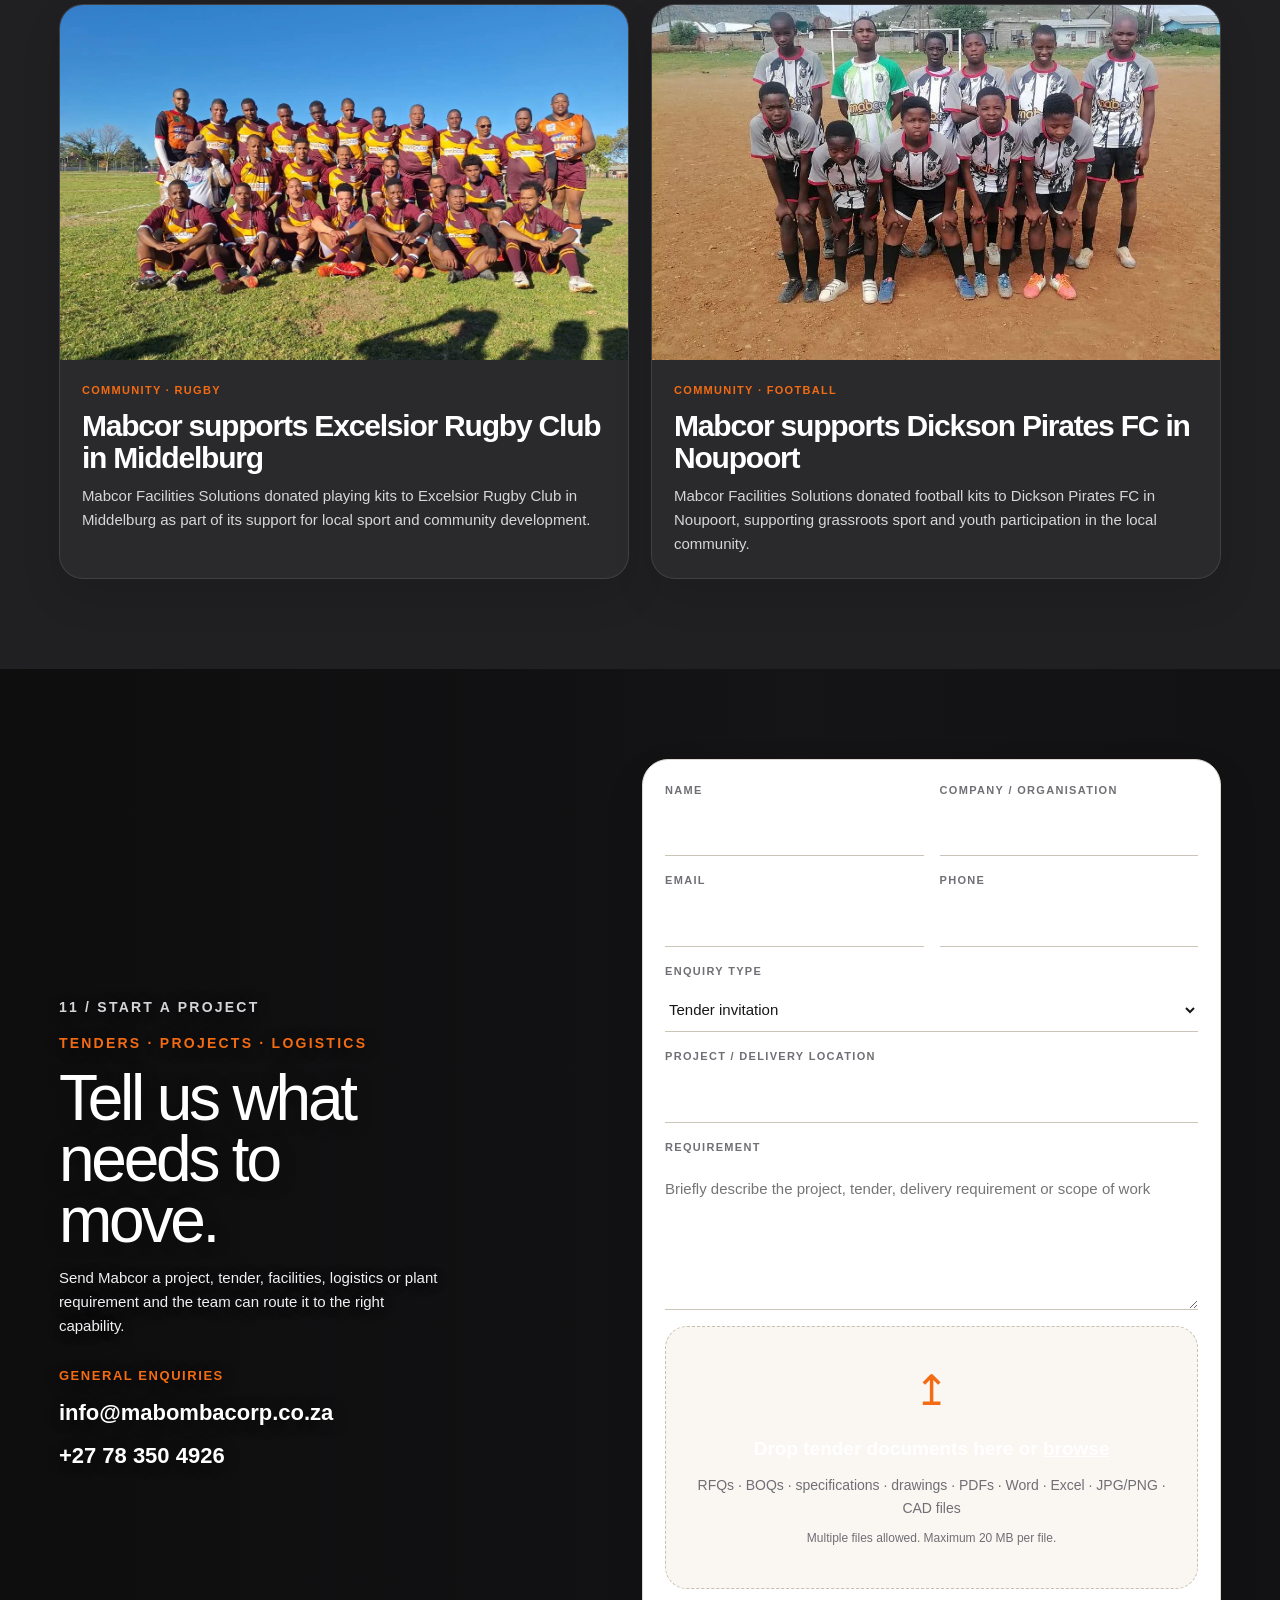
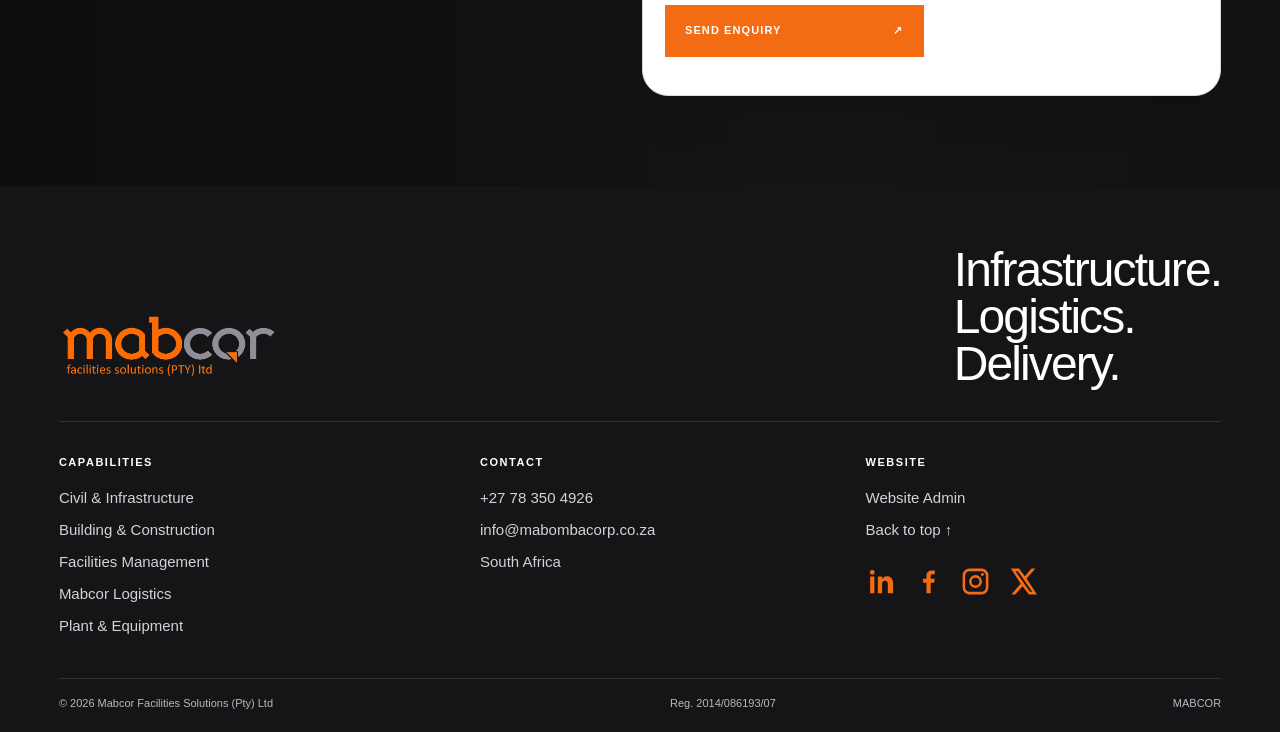
==== commit ecc69920: "Add files via upload" ====
--- a/index.html
+++ b/index.html
@@ -232,9 +232,24 @@
       </div>
     </section>
 
+    <section class="electrical-showcase" id="electrical-showcase">
+      <div class="electrical-showcase-bg media-slideshow" data-slot="electrical-feature-bg"><img class="active" src="assets/media/media-148.webp" alt="Mabcor electrical work"></div>
+      <div class="electrical-showcase-overlay"></div>
+      <div class="electrical-showcase-inner">
+        <figure class="electrical-showcase-thumb"><div class="media-slideshow" data-slot="electrical-feature-thumb"><img class="active" src="assets/media/media-156.webp" alt="Mabcor electrical field team"></div></figure>
+        <div class="electrical-showcase-copy">
+          <p class="section-index">08 / ELECTRICAL WORK</p>
+          <p class="eyebrow">POWER · RETICULATION · FIELD SERVICES</p>
+          <h2>Electrical capability<br>built for the field.</h2>
+          <p>Mabcor delivers practical electrical works across infrastructure, facilities and operating sites — from reticulation, cabling and lighting to elevated line work, distribution equipment, generators and maintenance support.</p>
+          <a class="text-link" href="#contact">Discuss Electrical Requirements <span>↗</span></a>
+        </div>
+      </div>
+    </section>
+
     <section class="credentials section-pad">
       <div class="section-head">
-        <div><p class="section-index">08 / CREDENTIALS</p><h2>Built on compliance.</h2></div>
+        <div><p class="section-index">09 / CREDENTIALS</p><h2>Built on compliance.</h2></div>
         <p>Current registration numbers and statuses will be published only after Mabcor confirms the latest supporting certificates.</p>
       </div>
       <div class="credential-grid">
@@ -248,7 +263,7 @@
 
 
     <section class="news section-pad" id="news">
-      <div class="section-head"><div><p class="section-index">09 / NEWS & COMMUNITY</p><h2>Part of the communities<br>where we work.</h2></div><p>Project delivery is only one part of Mabcor's presence. The company also supports local community initiatives, including sponsorship of local sports teams and playing kit.</p></div>
+      <div class="section-head"><div><p class="section-index">10 / NEWS & COMMUNITY</p><h2>Part of the communities<br>where we work.</h2></div><p>Project delivery is only one part of Mabcor's presence. The company also supports local community initiatives, including sponsorship of local sports teams and playing kit.</p></div>
       <div class="news-grid" id="newsGrid">
         <article class="news-card"><figure><img src="assets/media/media-110.webp" alt="Excelsior Rugby Club in Middelburg wearing Mabcor-sponsored kit"></figure><div class="news-copy"><span>COMMUNITY · RUGBY</span><h3>Mabcor supports Excelsior Rugby Club in Middelburg</h3><p>Mabcor Facilities Solutions donated playing kits to Excelsior Rugby Club in Middelburg as part of its support for local sport and community development.</p></div></article>
         <article class="news-card"><figure><img src="assets/media/media-131.webp" alt="Dickson Pirates FC in Noupoort wearing Mabcor-sponsored kit"></figure><div class="news-copy"><span>COMMUNITY · FOOTBALL</span><h3>Mabcor supports Dickson Pirates FC in Noupoort</h3><p>Mabcor Facilities Solutions donated football kits to Dickson Pirates FC in Noupoort, supporting grassroots sport and youth participation in the local community.</p></div></article>
@@ -257,7 +272,7 @@
 
     <section class="contact section-pad" id="contact" data-contact-background>
       <div class="contact-copy">
-        <p class="section-index">10 / START A PROJECT</p>
+        <p class="section-index">11 / START A PROJECT</p>
         <p class="eyebrow">TENDERS · PROJECTS · LOGISTICS</p>
         <h2>Tell us what needs to move.</h2>
         <p>Send Mabcor a project, tender, facilities, logistics or plant requirement and the team can route it to the right capability.</p>
--- a/styles.css
+++ b/styles.css
@@ -213,3 +213,62 @@
 /* V3.0.6 — background contact section + dynamic News */
 @media(max-width:1100px){.contact{grid-template-columns:minmax(280px,.8fr) minmax(440px,1.2fr);min-height:auto;align-items:start}.contact .contact-copy{grid-column:1}.contact .project-form{grid-column:2}}
 @media(max-width:760px){.contact{display:block;min-height:auto;background-position:center;padding-top:78px;padding-bottom:78px}.contact::before{background:rgba(12,12,13,.72)}.contact .contact-copy{margin-bottom:34px}.contact .project-form{width:100%}.news-grid{grid-template-columns:1fr}}
+
+/* V3.0.8 — mobile discipline rail fix */
+@media (max-width: 760px){
+  .discipline-rail{
+    position:relative;
+    height:auto;
+    display:grid;
+    grid-template-columns:repeat(2,minmax(0,1fr));
+    grid-auto-flow:row;
+    grid-auto-columns:auto;
+    padding:0;
+    overflow:hidden;
+  }
+  .discipline-rail span{
+    min-width:0;
+    min-height:52px;
+    padding:10px 8px;
+    text-align:center;
+    justify-content:center;
+    white-space:normal;
+    overflow-wrap:anywhere;
+    font-size:11px;
+    line-height:1.25;
+    letter-spacing:.09em;
+    border-right:1px solid rgba(255,255,255,.12);
+    border-bottom:1px solid rgba(255,255,255,.12);
+  }
+  .discipline-rail span:nth-child(2n){border-right:0}
+  .discipline-rail span:nth-last-child(-n+2){border-bottom:0}
+}
+
+/* V3.0.9 — keep hero slideshow controls above the mobile discipline rail */
+@media (max-width: 760px){
+  .hero-control{
+    bottom:184px;
+    right:var(--pad);
+    z-index:5;
+  }
+}
+
+
+/* V3.0.13 — dedicated Electrical Work showcase */
+.electrical-showcase{position:relative;isolation:isolate;min-height:860px;overflow:hidden;background:#151516;color:#fff;display:flex;align-items:center}
+.electrical-showcase-bg{position:absolute;inset:0;z-index:-3;width:100%;height:100%;background:#18181a}
+.electrical-showcase-bg .media-dots{left:auto;right:var(--pad);bottom:28px}
+.electrical-showcase-overlay{position:absolute;inset:0;z-index:-2;background:linear-gradient(90deg,rgba(12,12,13,.54) 0%,rgba(12,12,13,.52) 30%,rgba(12,12,13,.70) 53%,rgba(12,12,13,.88) 100%)}
+.electrical-showcase-inner{width:100%;max-width:var(--max);margin:0 auto;padding:110px var(--pad);display:grid;grid-template-columns:minmax(360px,.9fr) minmax(460px,1.1fr);gap:clamp(55px,7vw,120px);align-items:center}
+.electrical-showcase-thumb{margin:0;position:relative;min-height:600px;border-radius:28px;overflow:hidden;border:1px solid rgba(255,255,255,.28);box-shadow:0 28px 70px rgba(0,0,0,.35)}
+.electrical-showcase-thumb>.media-slideshow{position:absolute;inset:0;width:100%;height:100%}
+.electrical-showcase-thumb .media-dots{display:none}
+.electrical-showcase-copy{max-width:690px;justify-self:end;text-shadow:0 2px 20px rgba(0,0,0,.28)}
+.electrical-showcase-copy .section-index{color:#ddd;margin-bottom:28px}
+.electrical-showcase-copy .eyebrow{color:var(--orange);font-size:15px;margin-bottom:22px}
+.electrical-showcase-copy h2{font-size:clamp(58px,5.9vw,94px);line-height:.93;letter-spacing:-.055em;font-weight:500;margin:0 0 30px}
+.electrical-showcase-copy>p:not(.section-index,.eyebrow){font-size:19px;line-height:1.68;color:#eee;max-width:650px}
+.electrical-showcase-copy .text-link{display:inline-flex;align-items:center;gap:14px;margin-top:20px;color:var(--orange);font-size:15px;font-weight:700;text-transform:uppercase;letter-spacing:.09em}
+.electrical-showcase-copy .text-link:hover{color:var(--orange2)}
+@media(max-width:980px){.electrical-showcase-inner{grid-template-columns:minmax(280px,.8fr) 1.2fr;gap:40px}.electrical-showcase-thumb{min-height:500px}}
+@media(max-width:760px){.electrical-showcase{min-height:auto}.electrical-showcase-overlay{background:rgba(12,12,13,.72)}.electrical-showcase-inner{display:flex;flex-direction:column;padding:80px var(--pad);gap:34px;align-items:stretch}.electrical-showcase-thumb{width:100%;min-height:430px;order:1}.electrical-showcase-copy{order:2;justify-self:auto;max-width:none}.electrical-showcase-copy h2{font-size:clamp(50px,13vw,72px)}.electrical-showcase-copy>p:not(.section-index,.eyebrow){font-size:17px}.electrical-showcase-bg .media-dots{right:20px;bottom:20px}}
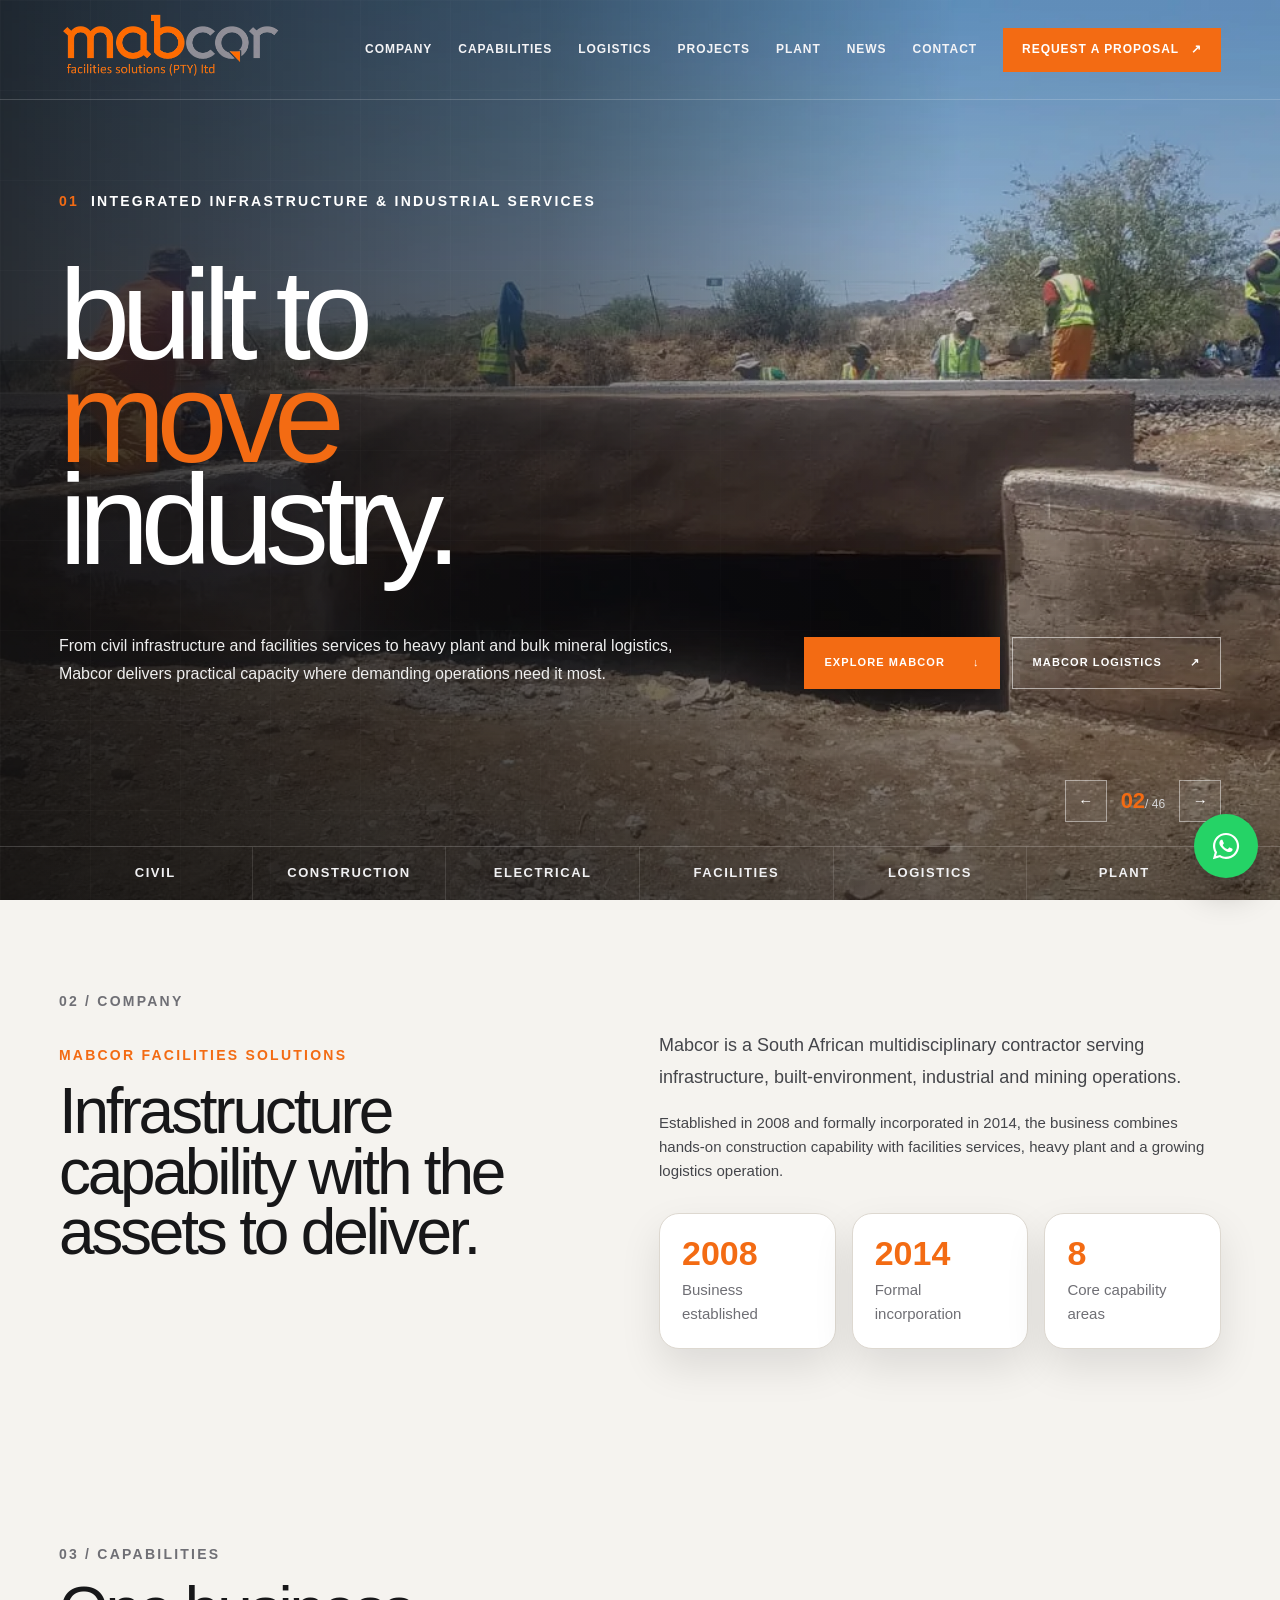
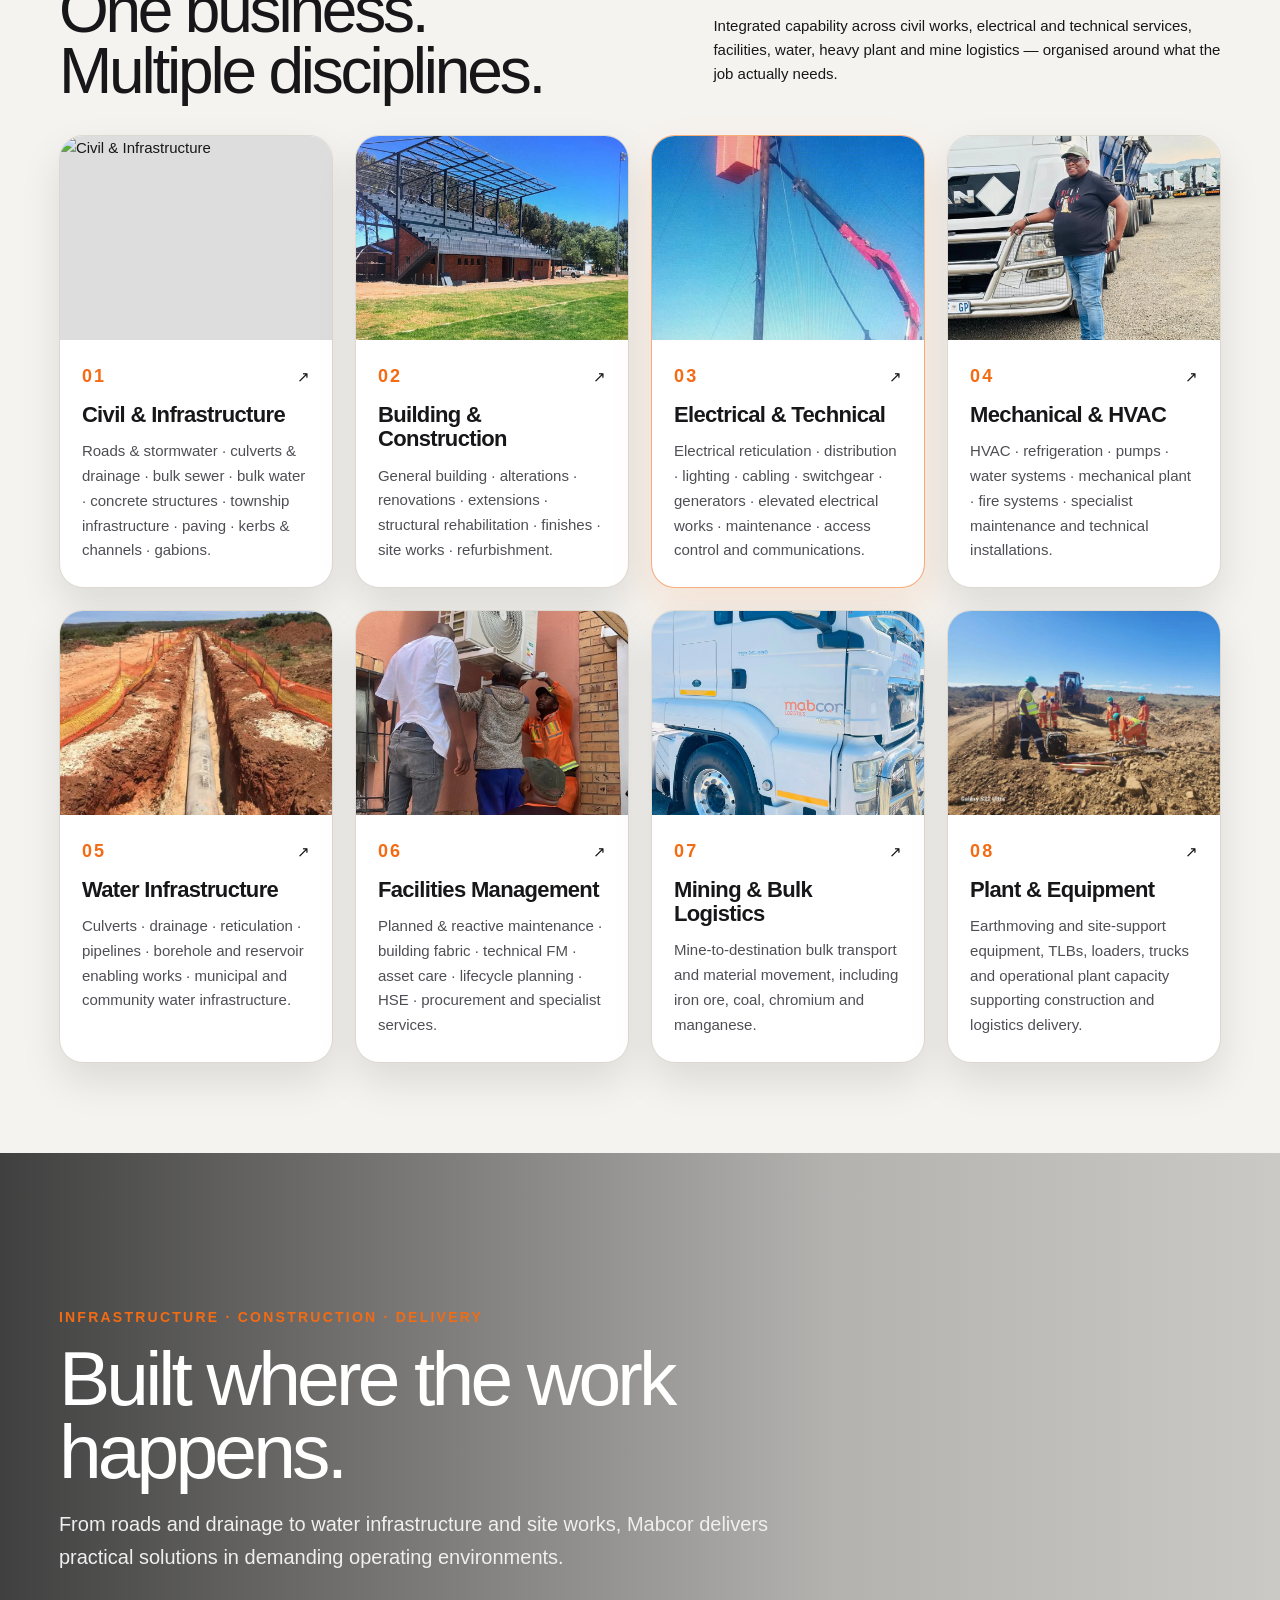
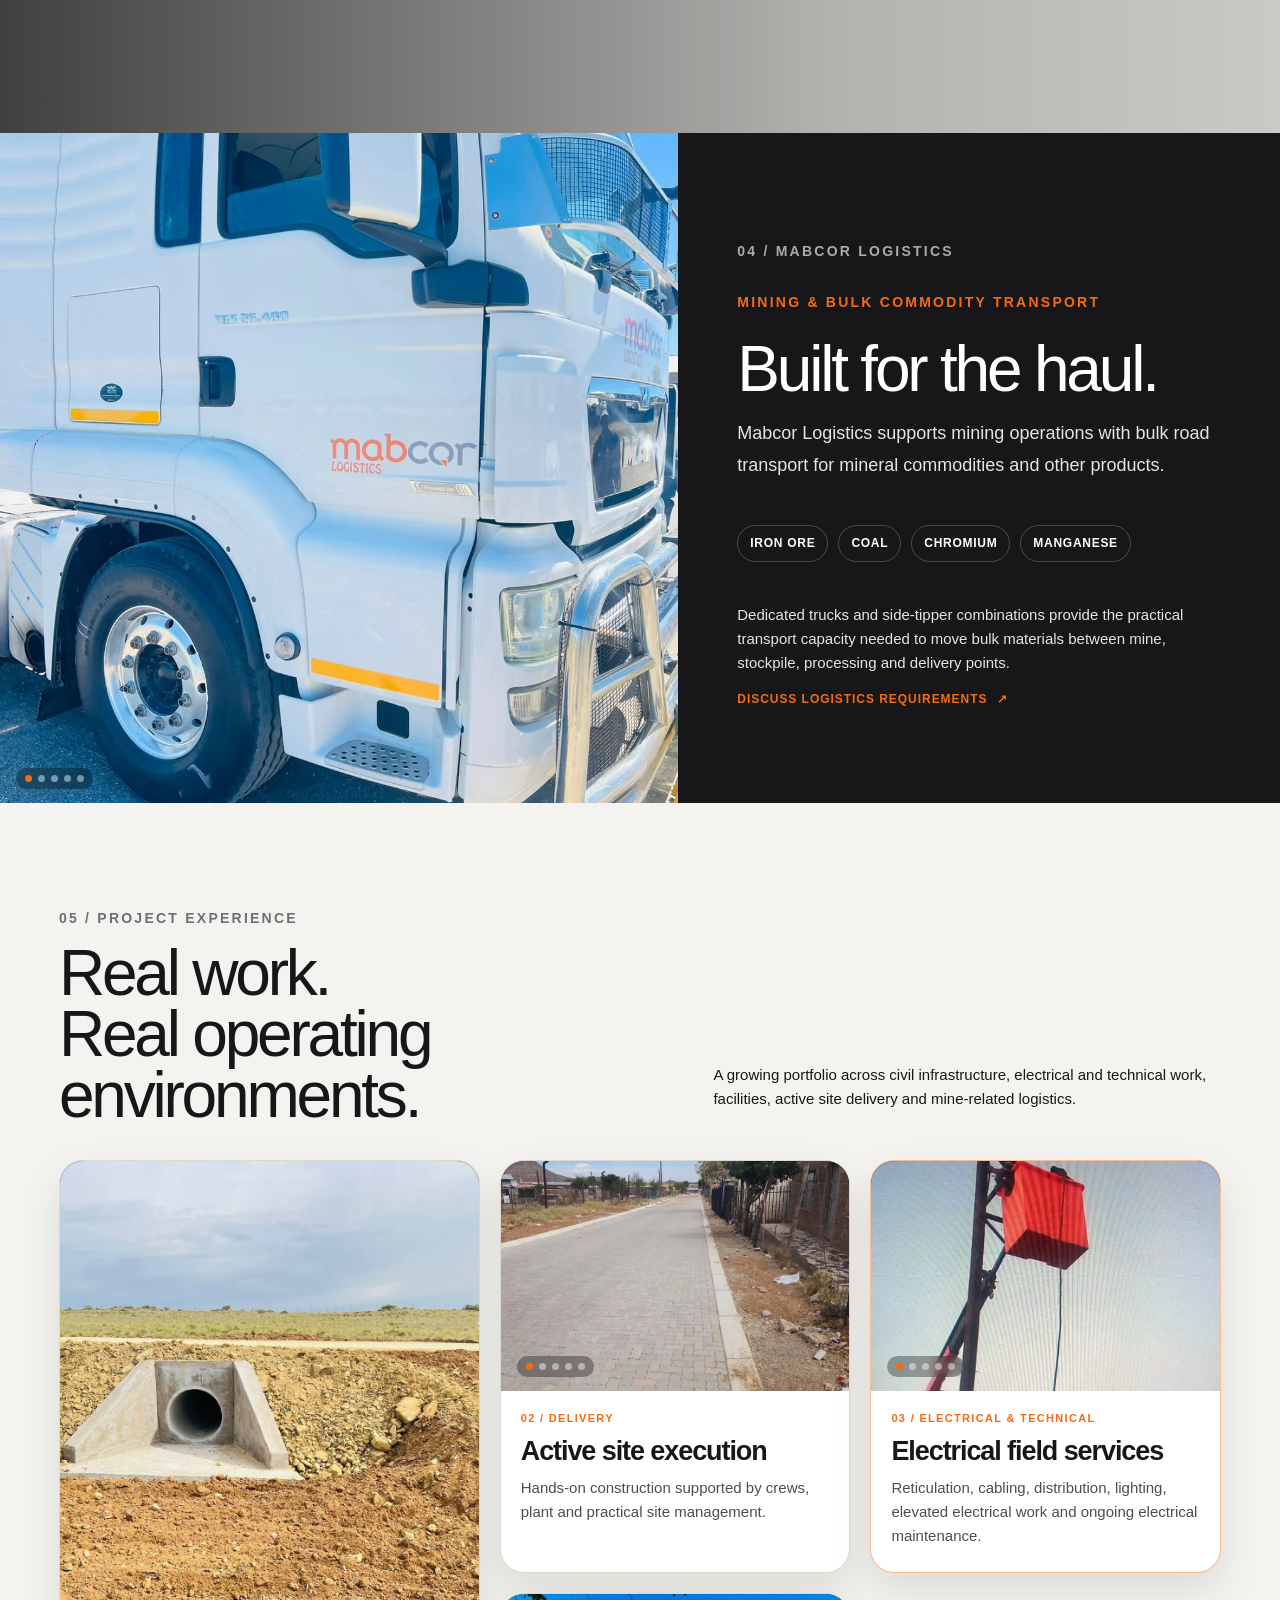
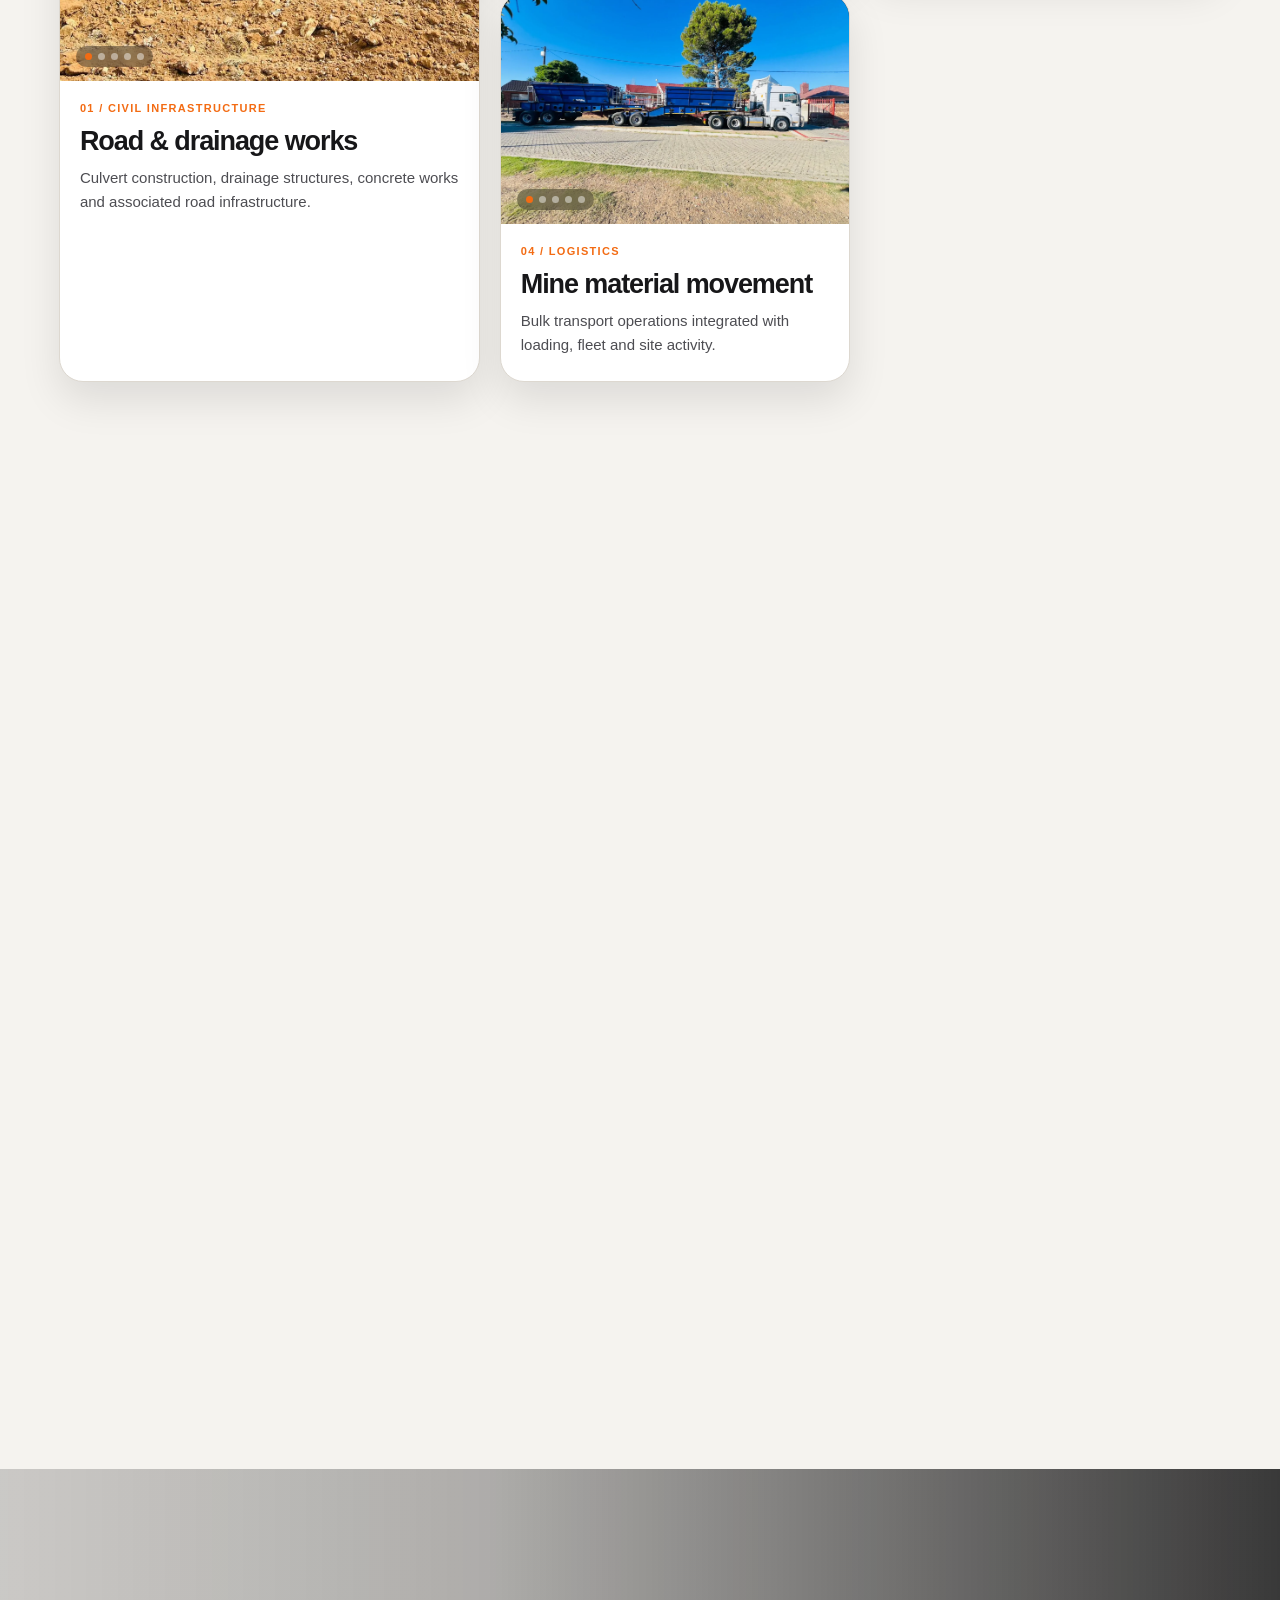
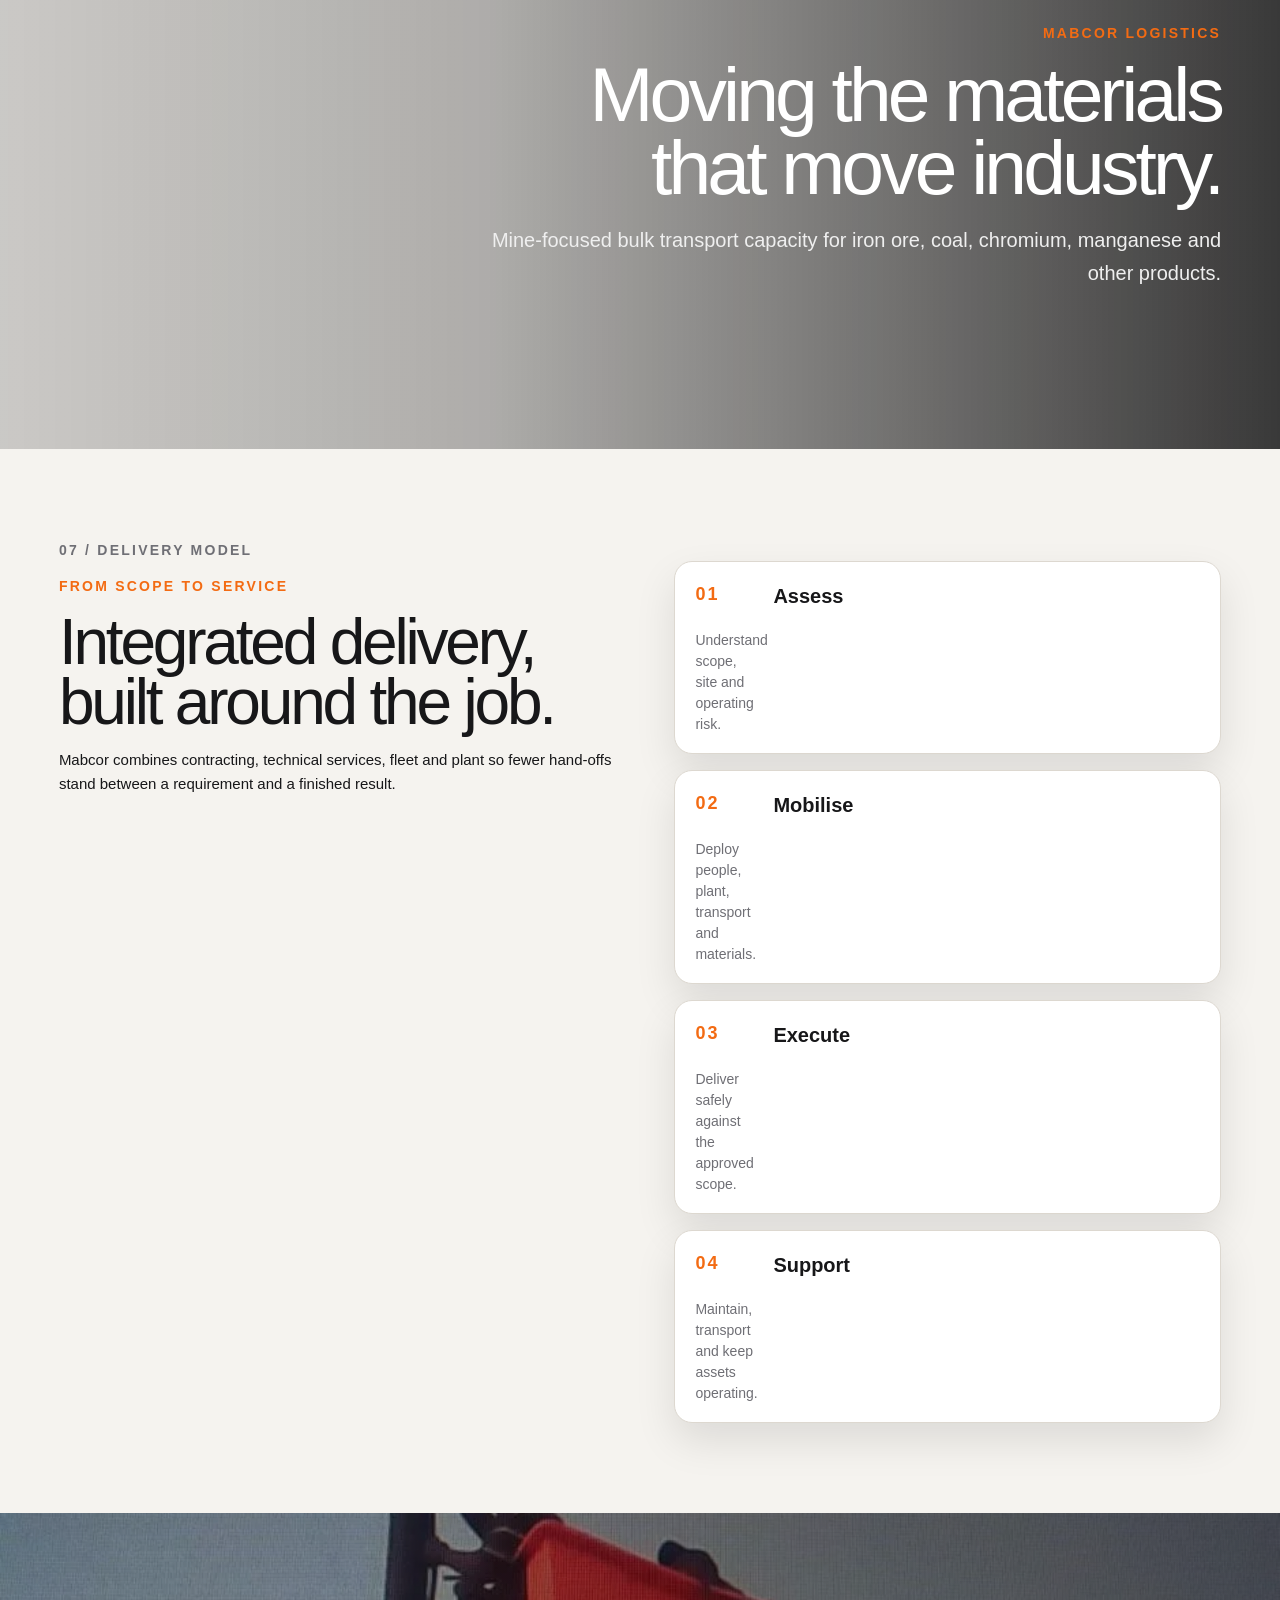
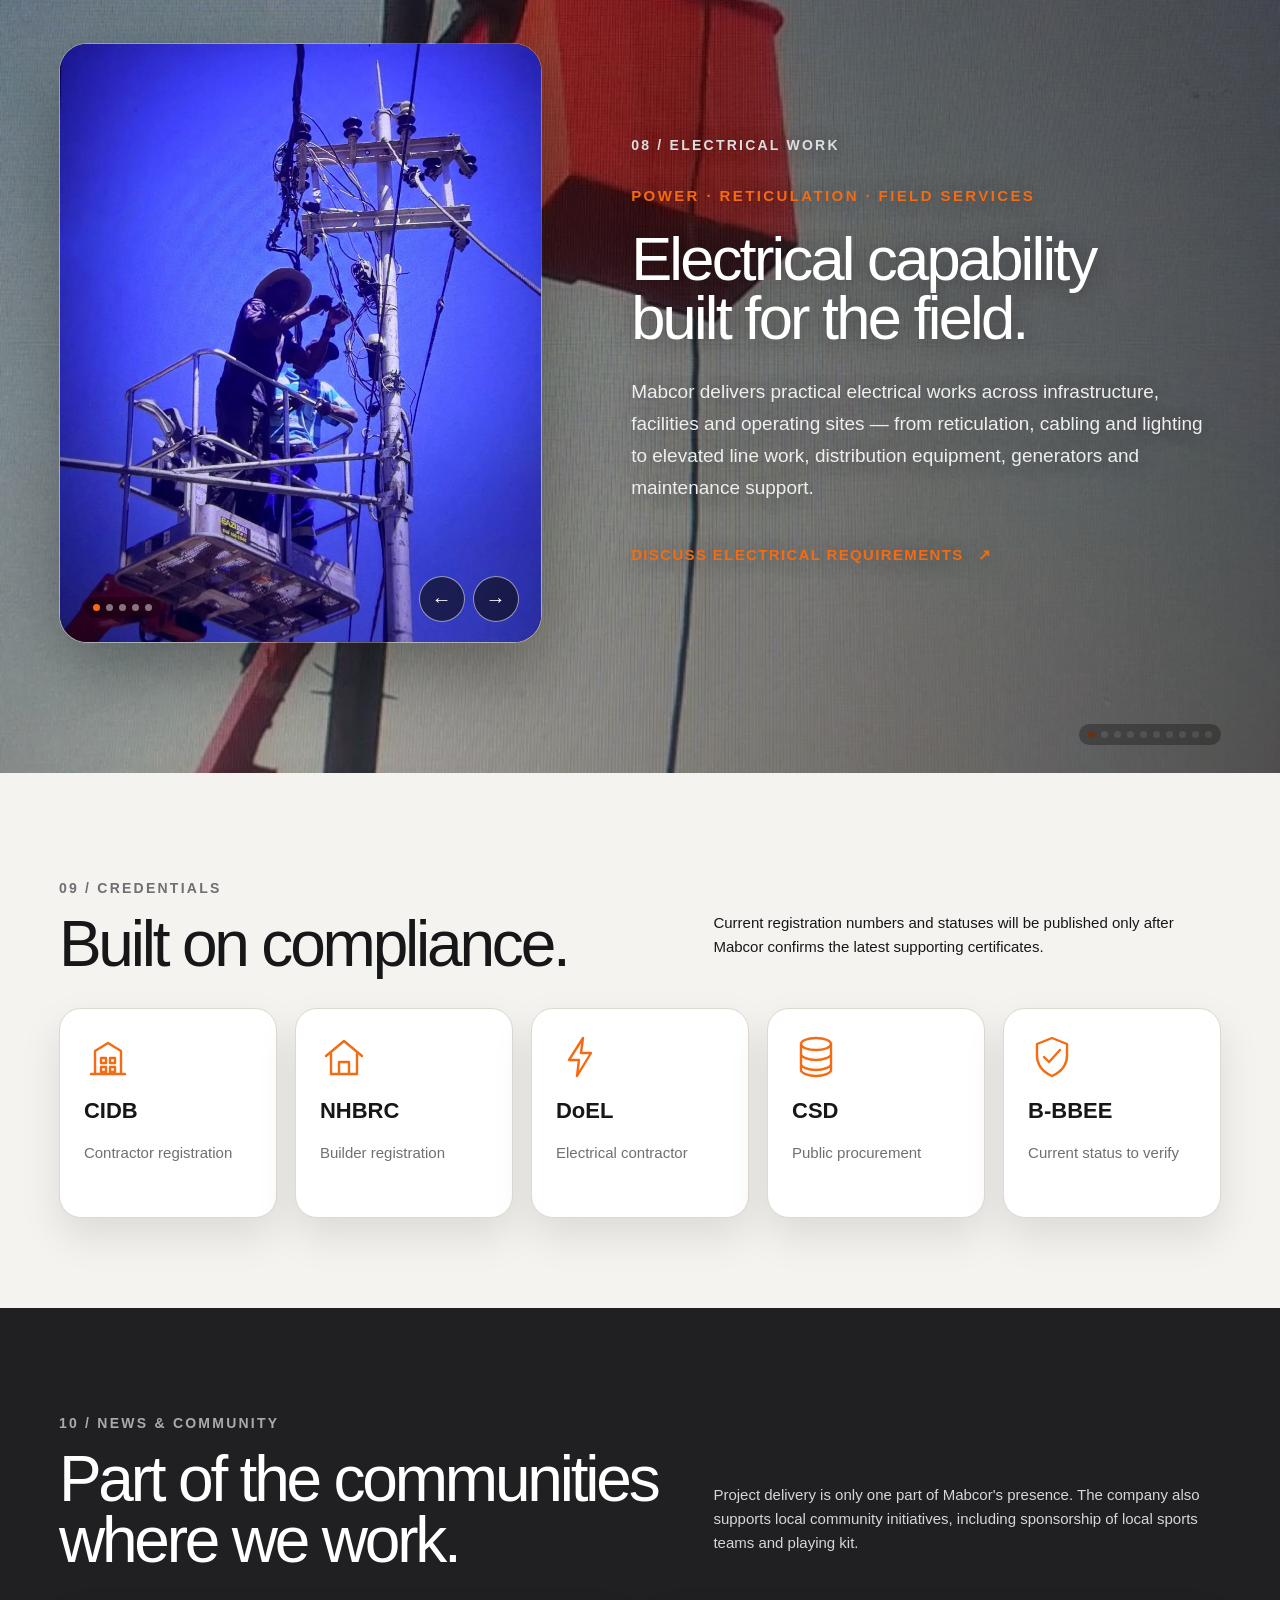
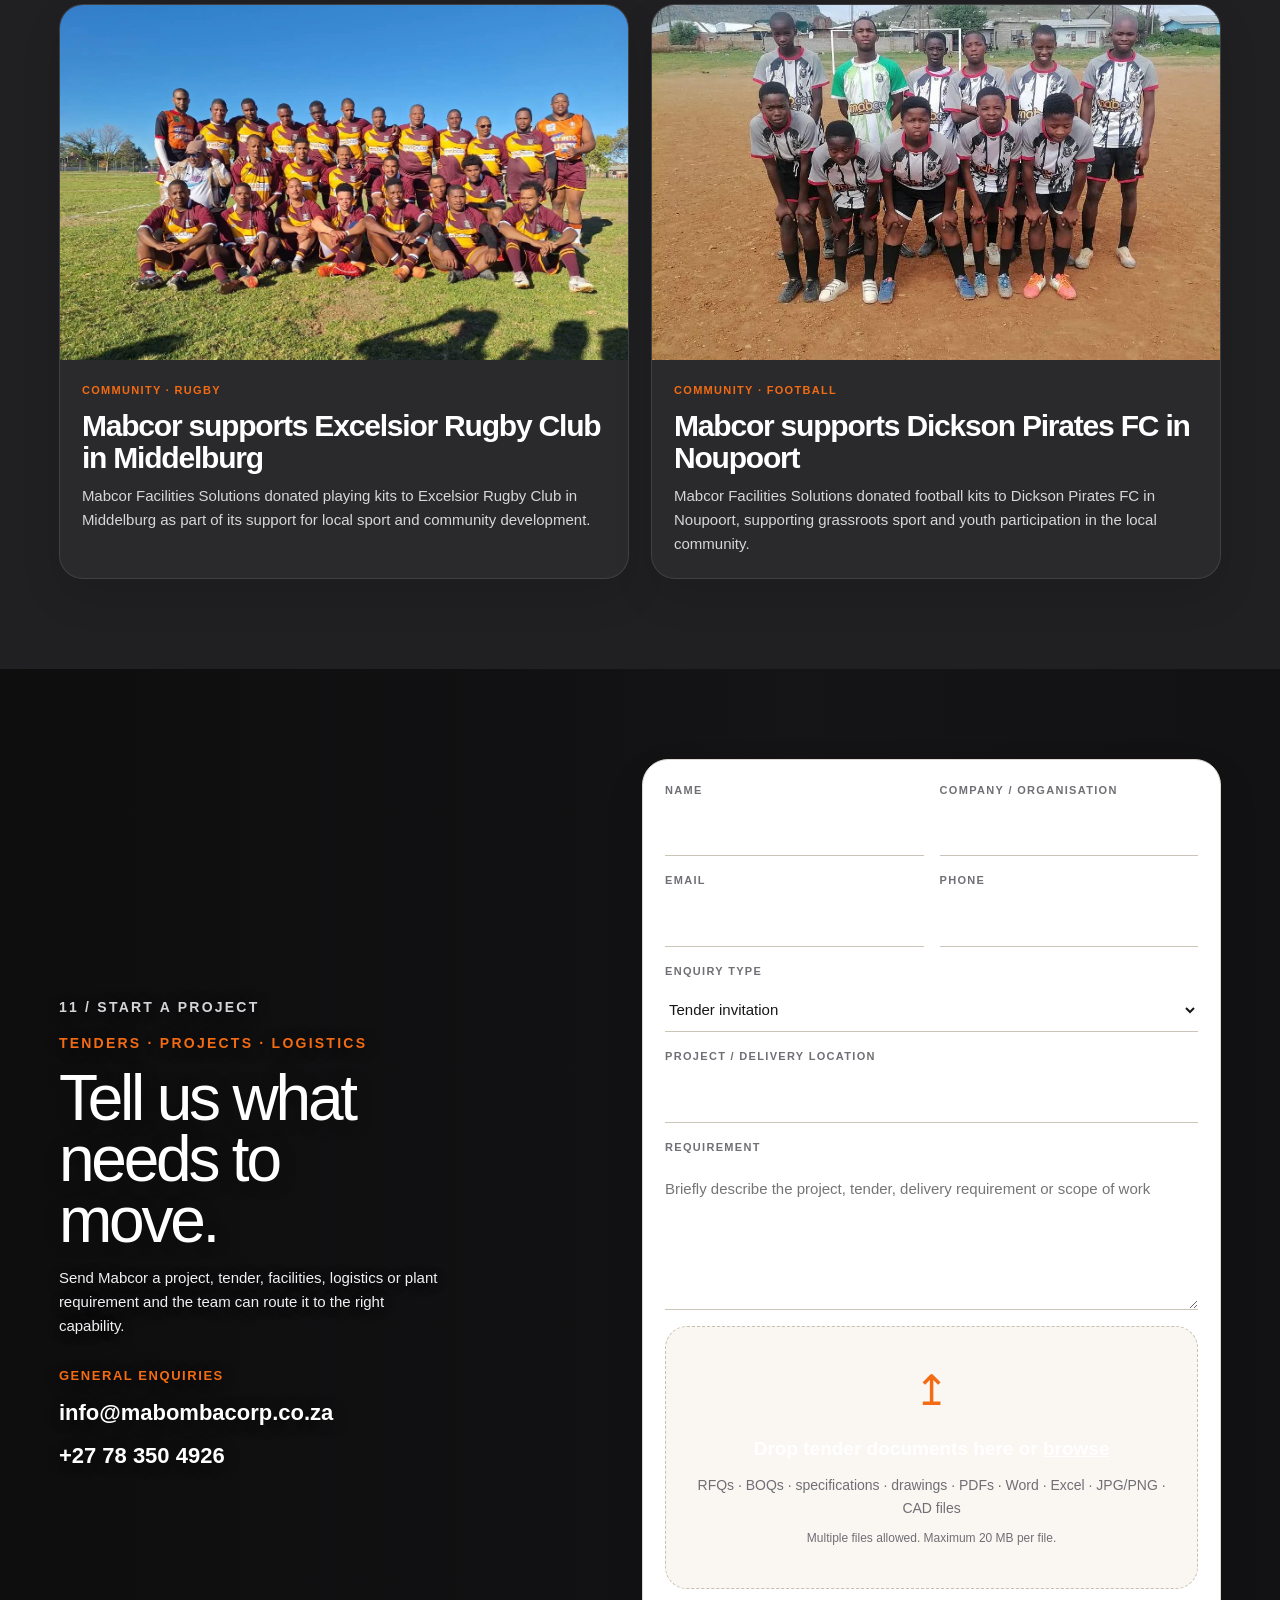
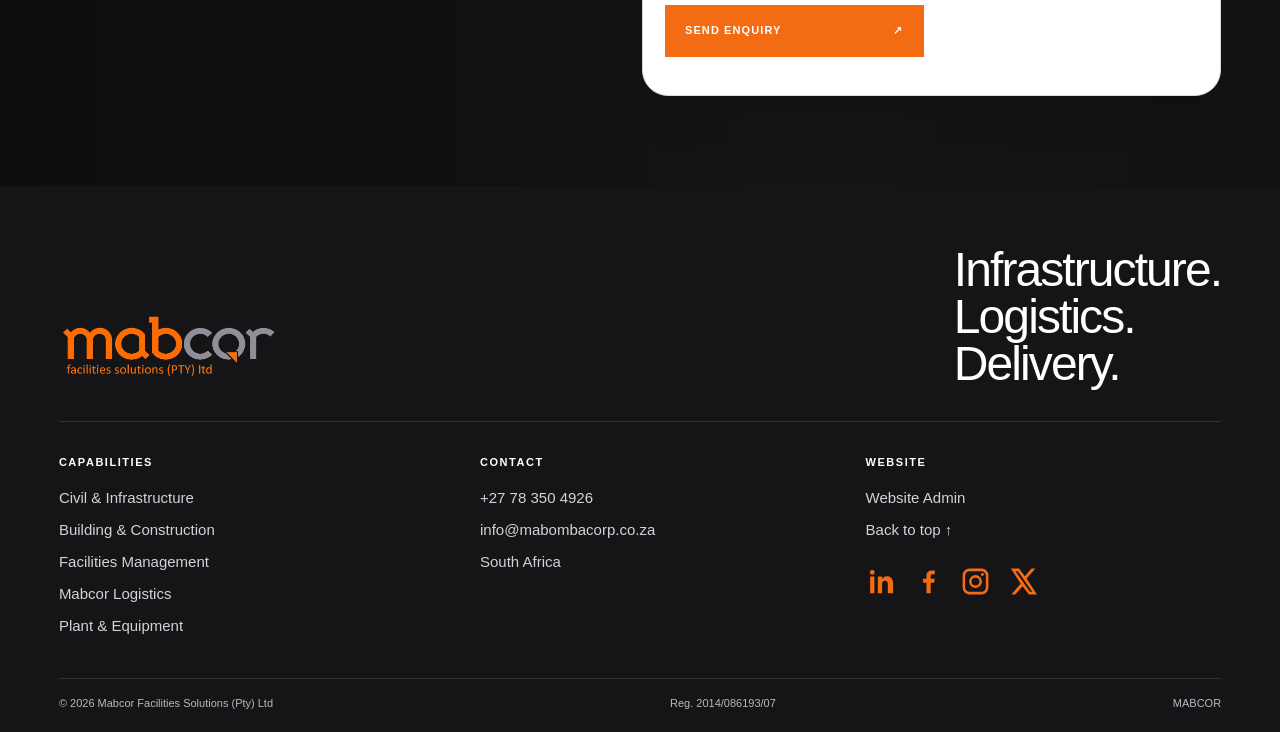
==== commit 60248d99: "Add files via upload" ====
--- a/index.html
+++ b/index.html
@@ -236,7 +236,13 @@
       <div class="electrical-showcase-bg media-slideshow" data-slot="electrical-feature-bg"><img class="active" src="assets/media/media-148.webp" alt="Mabcor electrical work"></div>
       <div class="electrical-showcase-overlay"></div>
       <div class="electrical-showcase-inner">
-        <figure class="electrical-showcase-thumb"><div class="media-slideshow" data-slot="electrical-feature-thumb"><img class="active" src="assets/media/media-156.webp" alt="Mabcor electrical field team"></div></figure>
+        <figure class="electrical-showcase-thumb">
+          <div class="media-slideshow" data-slot="electrical-feature-thumb"><img class="active" src="assets/media/media-156.webp" alt="Mabcor electrical field team"></div>
+          <div class="electrical-thumb-controls" aria-label="Electrical thumbnail slideshow controls">
+            <button type="button" class="electrical-thumb-prev" aria-label="Previous electrical image">←</button>
+            <button type="button" class="electrical-thumb-next" aria-label="Next electrical image">→</button>
+          </div>
+        </figure>
         <div class="electrical-showcase-copy">
           <p class="section-index">08 / ELECTRICAL WORK</p>
           <p class="eyebrow">POWER · RETICULATION · FIELD SERVICES</p>
--- a/styles.css
+++ b/styles.css
@@ -258,17 +258,20 @@
 .electrical-showcase{position:relative;isolation:isolate;min-height:860px;overflow:hidden;background:#151516;color:#fff;display:flex;align-items:center}
 .electrical-showcase-bg{position:absolute;inset:0;z-index:-3;width:100%;height:100%;background:#18181a}
 .electrical-showcase-bg .media-dots{left:auto;right:var(--pad);bottom:28px}
-.electrical-showcase-overlay{position:absolute;inset:0;z-index:-2;background:linear-gradient(90deg,rgba(12,12,13,.54) 0%,rgba(12,12,13,.52) 30%,rgba(12,12,13,.70) 53%,rgba(12,12,13,.88) 100%)}
+.electrical-showcase-overlay{position:absolute;inset:0;z-index:-2;background:linear-gradient(90deg,rgba(12,12,13,.34) 0%,rgba(12,12,13,.32) 30%,rgba(12,12,13,.48) 56%,rgba(12,12,13,.66) 100%)}
 .electrical-showcase-inner{width:100%;max-width:var(--max);margin:0 auto;padding:110px var(--pad);display:grid;grid-template-columns:minmax(360px,.9fr) minmax(460px,1.1fr);gap:clamp(55px,7vw,120px);align-items:center}
 .electrical-showcase-thumb{margin:0;position:relative;min-height:600px;border-radius:28px;overflow:hidden;border:1px solid rgba(255,255,255,.28);box-shadow:0 28px 70px rgba(0,0,0,.35)}
 .electrical-showcase-thumb>.media-slideshow{position:absolute;inset:0;width:100%;height:100%}
-.electrical-showcase-thumb .media-dots{display:none}
-.electrical-showcase-copy{max-width:690px;justify-self:end;text-shadow:0 2px 20px rgba(0,0,0,.28)}
+.electrical-showcase-thumb .media-dots{left:24px;right:auto;bottom:24px}
+.electrical-thumb-controls{position:absolute;z-index:5;right:22px;bottom:20px;display:flex;gap:8px}
+.electrical-thumb-controls button{width:46px;height:46px;border:1px solid rgba(255,255,255,.55);border-radius:50%;background:rgba(12,12,13,.62);color:#fff;font-size:20px;cursor:pointer;backdrop-filter:blur(8px);transition:.2s}
+.electrical-thumb-controls button:hover{background:var(--orange);border-color:var(--orange);transform:translateY(-1px)}
+.electrical-showcase-copy{max-width:620px;justify-self:start;text-align:left;text-shadow:0 2px 20px rgba(0,0,0,.34)}
 .electrical-showcase-copy .section-index{color:#ddd;margin-bottom:28px}
 .electrical-showcase-copy .eyebrow{color:var(--orange);font-size:15px;margin-bottom:22px}
-.electrical-showcase-copy h2{font-size:clamp(58px,5.9vw,94px);line-height:.93;letter-spacing:-.055em;font-weight:500;margin:0 0 30px}
+.electrical-showcase-copy h2{font-size:clamp(48px,4.8vw,76px);line-height:.96;letter-spacing:-.045em;font-weight:500;margin:0 0 28px}
 .electrical-showcase-copy>p:not(.section-index,.eyebrow){font-size:19px;line-height:1.68;color:#eee;max-width:650px}
 .electrical-showcase-copy .text-link{display:inline-flex;align-items:center;gap:14px;margin-top:20px;color:var(--orange);font-size:15px;font-weight:700;text-transform:uppercase;letter-spacing:.09em}
 .electrical-showcase-copy .text-link:hover{color:var(--orange2)}
 @media(max-width:980px){.electrical-showcase-inner{grid-template-columns:minmax(280px,.8fr) 1.2fr;gap:40px}.electrical-showcase-thumb{min-height:500px}}
-@media(max-width:760px){.electrical-showcase{min-height:auto}.electrical-showcase-overlay{background:rgba(12,12,13,.72)}.electrical-showcase-inner{display:flex;flex-direction:column;padding:80px var(--pad);gap:34px;align-items:stretch}.electrical-showcase-thumb{width:100%;min-height:430px;order:1}.electrical-showcase-copy{order:2;justify-self:auto;max-width:none}.electrical-showcase-copy h2{font-size:clamp(50px,13vw,72px)}.electrical-showcase-copy>p:not(.section-index,.eyebrow){font-size:17px}.electrical-showcase-bg .media-dots{right:20px;bottom:20px}}
+@media(max-width:760px){.electrical-showcase{min-height:auto}.electrical-showcase-overlay{background:rgba(12,12,13,.58)}.electrical-showcase-inner{display:flex;flex-direction:column;padding:80px var(--pad);gap:34px;align-items:stretch}.electrical-showcase-thumb{width:100%;min-height:430px;order:1}.electrical-showcase-copy{order:2;justify-self:auto;max-width:none;text-align:left}.electrical-showcase-copy h2{font-size:clamp(42px,11vw,60px)}.electrical-showcase-copy>p:not(.section-index,.eyebrow){font-size:17px}.electrical-showcase-bg .media-dots{right:20px;bottom:20px}.electrical-thumb-controls{right:16px;bottom:16px}.electrical-thumb-controls button{width:42px;height:42px}}
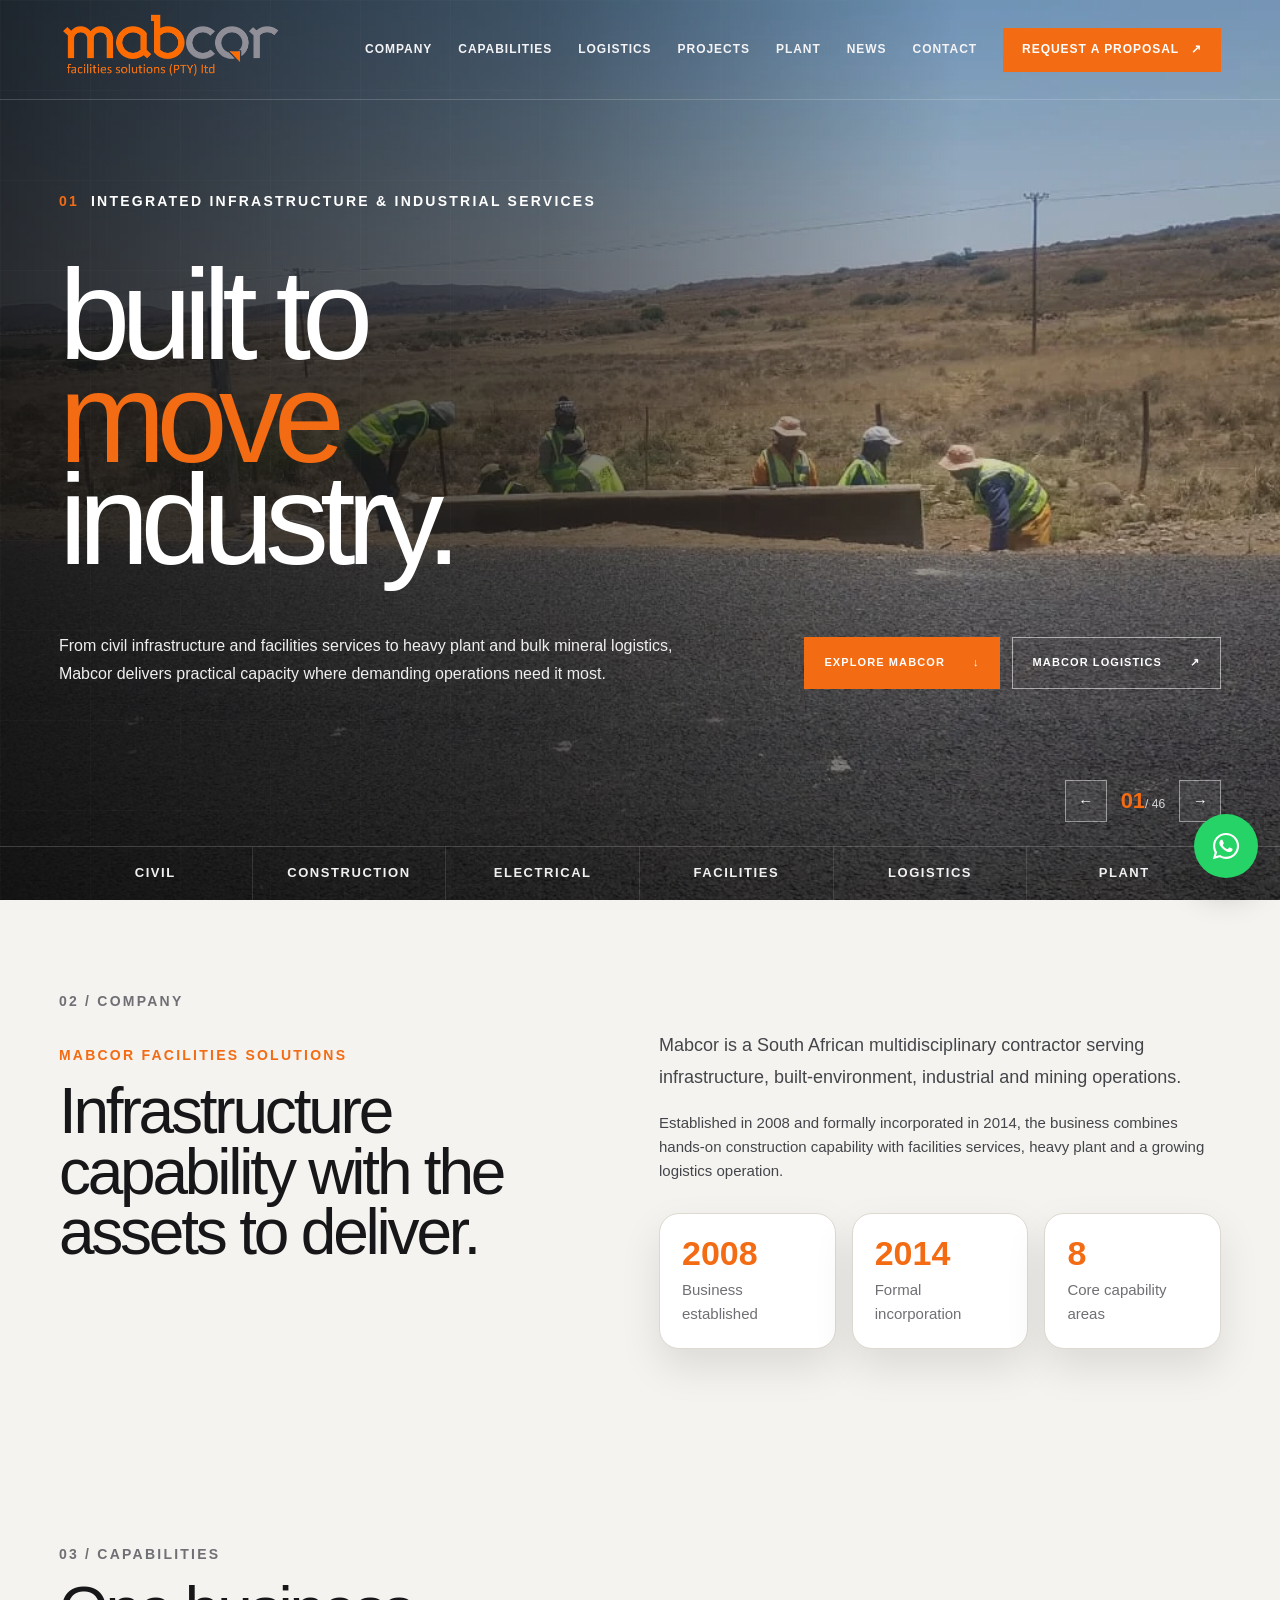
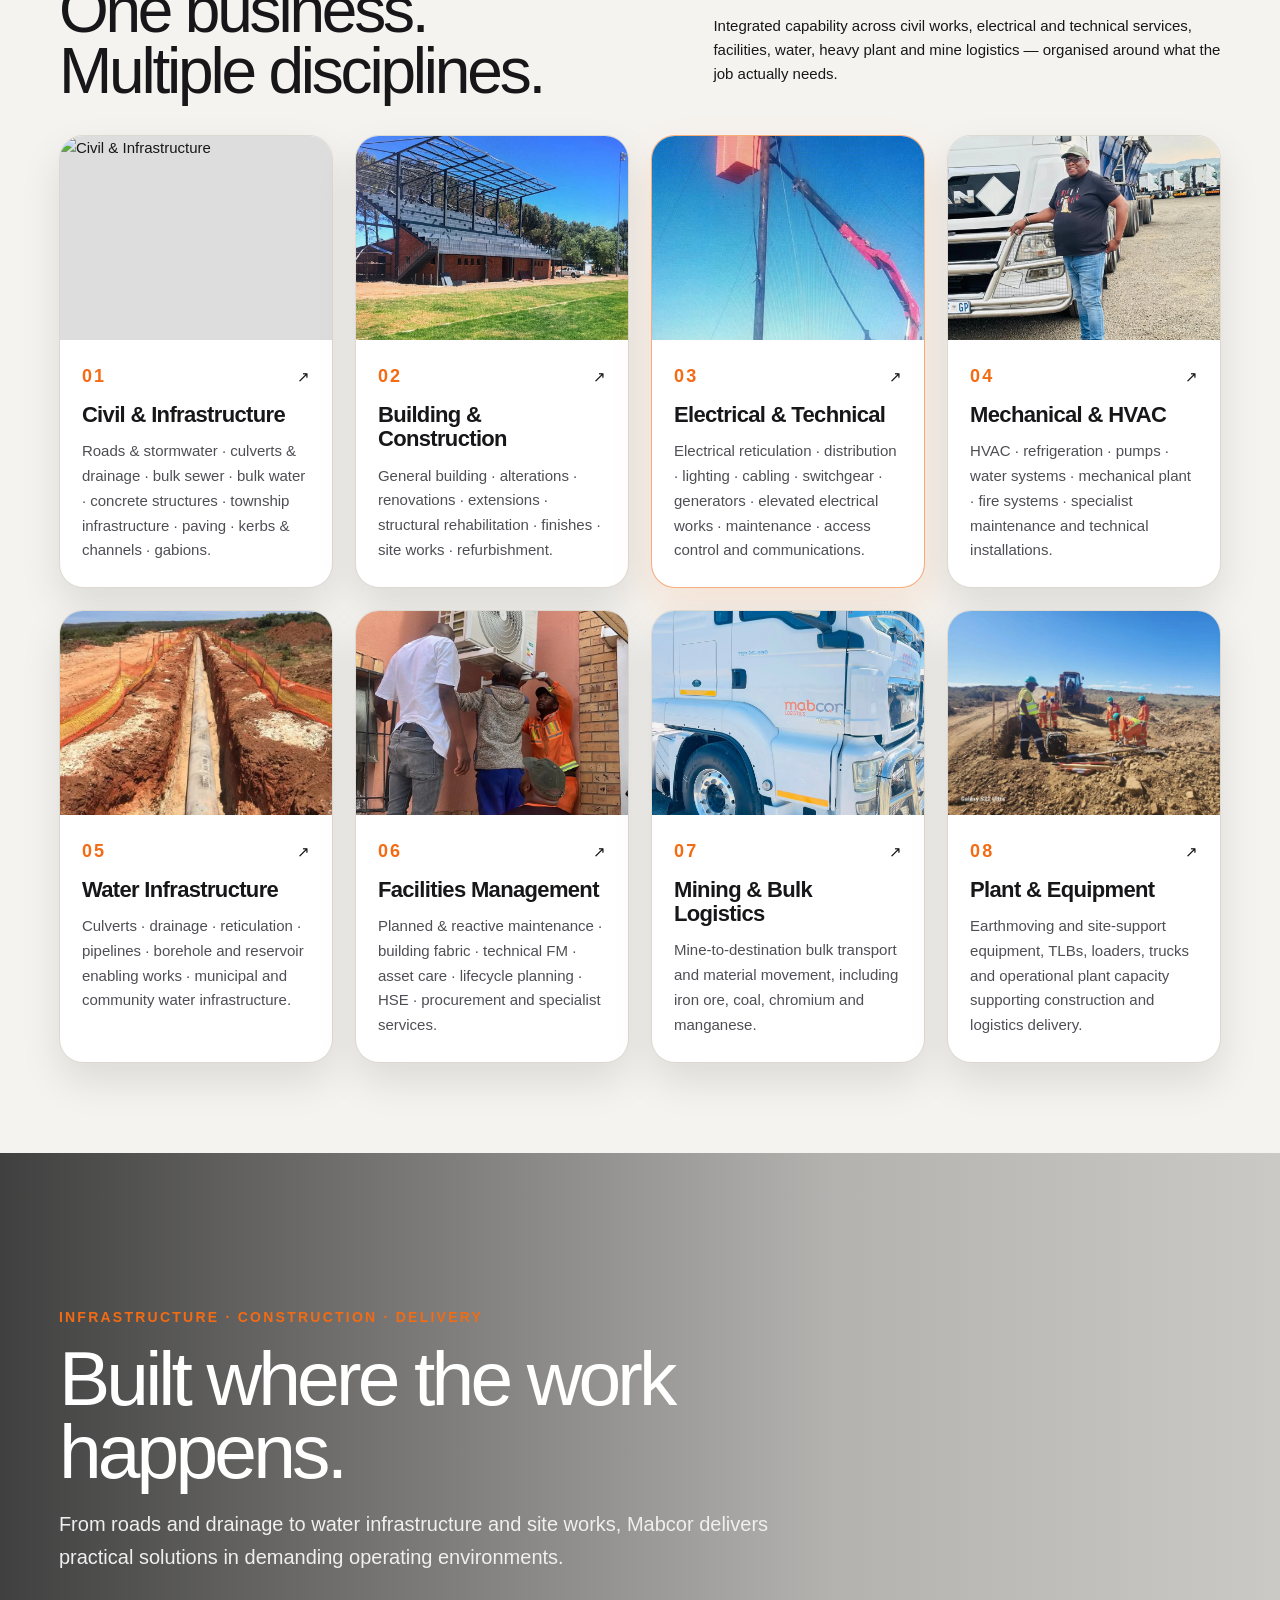
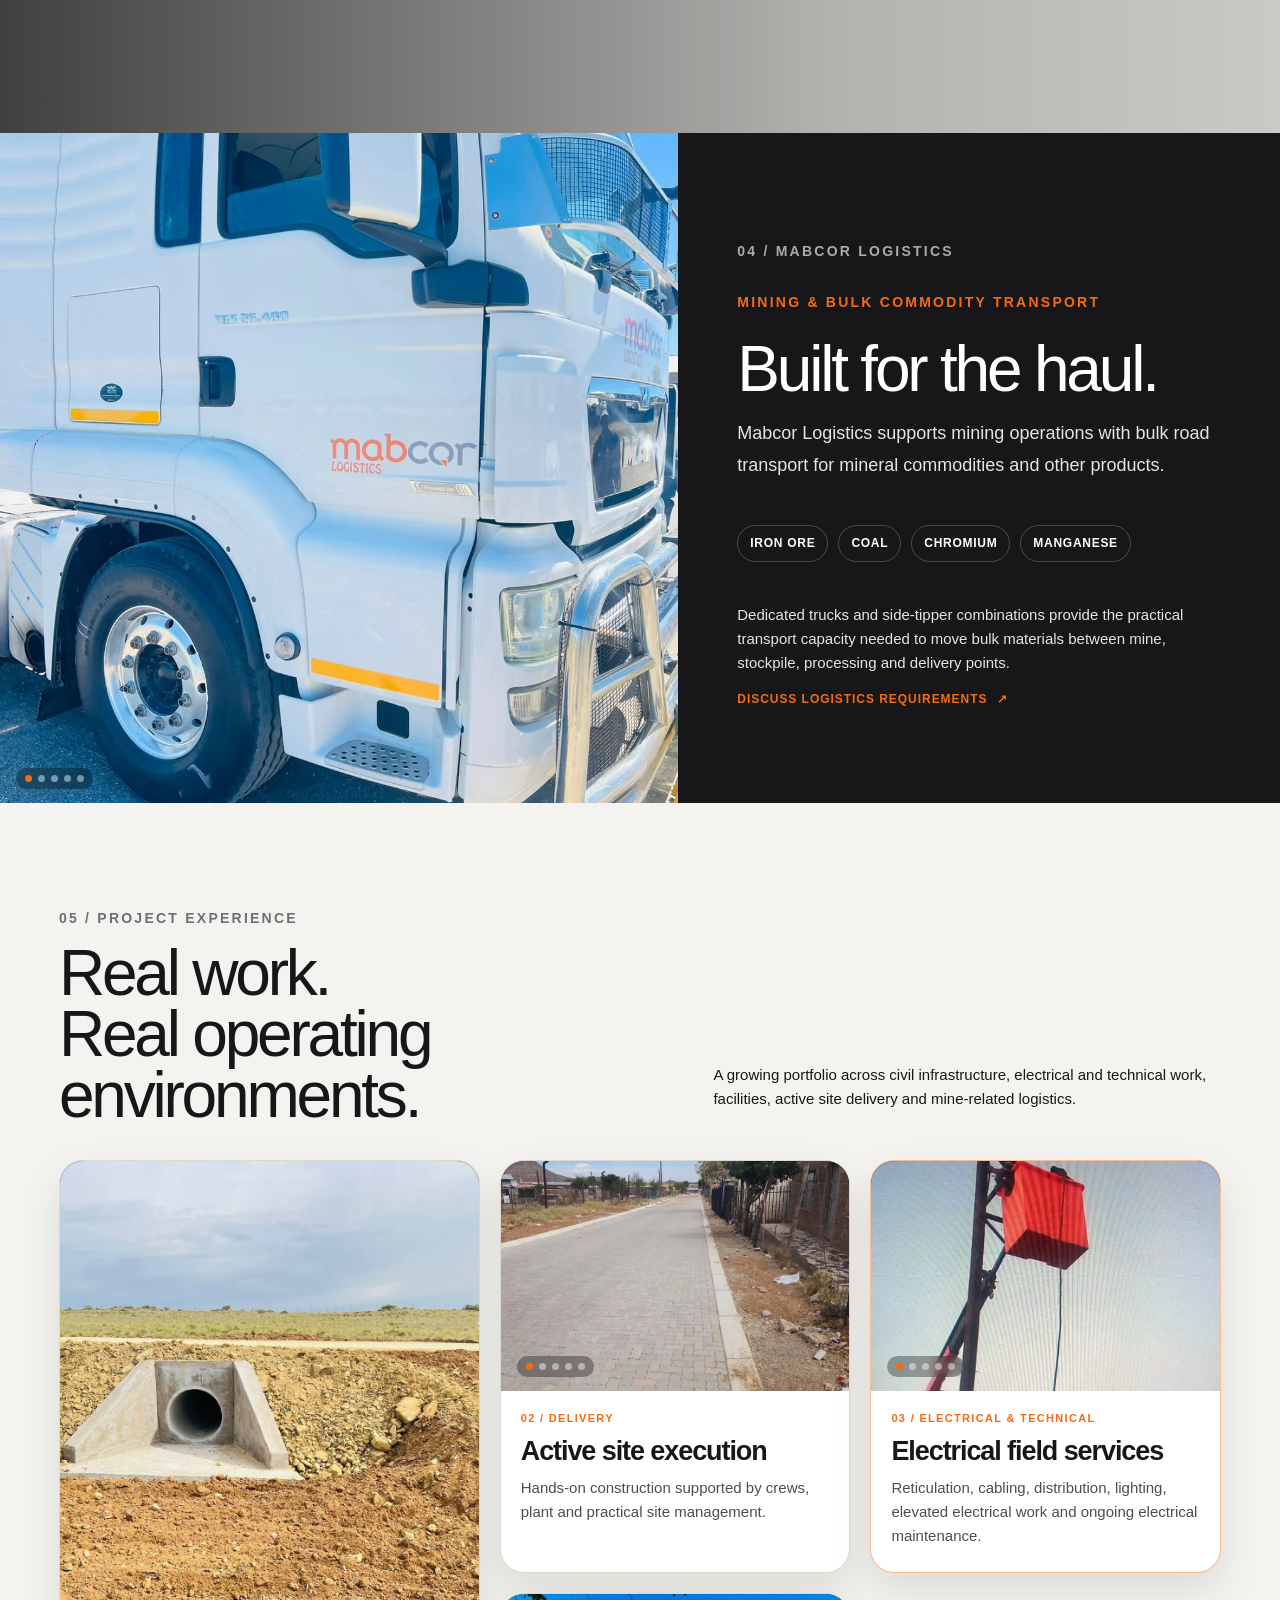
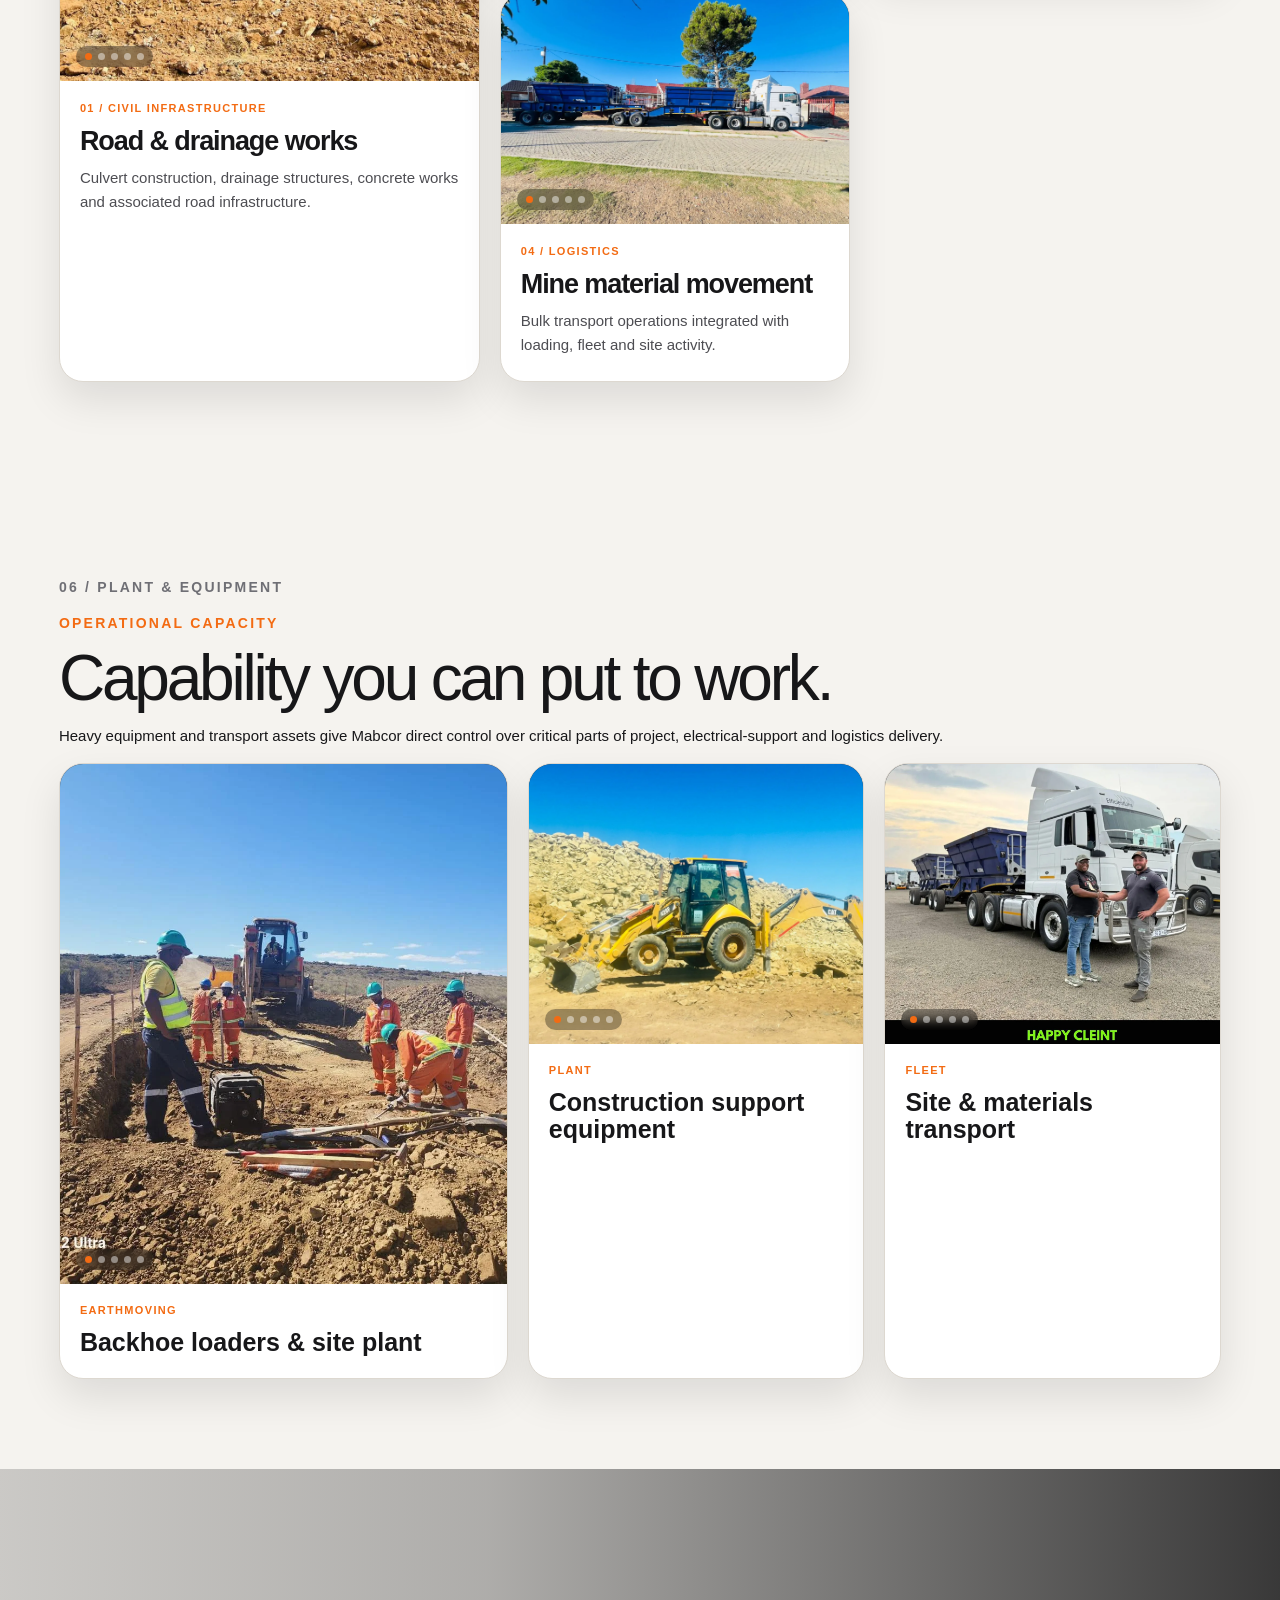
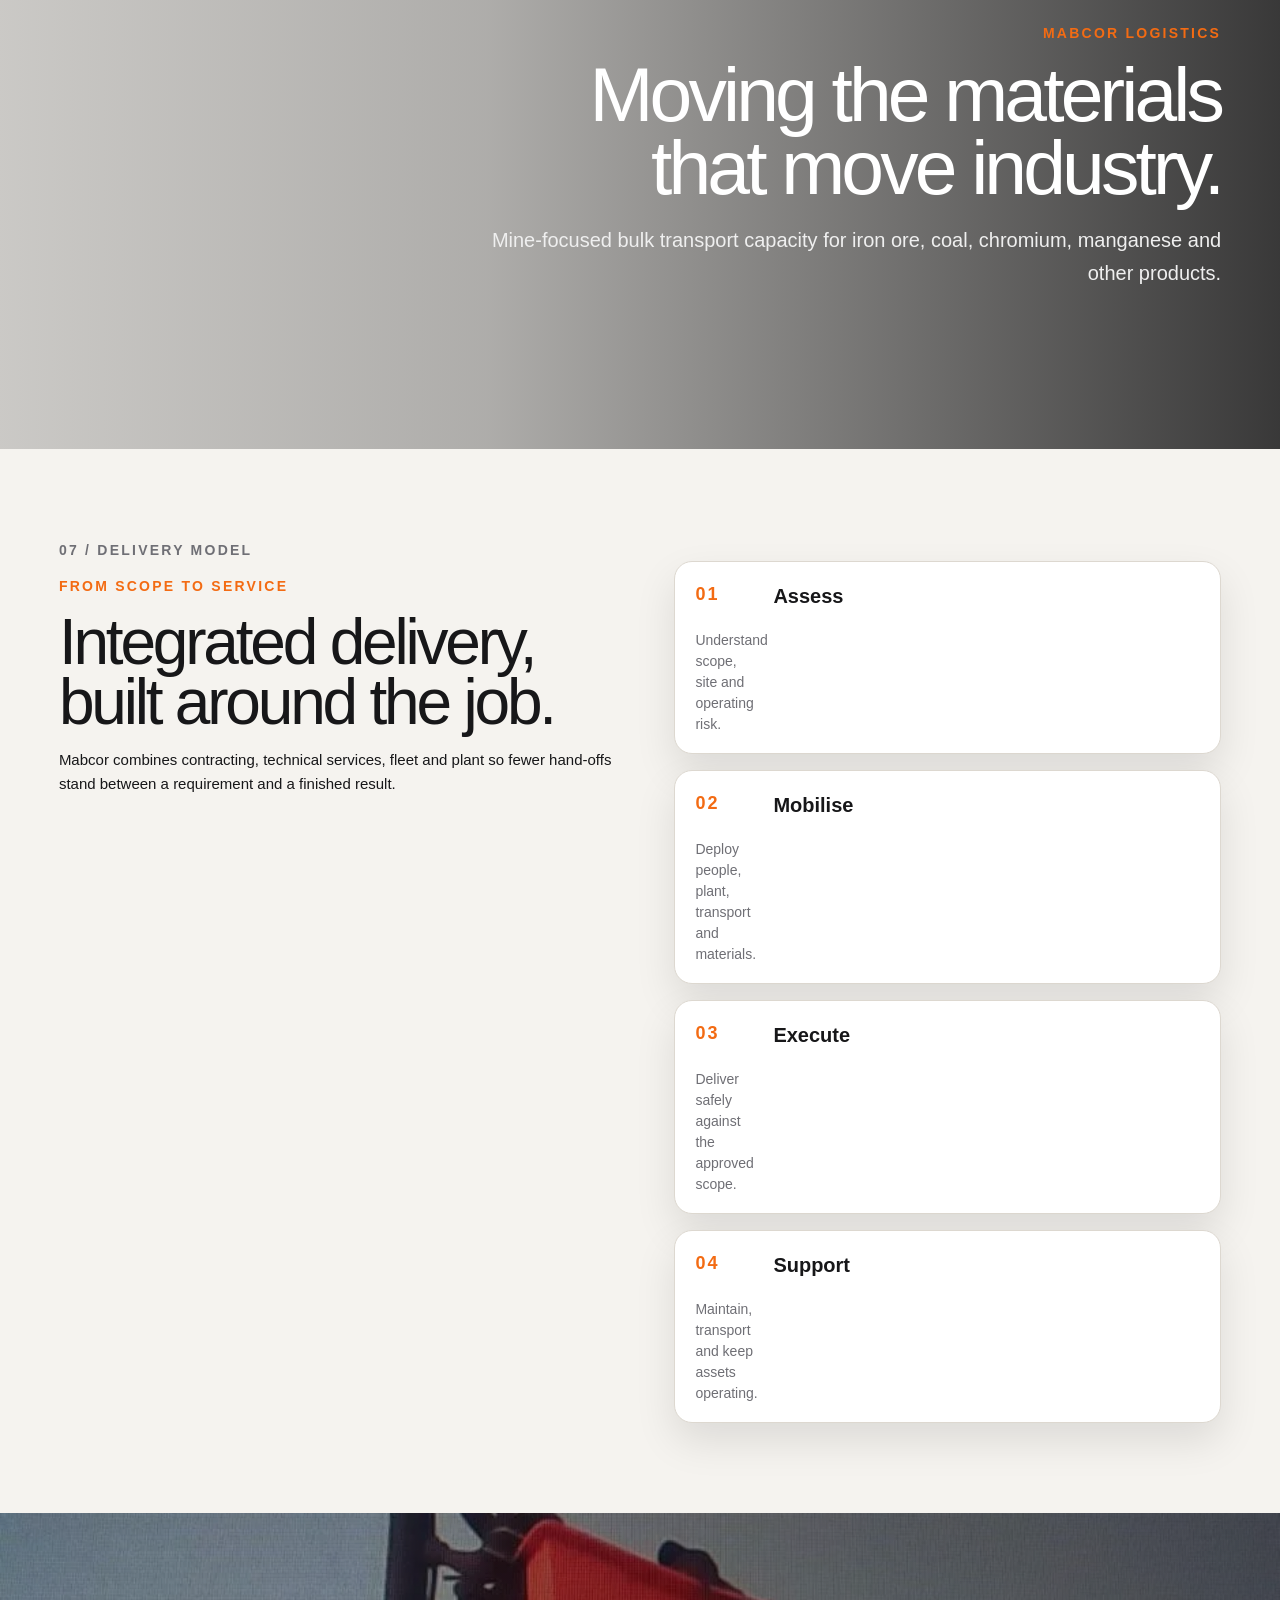
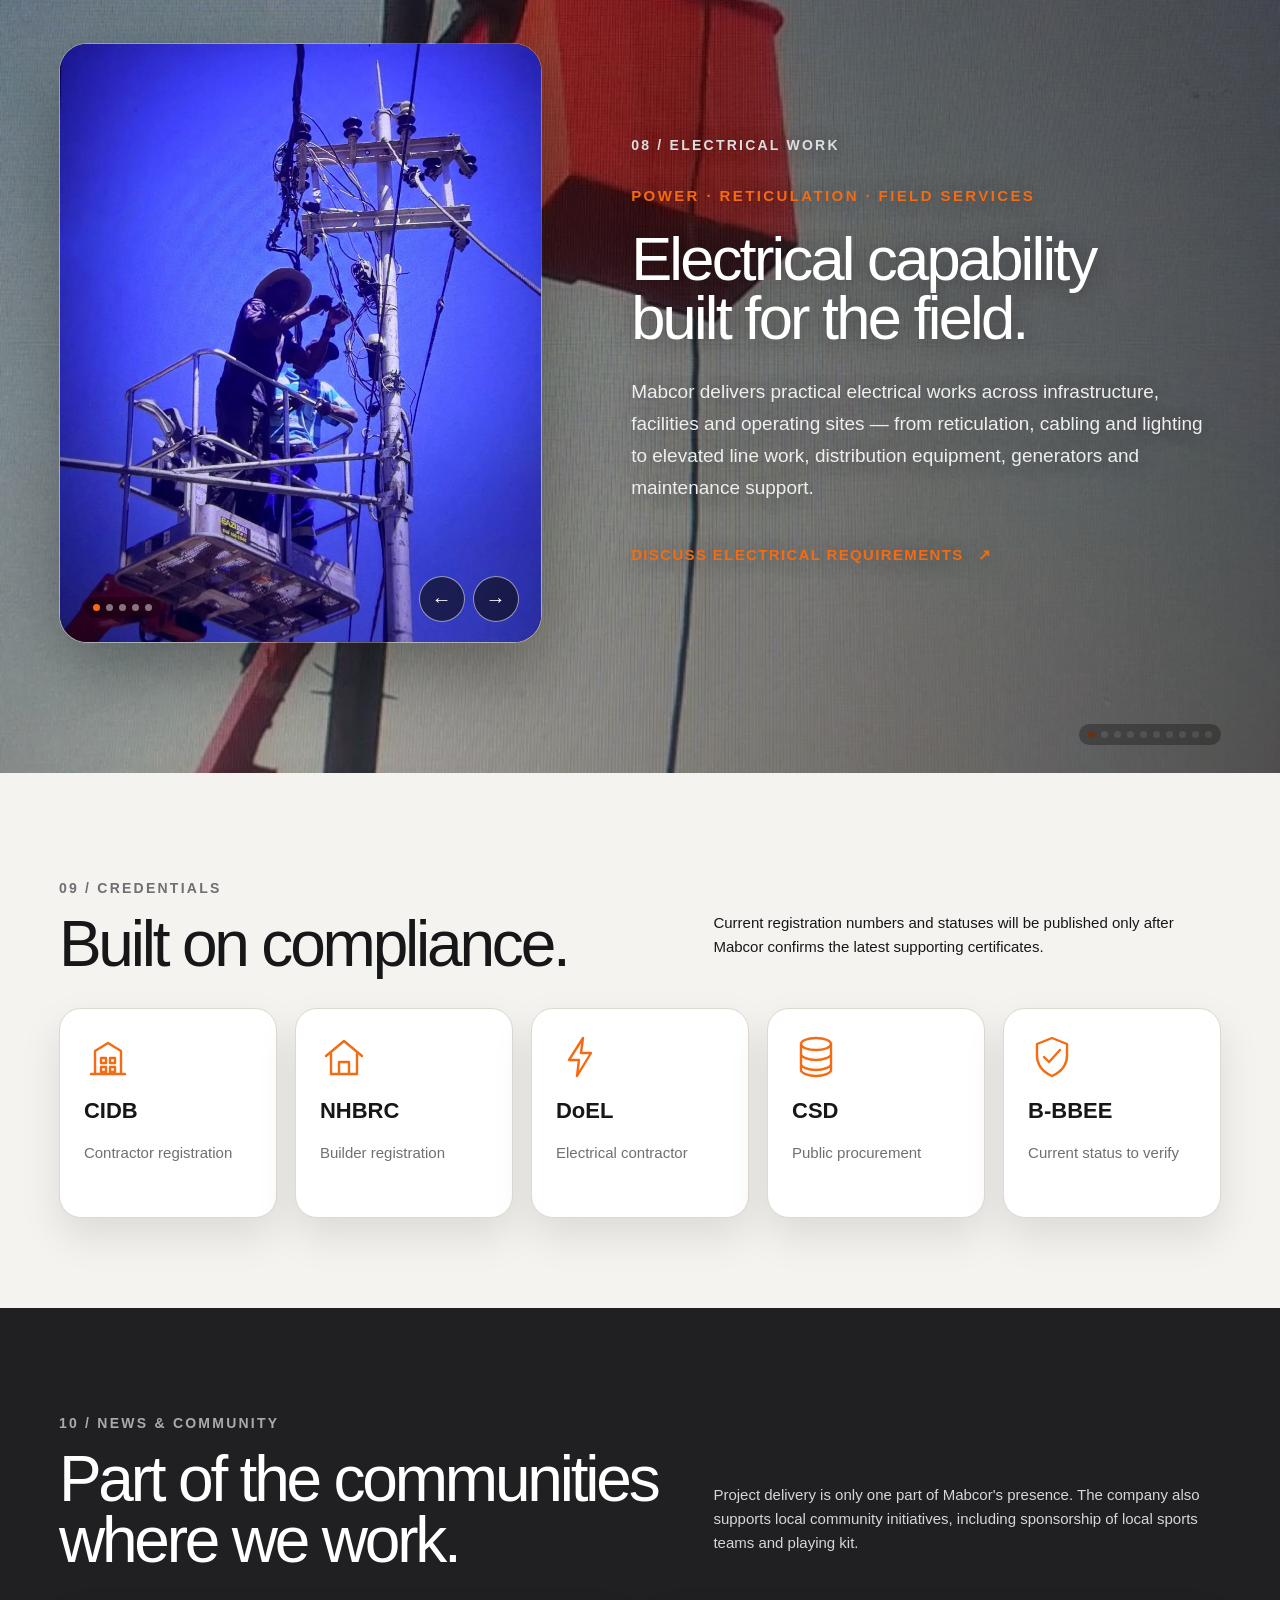
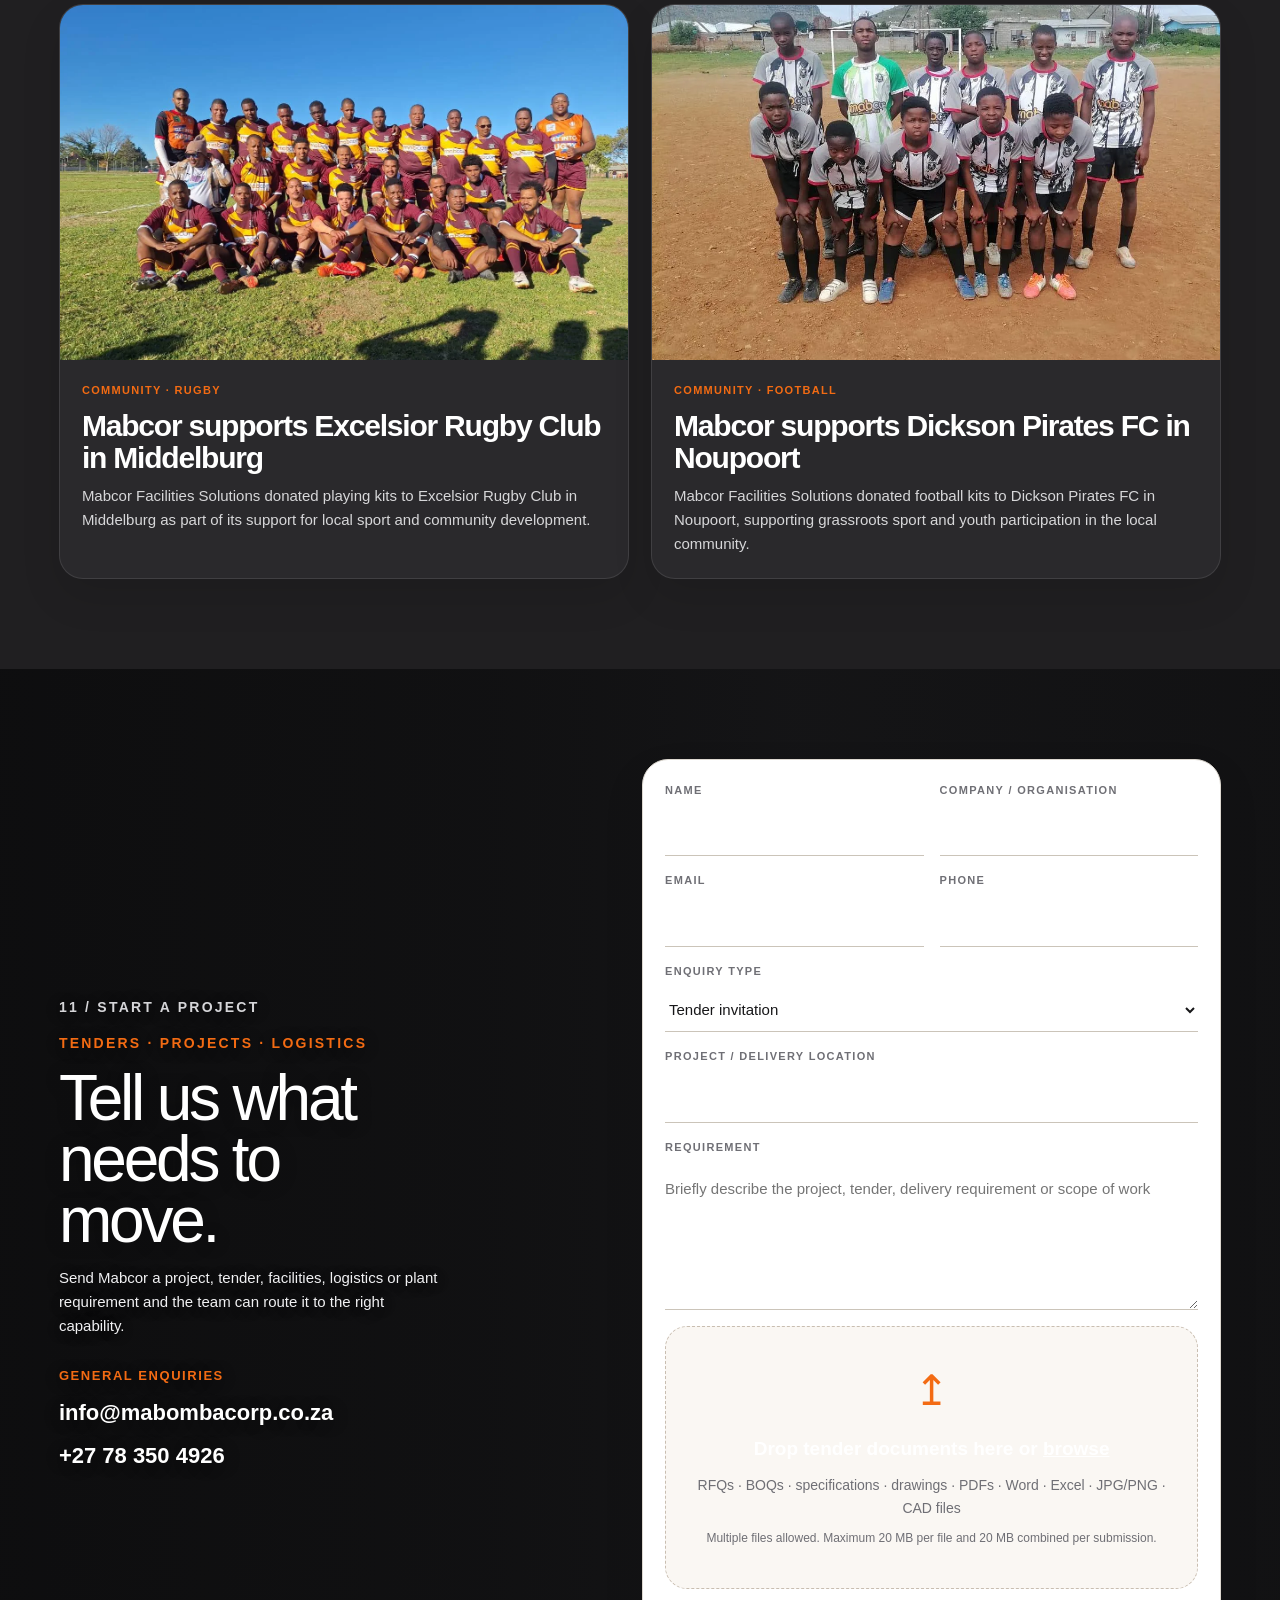
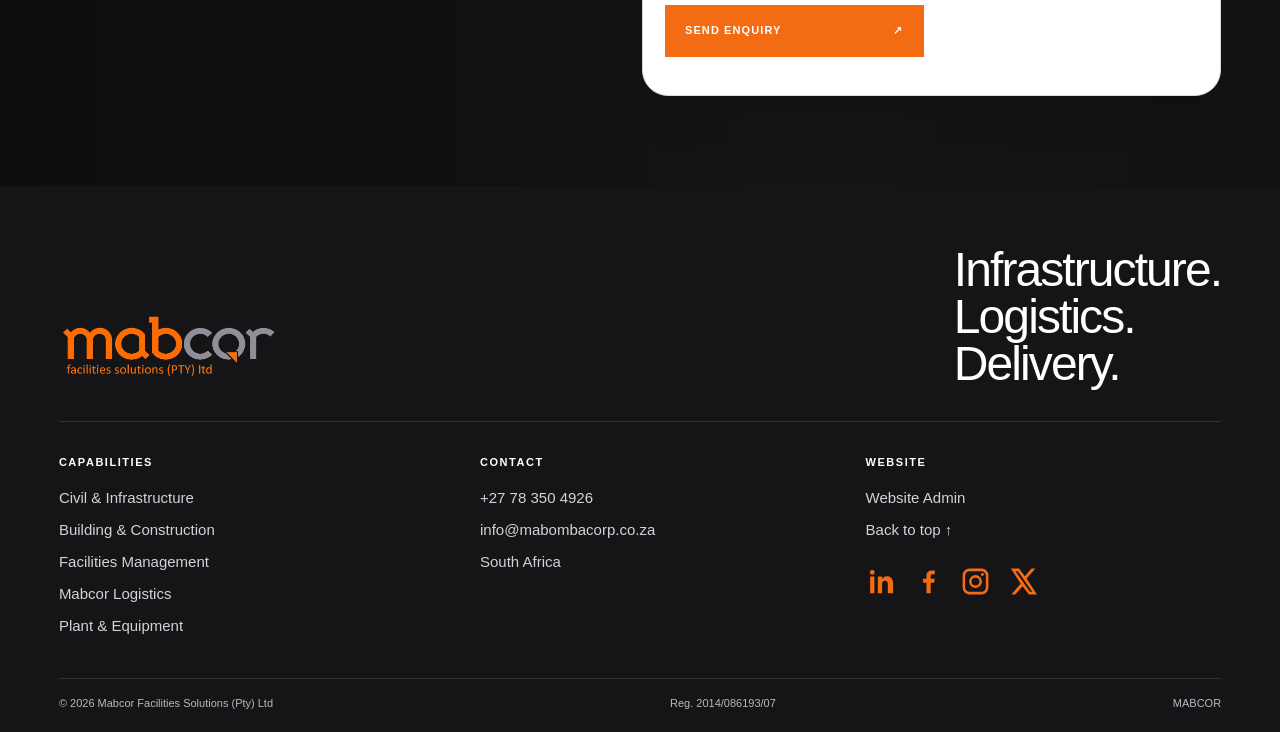
==== commit 3ac43b3d: "Add files via upload" ====
--- a/index.html
+++ b/index.html
@@ -284,7 +284,7 @@
         <p>Send Mabcor a project, tender, facilities, logistics or plant requirement and the team can route it to the right capability.</p>
         <div class="contact-meta"><span>GENERAL ENQUIRIES</span><a href="mailto:info@mabombacorp.co.za">info@mabombacorp.co.za</a><a href="tel:+27783504926">+27 78 350 4926</a></div>
       </div>
-      <form class="project-form" id="projectForm">
+      <form class="project-form" id="projectForm"><label class="form-honeypot" aria-hidden="true"><span>Website</span><input name="website" tabindex="-1" autocomplete="off"></label>
         <label><span>Name</span><input name="name" required></label>
         <label><span>Company / Organisation</span><input name="company"></label>
         <label><span>Email</span><input type="email" name="email" required></label>
@@ -297,7 +297,7 @@
           <div class="upload-icon" aria-hidden="true">↥</div>
           <strong>Drop tender documents here or <u>browse</u></strong>
           <span id="fileHelp">RFQs · BOQs · specifications · drawings · PDFs · Word · Excel · JPG/PNG · CAD files</span>
-          <small>Multiple files allowed. Maximum 20 MB per file.</small>
+          <small>Multiple files allowed. Maximum 20 MB per file and 20 MB combined per submission.</small>
           <div class="selected-files" id="selectedFiles" aria-live="polite"></div>
         </div>
         <button class="button button-solid submit" type="submit">Send enquiry <span>↗</span></button><p class="form-status" id="formStatus" aria-live="polite"></p>
--- a/styles.css
+++ b/styles.css
@@ -275,3 +275,6 @@
 .electrical-showcase-copy .text-link:hover{color:var(--orange2)}
 @media(max-width:980px){.electrical-showcase-inner{grid-template-columns:minmax(280px,.8fr) 1.2fr;gap:40px}.electrical-showcase-thumb{min-height:500px}}
 @media(max-width:760px){.electrical-showcase{min-height:auto}.electrical-showcase-overlay{background:rgba(12,12,13,.58)}.electrical-showcase-inner{display:flex;flex-direction:column;padding:80px var(--pad);gap:34px;align-items:stretch}.electrical-showcase-thumb{width:100%;min-height:430px;order:1}.electrical-showcase-copy{order:2;justify-self:auto;max-width:none;text-align:left}.electrical-showcase-copy h2{font-size:clamp(42px,11vw,60px)}.electrical-showcase-copy>p:not(.section-index,.eyebrow){font-size:17px}.electrical-showcase-bg .media-dots{right:20px;bottom:20px}.electrical-thumb-controls{right:16px;bottom:16px}.electrical-thumb-controls button{width:42px;height:42px}}
+
+/* V3.0.15 — public enquiry anti-spam honeypot */
+.form-honeypot{position:absolute!important;left:-10000px!important;width:1px!important;height:1px!important;overflow:hidden!important;opacity:0!important;pointer-events:none!important}
